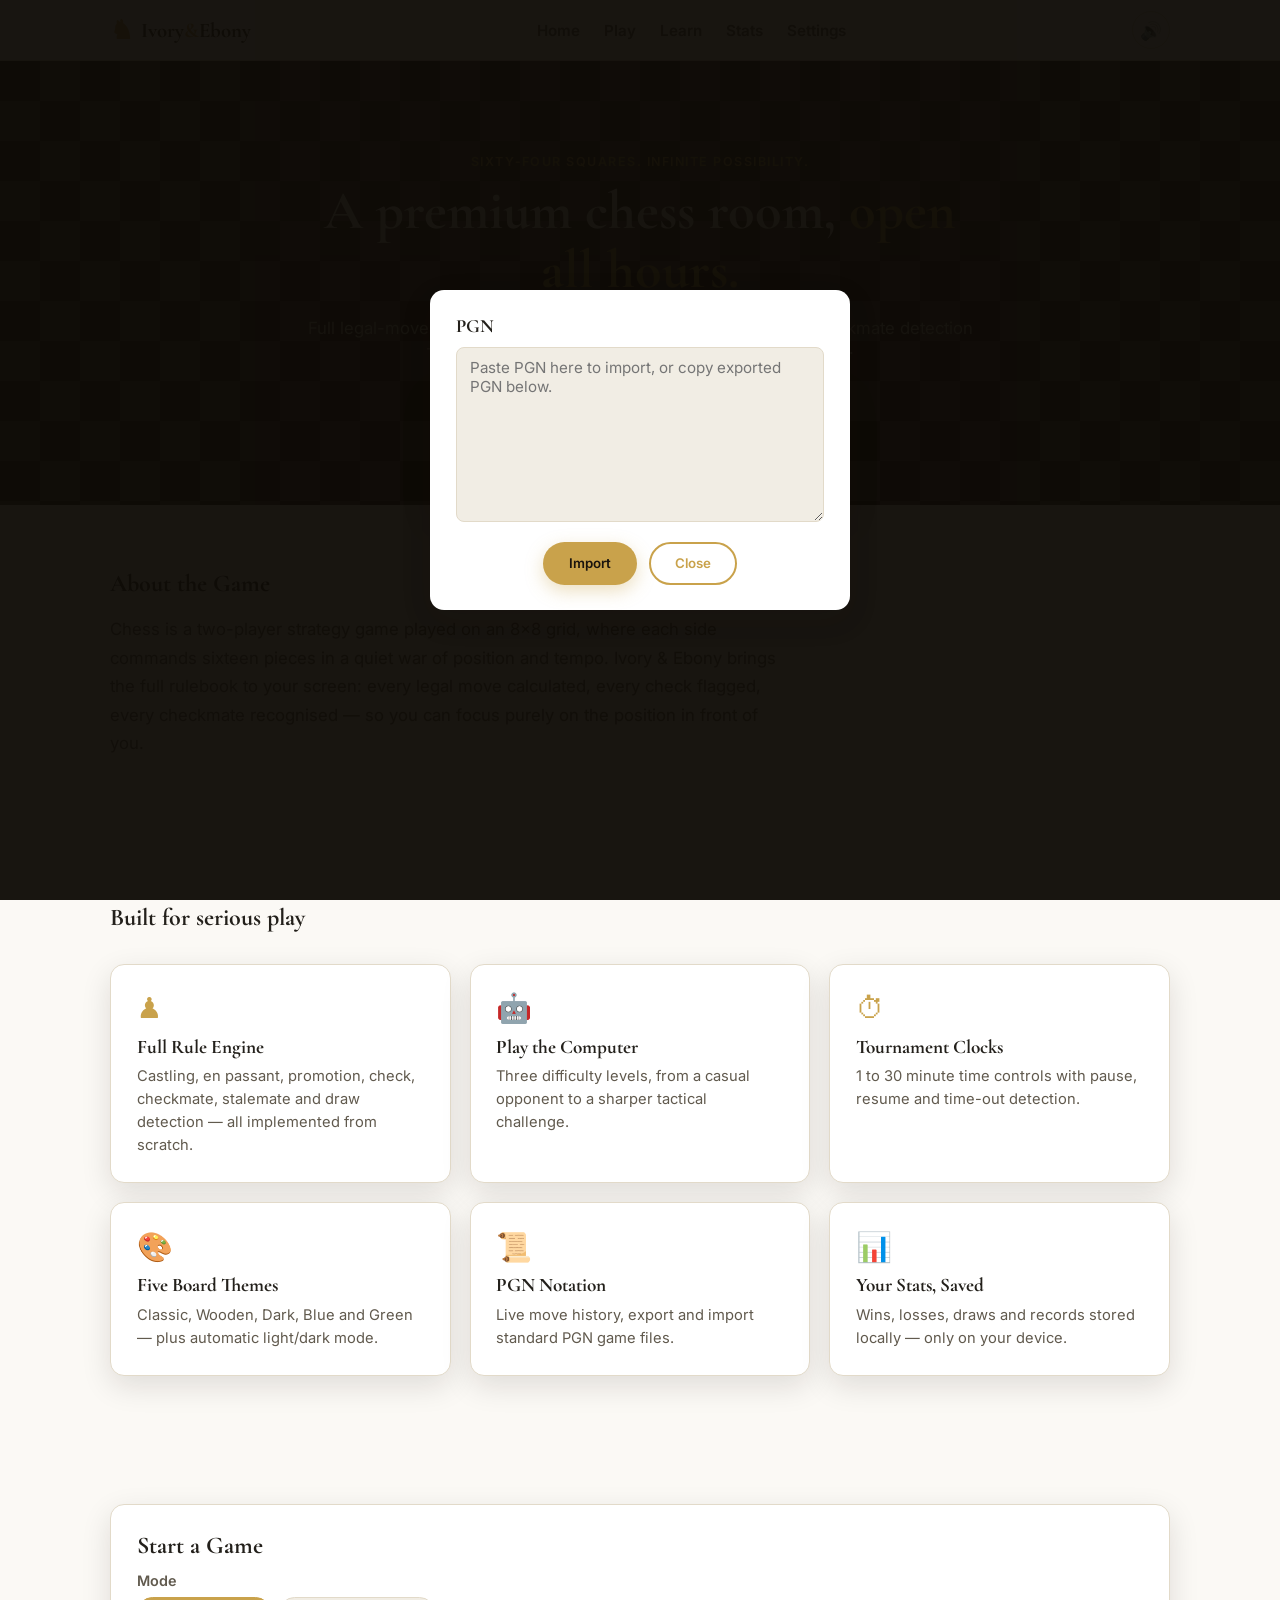
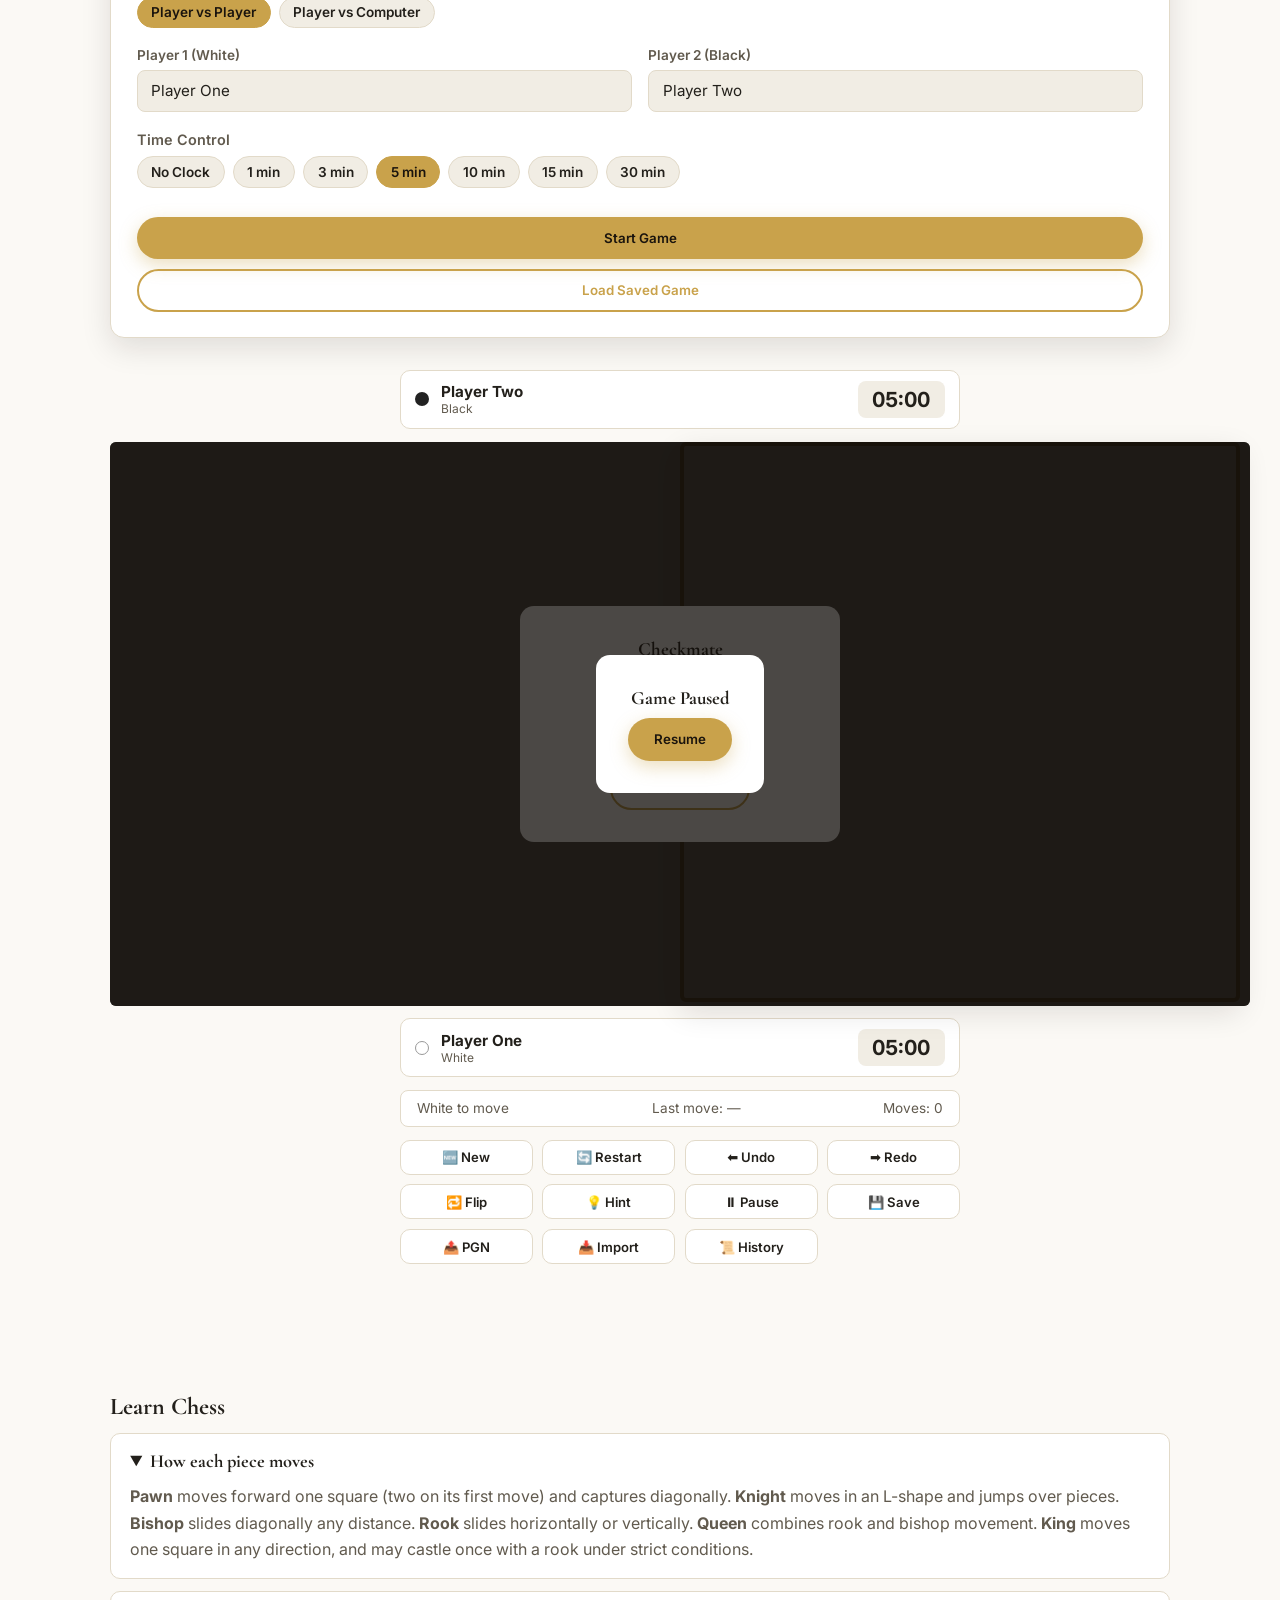
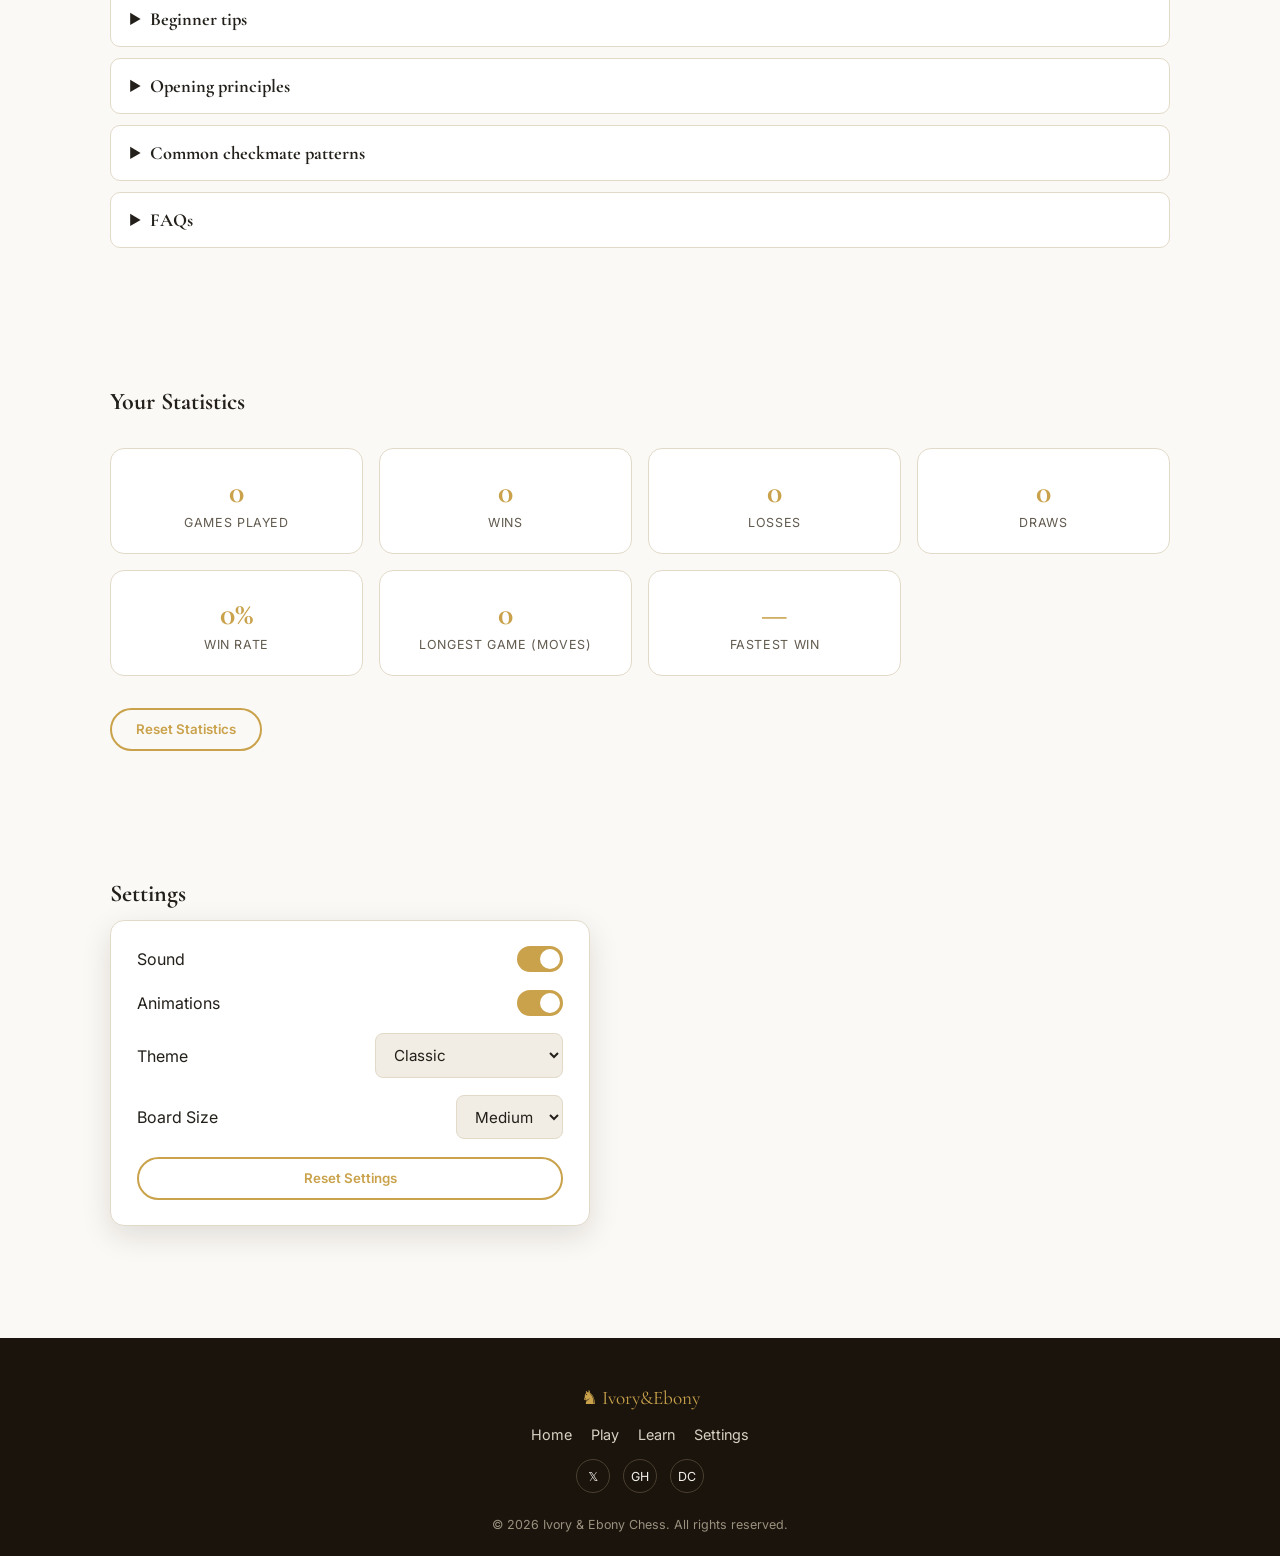
==== index.html @ 5e92305d "Rename index (1).html to index.html" ====
<!DOCTYPE html>
<html lang="en">
<head>
<meta charset="UTF-8">
<meta name="viewport" content="width=device-width, initial-scale=1.0, viewport-fit=cover">
<title>Ivory & Ebony — Play Chess Online Free</title>
<meta name="description" content="A premium, fully responsive online chess game. Play vs friends or computer, learn chess, track stats — all in your browser, no installs.">
<meta name="theme-color" content="#1a140d">

<!-- Open Graph -->
<meta property="og:title" content="Ivory & Ebony — Premium Online Chess">
<meta property="og:description" content="Play chess online with legal-move validation, castling, en passant, promotion, AI opponent, timers and more.">
<meta property="og:type" content="website">
<meta property="og:image" content="assets/og-image.svg">

<!-- Favicon (inline SVG, zero extra requests) -->
<link rel="icon" type="image/svg+xml" href="data:image/svg+xml,%3Csvg xmlns='http://www.w3.org/2000/svg' viewBox='0 0 100 100'%3E%3Crect width='100' height='100' rx='18' fill='%231a140d'/%3E%3Ctext x='50' y='68' font-size='58' text-anchor='middle' fill='%23c9a24b'%3E♞%3C/text%3E%3C/svg%3E">

<link rel="preconnect" href="https://fonts.googleapis.com">
<link rel="stylesheet" href="https://fonts.googleapis.com/css2?family=Cormorant+Garamond:wght@500;600;700&family=Inter:wght@400;500;600;700&display=swap">
<link rel="stylesheet" href="style.css">
</head>
<body data-theme="classic">

<!-- LOADING SCREEN -->
<div id="loadingScreen" class="loading-screen" role="status" aria-live="polite">
  <div class="loading-piece" aria-hidden="true">♞</div>
  <p>Setting the board…</p>
</div>

<!-- SKIP LINK -->
<a class="skip-link" href="#mainContent">Skip to content</a>

<!-- NAVBAR -->
<header class="navbar">
  <div class="nav-inner">
    <a href="#home" class="brand" aria-label="Ivory and Ebony home">
      <span class="brand-mark" aria-hidden="true">♞</span>
      <span class="brand-text">Ivory<em>&amp;</em>Ebony</span>
    </a>
    <nav class="nav-links" id="navLinks" aria-label="Primary">
      <a href="#home">Home</a>
      <a href="#play">Play</a>
      <a href="#learn">Learn</a>
      <a href="#stats">Stats</a>
      <a href="#settings">Settings</a>
    </nav>
    <div class="nav-actions">
      <button id="muteToggle" class="icon-btn" aria-pressed="false" aria-label="Toggle sound">🔊</button>
      <button id="navHamburger" class="icon-btn hamburger" aria-expanded="false" aria-controls="navLinks" aria-label="Toggle menu">☰</button>
    </div>
  </div>
</header>

<main id="mainContent">

  <!-- HERO -->
  <section id="home" class="hero">
    <div class="hero-board-bg" aria-hidden="true"></div>
    <div class="hero-content">
      <p class="eyebrow">Sixty‑four squares. Infinite possibility.</p>
      <h1>A premium chess room, <em>open all hours.</em></h1>
      <p class="hero-sub">Full legal-move chess with castling, en passant, promotion and checkmate detection — play a friend or the computer, right in your browser.</p>
      <div class="hero-cta">
        <a href="#play" class="btn btn-primary ripple">Play Now</a>
        <a href="#learn" class="btn btn-ghost ripple">Learn Chess</a>
      </div>
    </div>
  </section>

  <!-- ABOUT -->
  <section class="about-section">
    <div class="section-inner">
      <h2>About the Game</h2>
      <p>Chess is a two-player strategy game played on an 8×8 grid, where each side commands sixteen pieces in a quiet war of position and tempo. Ivory &amp; Ebony brings the full rulebook to your screen: every legal move calculated, every check flagged, every checkmate recognised — so you can focus purely on the position in front of you.</p>
    </div>
  </section>

  <!-- FEATURES -->
  <section class="features-section">
    <div class="section-inner">
      <h2>Built for serious play</h2>
      <div class="features-grid">
        <article class="feature-card"><span class="feature-icon" aria-hidden="true">♟</span><h3>Full Rule Engine</h3><p>Castling, en passant, promotion, check, checkmate, stalemate and draw detection — all implemented from scratch.</p></article>
        <article class="feature-card"><span class="feature-icon" aria-hidden="true">🤖</span><h3>Play the Computer</h3><p>Three difficulty levels, from a casual opponent to a sharper tactical challenge.</p></article>
        <article class="feature-card"><span class="feature-icon" aria-hidden="true">⏱</span><h3>Tournament Clocks</h3><p>1 to 30 minute time controls with pause, resume and time-out detection.</p></article>
        <article class="feature-card"><span class="feature-icon" aria-hidden="true">🎨</span><h3>Five Board Themes</h3><p>Classic, Wooden, Dark, Blue and Green — plus automatic light/dark mode.</p></article>
        <article class="feature-card"><span class="feature-icon" aria-hidden="true">📜</span><h3>PGN Notation</h3><p>Live move history, export and import standard PGN game files.</p></article>
        <article class="feature-card"><span class="feature-icon" aria-hidden="true">📊</span><h3>Your Stats, Saved</h3><p>Wins, losses, draws and records stored locally — only on your device.</p></article>
      </div>
    </div>
  </section>

  <!-- PLAY SECTION -->
  <section id="play" class="play-section">
    <div class="section-inner play-inner">

      <!-- Pre-game setup -->
      <div id="gameSetup" class="game-setup card">
        <h2>Start a Game</h2>
        <div class="setup-row">
          <span class="setup-label">Mode</span>
          <div class="segmented" role="radiogroup" aria-label="Play mode">
            <button class="seg-btn active" data-mode="pvp" role="radio" aria-checked="true">Player vs Player</button>
            <button class="seg-btn" data-mode="pvc" role="radio" aria-checked="false">Player vs Computer</button>
          </div>
        </div>
        <div class="setup-row" id="difficultyRow" hidden>
          <span class="setup-label">Difficulty</span>
          <div class="segmented" role="radiogroup" aria-label="Computer difficulty">
            <button class="seg-btn active" data-diff="easy" role="radio" aria-checked="true">Easy</button>
            <button class="seg-btn" data-diff="medium" role="radio" aria-checked="false">Medium</button>
            <button class="seg-btn" data-diff="hard" role="radio" aria-checked="false">Hard</button>
          </div>
        </div>
        <div class="setup-row two-col">
          <label>Player 1 (White)<input type="text" id="p1Name" maxlength="18" value="Player One"></label>
          <label id="p2Label">Player 2 (Black)<input type="text" id="p2Name" maxlength="18" value="Player Two"></label>
        </div>
        <div class="setup-row">
          <span class="setup-label">Time Control</span>
          <div class="segmented wrap" role="radiogroup" aria-label="Time control">
            <button class="seg-btn" data-time="0">No Clock</button>
            <button class="seg-btn" data-time="1">1 min</button>
            <button class="seg-btn" data-time="3">3 min</button>
            <button class="seg-btn active" data-time="5">5 min</button>
            <button class="seg-btn" data-time="10">10 min</button>
            <button class="seg-btn" data-time="15">15 min</button>
            <button class="seg-btn" data-time="30">30 min</button>
          </div>
        </div>
        <button id="startGameBtn" class="btn btn-primary ripple wide">Start Game</button>
        <button id="loadGameBtn" class="btn btn-ghost ripple wide">Load Saved Game</button>
      </div>

      <!-- Game board area -->
      <div id="gameArea" class="game-area" hidden>

        <div class="game-layout">

          <!-- Player 2 / top info -->
          <div class="player-card" id="playerTopCard">
            <span class="player-swatch black-swatch" aria-hidden="true"></span>
            <div class="player-meta">
              <span class="player-name" id="playerTopName">Player Two</span>
              <span class="player-status" id="playerTopStatus">Black</span>
            </div>
            <div class="captured-row" id="capturedByWhite" aria-label="Pieces captured by White"></div>
            <div class="clock" id="clockBlack">05:00</div>
          </div>

          <!-- Board -->
          <div class="board-wrap">
            <div class="board-coords files" id="filesTop" aria-hidden="true"></div>
            <div class="board-middle">
              <div class="board-coords ranks" id="ranksLeft" aria-hidden="true"></div>
              <div id="chessBoard" class="chess-board" role="grid" aria-label="Chess board"></div>
              <div class="board-coords ranks" id="ranksRight" aria-hidden="true"></div>
            </div>
            <div class="board-coords files" id="filesBottom" aria-hidden="true"></div>

            <div id="gameOverOverlay" class="game-over-overlay" hidden>
              <div class="game-over-card">
                <h3 id="gameOverTitle">Checkmate</h3>
                <p id="gameOverMsg">White wins.</p>
                <div class="overlay-actions">
                  <button id="overlayNewGame" class="btn btn-primary ripple">New Game</button>
                  <button id="overlayClose" class="btn btn-ghost ripple">Review Board</button>
                </div>
              </div>
            </div>

            <div id="pauseOverlay" class="game-over-overlay" hidden>
              <div class="game-over-card">
                <h3>Game Paused</h3>
                <button id="resumeBtn" class="btn btn-primary ripple">Resume</button>
              </div>
            </div>
          </div>

          <!-- Player 1 / bottom info -->
          <div class="player-card" id="playerBottomCard">
            <span class="player-swatch white-swatch" aria-hidden="true"></span>
            <div class="player-meta">
              <span class="player-name" id="playerBottomName">Player One</span>
              <span class="player-status" id="playerBottomStatus">White</span>
            </div>
            <div class="captured-row" id="capturedByBlack" aria-label="Pieces captured by Black"></div>
            <div class="clock" id="clockWhite">05:00</div>
          </div>

          <!-- Status bar -->
          <div class="status-bar">
            <span id="turnIndicator">White to move</span>
            <span id="lastMoveText">Last move: —</span>
            <span id="moveCountText">Moves: 0</span>
          </div>

          <!-- Controls -->
          <div class="controls-grid">
            <button id="btnNewGame" class="ctrl-btn ripple" title="New Game">🆕 New</button>
            <button id="btnRestart" class="ctrl-btn ripple" title="Restart">🔄 Restart</button>
            <button id="btnUndo" class="ctrl-btn ripple" title="Undo Move">⬅ Undo</button>
            <button id="btnRedo" class="ctrl-btn ripple" title="Redo Move">➡ Redo</button>
            <button id="btnFlip" class="ctrl-btn ripple" title="Flip Board">🔁 Flip</button>
            <button id="btnHint" class="ctrl-btn ripple" title="Hint">💡 Hint</button>
            <button id="btnPause" class="ctrl-btn ripple" title="Pause">⏸ Pause</button>
            <button id="btnSave" class="ctrl-btn ripple" title="Save Game">💾 Save</button>
            <button id="btnExportPgn" class="ctrl-btn ripple" title="Export PGN">📤 PGN</button>
            <button id="btnImportPgn" class="ctrl-btn ripple" title="Import PGN">📥 Import</button>
            <button id="btnSidebar" class="ctrl-btn ripple" title="Move History">📜 History</button>
          </div>
        </div>

        <!-- Sidebar -->
        <aside id="historySidebar" class="history-sidebar" aria-label="Move history">
          <div class="sidebar-head">
            <h3>Move History</h3>
            <button id="closeSidebar" class="icon-btn" aria-label="Close history">✕</button>
          </div>
          <ol id="moveList" class="move-list"></ol>
        </aside>
      </div>
    </div>
  </section>

  <!-- LEARN -->
  <section id="learn" class="learn-section">
    <div class="section-inner">
      <h2>Learn Chess</h2>
      <div class="accordion" id="learnAccordion">
        <details open><summary>How each piece moves</summary>
          <p><strong>Pawn</strong> moves forward one square (two on its first move) and captures diagonally. <strong>Knight</strong> moves in an L-shape and jumps over pieces. <strong>Bishop</strong> slides diagonally any distance. <strong>Rook</strong> slides horizontally or vertically. <strong>Queen</strong> combines rook and bishop movement. <strong>King</strong> moves one square in any direction, and may castle once with a rook under strict conditions.</p>
        </details>
        <details><summary>Beginner tips</summary>
          <p>Develop knights and bishops before your queen, castle early to protect your king, control the centre squares, and avoid moving the same piece twice in the opening without good reason.</p>
        </details>
        <details><summary>Opening principles</summary>
          <p>Aim to occupy or influence the centre, develop pieces toward open lines, get your king to safety through castling, and connect your rooks once the back rank is clear.</p>
        </details>
        <details><summary>Common checkmate patterns</summary>
          <p>Watch for the back-rank mate (a king trapped behind its own pawns), the smothered mate (a knight delivering mate to a king surrounded by its own pieces), and the ladder mate using two rooks or a rook and queen.</p>
        </details>
        <details><summary>FAQs</summary>
          <p><strong>Can I undo a move against the computer?</strong> Yes, use the Undo button at any time. <strong>How does castling work here?</strong> Click your king and move it two squares toward the rook; the engine completes it automatically when legal. <strong>Is my data shared anywhere?</strong> No — saves and stats live only in your browser's local storage.</p>
        </details>
      </div>
    </div>
  </section>

  <!-- STATS -->
  <section id="stats" class="stats-section">
    <div class="section-inner">
      <h2>Your Statistics</h2>
      <div class="stats-grid" id="statsGrid">
        <div class="stat-card"><span class="stat-value" id="statGames">0</span><span class="stat-label">Games Played</span></div>
        <div class="stat-card"><span class="stat-value" id="statWins">0</span><span class="stat-label">Wins</span></div>
        <div class="stat-card"><span class="stat-value" id="statLosses">0</span><span class="stat-label">Losses</span></div>
        <div class="stat-card"><span class="stat-value" id="statDraws">0</span><span class="stat-label">Draws</span></div>
        <div class="stat-card"><span class="stat-value" id="statWinPct">0%</span><span class="stat-label">Win Rate</span></div>
        <div class="stat-card"><span class="stat-value" id="statLongest">0</span><span class="stat-label">Longest Game (moves)</span></div>
        <div class="stat-card"><span class="stat-value" id="statFastest">—</span><span class="stat-label">Fastest Win</span></div>
      </div>
      <button id="resetStatsBtn" class="btn btn-ghost ripple">Reset Statistics</button>
    </div>
  </section>

  <!-- SETTINGS -->
  <section id="settings" class="settings-section">
    <div class="section-inner">
      <h2>Settings</h2>
      <div class="settings-grid card">
        <div class="setting-row">
          <span>Sound</span>
          <label class="switch"><input type="checkbox" id="soundSetting" checked><span class="slider"></span></label>
        </div>
        <div class="setting-row">
          <span>Animations</span>
          <label class="switch"><input type="checkbox" id="animSetting" checked><span class="slider"></span></label>
        </div>
        <div class="setting-row">
          <span>Theme</span>
          <select id="themeSelect">
            <option value="classic">Classic</option>
            <option value="wooden">Wooden</option>
            <option value="dark">Dark</option>
            <option value="blue">Blue</option>
            <option value="green">Green</option>
            <option value="auto">Automatic (System)</option>
          </select>
        </div>
        <div class="setting-row">
          <span>Board Size</span>
          <select id="boardSizeSelect">
            <option value="small">Small</option>
            <option value="medium" selected>Medium</option>
            <option value="large">Large</option>
          </select>
        </div>
        <button id="resetSettingsBtn" class="btn btn-ghost ripple">Reset Settings</button>
      </div>
    </div>
  </section>

</main>

<!-- FOOTER -->
<footer class="site-footer">
  <div class="section-inner footer-inner">
    <div class="footer-brand"><span aria-hidden="true">♞</span> Ivory&amp;Ebony</div>
    <div class="footer-links">
      <a href="#home">Home</a><a href="#play">Play</a><a href="#learn">Learn</a><a href="#settings">Settings</a>
    </div>
    <div class="footer-social" aria-label="Social links">
      <a href="#" aria-label="Twitter">𝕏</a>
      <a href="#" aria-label="GitHub">GH</a>
      <a href="#" aria-label="Discord">DC</a>
    </div>
    <p class="footer-copy">© <span id="footerYear"></span> Ivory &amp; Ebony Chess. All rights reserved.</p>
  </div>
</footer>

<button id="scrollTopBtn" class="scroll-top" aria-label="Scroll to top" hidden>↑</button>

<!-- Promotion Modal -->
<div id="promotionModal" class="modal" hidden role="dialog" aria-modal="true" aria-labelledby="promoTitle">
  <div class="modal-card">
    <h3 id="promoTitle">Promote pawn to…</h3>
    <div class="promo-options" id="promoOptions"></div>
  </div>
</div>

<!-- Generic Confirm Modal -->
<div id="confirmModal" class="modal" hidden role="dialog" aria-modal="true" aria-labelledby="confirmTitle">
  <div class="modal-card">
    <h3 id="confirmTitle">Are you sure?</h3>
    <p id="confirmMsg"></p>
    <div class="overlay-actions">
      <button id="confirmYes" class="btn btn-primary ripple">Yes</button>
      <button id="confirmNo" class="btn btn-ghost ripple">Cancel</button>
    </div>
  </div>
</div>

<!-- PGN Modal -->
<div id="pgnModal" class="modal" hidden role="dialog" aria-modal="true" aria-labelledby="pgnTitle">
  <div class="modal-card">
    <h3 id="pgnTitle">PGN</h3>
    <textarea id="pgnTextarea" rows="8" placeholder="Paste PGN here to import, or copy exported PGN below."></textarea>
    <div class="overlay-actions">
      <button id="pgnConfirmBtn" class="btn btn-primary ripple">Import</button>
      <button id="pgnCloseBtn" class="btn btn-ghost ripple">Close</button>
    </div>
  </div>
</div>

<!-- Toast container -->
<div id="toastContainer" class="toast-container" aria-live="polite"></div>

<script src="script.js" defer></script>
</body>
</html>
---- style.css ----
/* =========================================================
   Ivory & Ebony Chess — style.css
   Mobile-first, theme-able via CSS variables.
   ========================================================= */

:root{
  /* Brand */
  --gold:#c9a24b;
  --gold-dim:#9c7d3a;
  --ink:#1a140d;
  --cream:#f4f1ea;

  /* Default (classic) board */
  --board-light:#f0d9b5;
  --board-dark:#b58863;
  --board-highlight: rgba(201,162,75,.55);
  --board-move-dot: rgba(26,20,13,.35);
  --board-check: rgba(196,60,60,.55);

  /* App surface */
  --bg:#fbf9f5;
  --surface:#ffffff;
  --surface-2:#f1ede4;
  --text:#23201b;
  --text-dim:#615a4e;
  --border:#e2dac9;
  --shadow: 0 10px 30px rgba(26,20,13,.12);
  --radius:14px;
  --font-display:'Cormorant Garamond', serif;
  --font-body:'Inter', system-ui, sans-serif;
  --board-size: min(92vw, 560px);
}

[data-theme="dark"]{
  --bg:#15110c; --surface:#1f1912; --surface-2:#241d15; --text:#f4f1ea; --text-dim:#bdb39d; --border:#3a3025;
  --board-light:#e8d7b3; --board-dark:#5b4636;
}
[data-theme="wooden"]{
  --board-light:#e8c99b; --board-dark:#8a5a37; --bg:#fbf3e6; --surface:#fffaf2; --surface-2:#f3e6d2; --border:#e3cba2;
}
[data-theme="blue"]{
  --board-light:#dfe9f2; --board-dark:#4f7cac; --bg:#f3f7fb; --surface:#ffffff; --surface-2:#e9f1f8; --border:#cfe0ee; --gold:#3f6fa8; --gold-dim:#2d5680;
}
[data-theme="green"]{
  --board-light:#eaedd0; --board-dark:#6e8b4f; --bg:#f5f7ee; --surface:#ffffff; --surface-2:#eef1e1; --border:#dde3c6; --gold:#6e8b4f; --gold-dim:#54702f;
}

*,*::before,*::after{box-sizing:border-box;}
html{scroll-behavior:smooth;}
body{
  margin:0; font-family:var(--font-body); background:var(--bg); color:var(--text);
  -webkit-font-smoothing:antialiased; transition:background .3s,color .3s;
}
h1,h2,h3{font-family:var(--font-display); font-weight:700; margin:0 0 .5em;}
a{color:inherit;}
img{max-width:100%; display:block;}
button{font-family:inherit; cursor:pointer;}
.section-inner{max-width:1100px; margin:0 auto; padding:0 1.25rem;}
:focus-visible{outline:3px solid var(--gold); outline-offset:2px;}
.skip-link{position:absolute; left:-999px; top:0; background:var(--ink); color:#fff; padding:.6em 1em; z-index:999;}
.skip-link:focus{left:1rem; top:1rem;}

/* ---------- Loading screen ---------- */
.loading-screen{
  position:fixed; inset:0; background:var(--ink); color:var(--cream); z-index:9999;
  display:flex; flex-direction:column; align-items:center; justify-content:center; gap:1rem;
  transition:opacity .5s ease, visibility .5s ease;
}
.loading-screen.hidden{opacity:0; visibility:hidden; pointer-events:none;}
.loading-piece{font-size:3.5rem; color:var(--gold); animation:spin-fade 1.4s ease-in-out infinite;}
@keyframes spin-fade{0%,100%{transform:scale(1) rotate(0)}50%{transform:scale(1.15) rotate(8deg)}}

/* ---------- Navbar ---------- */
.navbar{position:sticky; top:0; z-index:500; background:var(--surface); border-bottom:1px solid var(--border); backdrop-filter:blur(8px);}
.nav-inner{max-width:1100px; margin:0 auto; padding:.7rem 1.25rem; display:flex; align-items:center; justify-content:space-between; gap:1rem;}
.brand{display:flex; align-items:center; gap:.5rem; text-decoration:none; color:var(--text); font-family:var(--font-display); font-size:1.3rem; font-weight:700;}
.brand-mark{color:var(--gold); font-size:1.6rem;}
.brand-text em{font-style:normal; color:var(--gold);}
.nav-links{display:none; gap:1.5rem;}
.nav-links a{text-decoration:none; font-weight:600; font-size:.95rem; color:var(--text-dim);}
.nav-links a:hover{color:var(--gold);}
.nav-actions{display:flex; align-items:center; gap:.5rem;}
.icon-btn{background:none; border:1px solid var(--border); border-radius:50%; width:38px; height:38px; font-size:1.1rem; display:flex; align-items:center; justify-content:center; color:var(--text);}
.hamburger{display:flex;}
@media(min-width:840px){
  .nav-links{display:flex;}
  .hamburger{display:none;}
}
.nav-links.open{
  display:flex; position:absolute; top:100%; left:0; right:0; flex-direction:column; background:var(--surface);
  padding:1rem 1.25rem; border-bottom:1px solid var(--border); gap:1rem;
}

/* ---------- Hero ---------- */
.hero{position:relative; padding:5rem 1.25rem 4rem; overflow:hidden; text-align:center; color:var(--cream); background:var(--ink);}
.hero-board-bg{
  position:absolute; inset:0; opacity:.18; pointer-events:none;
  background-image:
    linear-gradient(45deg,#fff 25%,transparent 25%),linear-gradient(-45deg,#fff 25%,transparent 25%),
    linear-gradient(45deg,transparent 75%,#fff 75%),linear-gradient(-45deg,transparent 75%,#fff 75%);
  background-size:80px 80px; background-position:0 0,0 40px,40px -40px,-40px 0;
}
.hero-content{position:relative; max-width:680px; margin:0 auto;}
.eyebrow{letter-spacing:.12em; text-transform:uppercase; font-size:.78rem; color:var(--gold); font-weight:600; margin-bottom:.8rem;}
.hero h1{font-size:clamp(2.1rem,6vw,3.4rem); line-height:1.1; margin-bottom:1rem;}
.hero h1 em{font-style:normal; color:var(--gold);}
.hero-sub{color:#d8d2c4; font-size:1.05rem; margin-bottom:2rem;}
.hero-cta{display:flex; gap:1rem; justify-content:center; flex-wrap:wrap;}

/* ---------- Buttons ---------- */
.btn{
  display:inline-flex; align-items:center; justify-content:center; padding:.85em 1.8em; border-radius:999px;
  font-weight:600; text-decoration:none; border:2px solid transparent; position:relative; overflow:hidden; transition:transform .15s,box-shadow .15s;
}
.btn:hover{transform:translateY(-2px);}
.btn-primary{background:var(--gold); color:var(--ink); box-shadow:0 6px 18px rgba(201,162,75,.35);}
.btn-ghost{background:transparent; border-color:var(--gold); color:var(--gold);}
[data-theme] .hero .btn-ghost{color:var(--gold); border-color:var(--gold);}
.btn.wide{width:100%; margin-top:.6rem;}

/* Ripple */
.ripple{position:relative; overflow:hidden;}
.ripple-circle{position:absolute; border-radius:50%; background:rgba(255,255,255,.5); transform:scale(0); animation:ripple-anim .6s ease-out; pointer-events:none;}
@keyframes ripple-anim{to{transform:scale(3); opacity:0;}}

/* ---------- About / Features ---------- */
.about-section,.features-section,.learn-section,.stats-section,.settings-section{padding:4rem 0;}
.about-section p{max-width:680px; color:var(--text-dim); font-size:1.05rem; line-height:1.7;}
.features-grid{display:grid; grid-template-columns:1fr; gap:1.2rem; margin-top:2rem;}
@media(min-width:640px){.features-grid{grid-template-columns:repeat(2,1fr);}}
@media(min-width:960px){.features-grid{grid-template-columns:repeat(3,1fr);}}
.feature-card{background:var(--surface); border:1px solid var(--border); border-radius:var(--radius); padding:1.6rem; box-shadow:var(--shadow); transition:transform .2s;}
.feature-card:hover{transform:translateY(-4px);}
.feature-icon{font-size:1.8rem; display:block; margin-bottom:.6rem; color:var(--gold);}
.feature-card h3{font-size:1.2rem; margin-bottom:.4rem;}
.feature-card p{color:var(--text-dim); font-size:.92rem; line-height:1.55; margin:0;}

/* ---------- Cards / forms ---------- */
.card{background:var(--surface); border:1px solid var(--border); border-radius:var(--radius); padding:1.6rem; box-shadow:var(--shadow);}
.setup-row{margin-bottom:1.2rem;}
.setup-label{display:block; font-weight:600; margin-bottom:.5rem; font-size:.9rem; color:var(--text-dim);}
.two-col{display:grid; gap:1rem;}
@media(min-width:520px){.two-col{grid-template-columns:1fr 1fr;}}
.two-col label{display:flex; flex-direction:column; gap:.4rem; font-size:.85rem; font-weight:600; color:var(--text-dim);}
input[type=text],select,textarea{
  padding:.7em .9em; border:1px solid var(--border); border-radius:8px; background:var(--surface-2); color:var(--text); font-family:inherit; font-size:.95rem;
}
textarea{width:100%; resize:vertical;}
.segmented{display:flex; gap:.5rem; flex-wrap:wrap;}
.segmented.wrap{flex-wrap:wrap;}
.seg-btn{padding:.5em 1em; border-radius:999px; border:1px solid var(--border); background:var(--surface-2); color:var(--text); font-size:.85rem; font-weight:600;}
.seg-btn.active{background:var(--gold); border-color:var(--gold); color:var(--ink);}

/* ---------- Play layout ---------- */
.play-section{padding:4rem 0;}
.play-inner{display:flex; flex-direction:column; gap:2rem;}
.game-area{display:flex; flex-direction:column; gap:1.5rem; position:relative;}
@media(min-width:1100px){.game-area{flex-direction:row; align-items:flex-start;}}

.game-layout{flex:1; display:flex; flex-direction:column; gap:.8rem; align-items:center;}

.player-card{
  width:100%; max-width:var(--board-size); display:flex; align-items:center; gap:.7rem; background:var(--surface);
  border:1px solid var(--border); border-radius:10px; padding:.6rem .9rem;
}
.player-swatch{width:14px; height:14px; border-radius:50%; flex-shrink:0;}
.white-swatch{background:#fff; border:1px solid #999;}
.black-swatch{background:#222;}
.player-meta{display:flex; flex-direction:column; flex:1; min-width:0;}
.player-name{font-weight:700; font-size:.95rem; overflow:hidden; text-overflow:ellipsis; white-space:nowrap;}
.player-status{font-size:.75rem; color:var(--text-dim);}
.player-card.active-turn{border-color:var(--gold); box-shadow:0 0 0 2px var(--board-highlight);}
.captured-row{display:flex; flex-wrap:wrap; gap:1px; font-size:1rem; max-width:140px; min-height:1.2em;}
.clock{font-variant-numeric:tabular-nums; font-size:1.3rem; font-weight:700; background:var(--surface-2); padding:.3em .7em; border-radius:8px; min-width:78px; text-align:center;}
.clock.low-time{color:#c43c3c;}

.board-wrap{display:grid; grid-template-areas:"f f" "r b" "f2 f2"; justify-items:center; position:relative;}
.board-coords.files{display:grid; grid-auto-flow:column; width:var(--board-size); text-align:center; font-size:.7rem; color:var(--text-dim); padding:2px 0;}
.board-coords.ranks{display:grid; grid-auto-flow:row; height:var(--board-size); align-content:space-around; font-size:.7rem; color:var(--text-dim); padding:0 4px;}
.board-middle{display:flex; align-items:center; gap:2px;}

.chess-board{
  width:var(--board-size); height:var(--board-size); display:grid; grid-template-columns:repeat(8,1fr); grid-template-rows:repeat(8,1fr);
  border:4px solid var(--gold-dim); border-radius:6px; overflow:hidden; box-shadow:var(--shadow); touch-action:manipulation;
}
.square{position:relative; display:flex; align-items:center; justify-content:center; font-size:calc(var(--board-size) / 11); user-select:none;}
.square.light{background:var(--board-light);}
.square.dark{background:var(--board-dark);}
.square.selected{box-shadow:inset 0 0 0 4px var(--gold);}
.square.last-move{background-image:linear-gradient(var(--board-highlight),var(--board-highlight));}
.square.in-check{background-image:linear-gradient(var(--board-check),var(--board-check));}
.square .move-dot{position:absolute; width:28%; height:28%; border-radius:50%; background:var(--board-move-dot); pointer-events:none;}
.square .capture-ring{position:absolute; inset:6%; border-radius:50%; border:4px solid var(--board-move-dot); pointer-events:none;}
.piece{
  line-height:1; cursor:grab; filter:drop-shadow(0 2px 2px rgba(0,0,0,.35)); transition:transform .15s ease; touch-action:none;
}
.piece.white-piece{color:#fdfdfb; -webkit-text-stroke:1px #2a2a2a;}
.piece.black-piece{color:#1c1c1c;}
.piece:hover{transform:scale(1.08);}
.piece.dragging{opacity:.35;}
.square.droppable{outline:3px dashed var(--gold);}

.no-anim .piece{transition:none !important;}

.game-over-overlay{position:absolute; inset:0; background:rgba(15,11,7,.75); display:flex; align-items:center; justify-content:center; border-radius:6px; z-index:50;}
.game-over-card{background:var(--surface); color:var(--text); padding:2rem; border-radius:var(--radius); text-align:center; max-width:320px;}
.overlay-actions{display:flex; gap:.8rem; justify-content:center; margin-top:1rem; flex-wrap:wrap;}

.status-bar{
  width:100%; max-width:var(--board-size); display:flex; flex-wrap:wrap; gap:.5rem 1.2rem; justify-content:space-between;
  font-size:.85rem; color:var(--text-dim); background:var(--surface); border:1px solid var(--border); border-radius:8px; padding:.6rem 1rem;
}

.controls-grid{display:grid; grid-template-columns:repeat(2,1fr); gap:.6rem; width:100%; max-width:var(--board-size);}
@media(min-width:480px){.controls-grid{grid-template-columns:repeat(3,1fr);}}
@media(min-width:700px){.controls-grid{grid-template-columns:repeat(4,1fr);}}
.ctrl-btn{
  background:var(--surface); border:1px solid var(--border); border-radius:10px; padding:.65em .5em; font-size:.82rem; font-weight:600; color:var(--text);
  display:flex; align-items:center; justify-content:center; gap:.3em; transition:background .15s,transform .15s; position:relative; overflow:hidden;
}
.ctrl-btn:hover{background:var(--surface-2); transform:translateY(-2px);}

/* Sidebar */
.history-sidebar{
  width:280px; max-width:90vw; background:var(--surface); border:1px solid var(--border); border-radius:var(--radius); padding:1rem;
  position:fixed; right:1rem; top:80px; bottom:1rem; z-index:400; transform:translateX(120%); transition:transform .3s ease; overflow-y:auto; box-shadow:var(--shadow);
}
.history-sidebar.open{transform:translateX(0);}
.sidebar-head{display:flex; justify-content:space-between; align-items:center; margin-bottom:.8rem;}
.move-list{list-style:none; margin:0; padding:0; font-size:.88rem; display:grid; grid-template-columns:auto 1fr 1fr; gap:.25rem .6rem;}
.move-list li{display:contents;}
.move-num{color:var(--text-dim);}
.move-san{padding:.15em .4em; border-radius:4px; cursor:default;}
.move-san.current{background:var(--gold); color:var(--ink);}

/* ---------- Learn accordion ---------- */
.accordion details{background:var(--surface); border:1px solid var(--border); border-radius:10px; padding:1rem 1.2rem; margin-bottom:.7rem;}
.accordion summary{cursor:pointer; font-weight:700; font-family:var(--font-display); font-size:1.15rem;}
.accordion p{color:var(--text-dim); line-height:1.65; margin:.7rem 0 0;}

/* ---------- Stats ---------- */
.stats-grid{display:grid; grid-template-columns:repeat(2,1fr); gap:1rem; margin:2rem 0;}
@media(min-width:640px){.stats-grid{grid-template-columns:repeat(4,1fr);}}
.stat-card{background:var(--surface); border:1px solid var(--border); border-radius:var(--radius); padding:1.4rem; text-align:center;}
.stat-value{display:block; font-family:var(--font-display); font-size:2rem; font-weight:700; color:var(--gold);}
.stat-label{font-size:.78rem; color:var(--text-dim); text-transform:uppercase; letter-spacing:.05em;}

/* ---------- Settings ---------- */
.settings-grid{display:flex; flex-direction:column; gap:1.1rem; max-width:480px;}
.setting-row{display:flex; align-items:center; justify-content:space-between; gap:1rem;}
.switch{position:relative; display:inline-block; width:46px; height:26px; flex-shrink:0;}
.switch input{opacity:0; width:0; height:0;}
.slider{position:absolute; cursor:pointer; inset:0; background:var(--border); border-radius:999px; transition:.2s;}
.slider::before{content:""; position:absolute; height:20px; width:20px; left:3px; top:3px; background:#fff; border-radius:50%; transition:.2s;}
input:checked + .slider{background:var(--gold);}
input:checked + .slider::before{transform:translateX(20px);}

/* ---------- Footer ---------- */
.site-footer{background:var(--ink); color:var(--cream); padding:3rem 0 1.5rem; margin-top:3rem;}
.footer-inner{display:flex; flex-direction:column; align-items:center; gap:1rem; text-align:center;}
.footer-brand{font-family:var(--font-display); font-size:1.2rem; color:var(--gold);}
.footer-links{display:flex; gap:1.2rem; flex-wrap:wrap; justify-content:center;}
.footer-links a{text-decoration:none; color:#d8d2c4; font-size:.9rem;}
.footer-social{display:flex; gap:.8rem;}
.footer-social a{width:34px; height:34px; border:1px solid #4a4030; border-radius:50%; display:flex; align-items:center; justify-content:center; text-decoration:none; font-size:.78rem; color:var(--cream);}
.footer-copy{font-size:.78rem; color:#9a917e; margin:.5rem 0 0;}

/* ---------- Scroll to top ---------- */
.scroll-top{position:fixed; bottom:1.2rem; right:1.2rem; width:46px; height:46px; border-radius:50%; background:var(--gold); color:var(--ink); border:none; font-size:1.3rem; box-shadow:var(--shadow); z-index:300;}

/* ---------- Modals ---------- */
.modal{position:fixed; inset:0; background:rgba(15,11,7,.65); display:flex; align-items:center; justify-content:center; z-index:1000; padding:1rem;}
.modal-card{background:var(--surface); color:var(--text); border-radius:var(--radius); padding:1.6rem; max-width:420px; width:100%; box-shadow:var(--shadow);}
.promo-options{display:flex; gap:.8rem; justify-content:center; margin-top:1rem;}
.promo-options button{font-size:2.2rem; background:var(--surface-2); border:1px solid var(--border); border-radius:10px; width:64px; height:64px;}
.promo-options button:hover{background:var(--gold); color:var(--ink);}

/* ---------- Toasts ---------- */
.toast-container{position:fixed; top:80px; left:50%; transform:translateX(-50%); z-index:1100; display:flex; flex-direction:column; gap:.5rem; width:90%; max-width:380px;}
.toast{background:var(--ink); color:var(--cream); padding:.8em 1.2em; border-radius:8px; font-size:.88rem; box-shadow:var(--shadow); animation:toast-in .25s ease, toast-out .3s ease 2.5s forwards;}
@keyframes toast-in{from{opacity:0; transform:translateY(-10px);} to{opacity:1; transform:translateY(0);}}
@keyframes toast-out{to{opacity:0; transform:translateY(-10px);}}

/* Board size variants */
body[data-board-size="small"]{--board-size:min(80vw,380px);}
body[data-board-size="large"]{--board-size:min(95vw,680px);}

@media print{.navbar,.site-footer,.scroll-top{display:none;}}

@media (prefers-reduced-motion: reduce){
  *{animation-duration:.001ms !important; transition-duration:.001ms !important;}
}
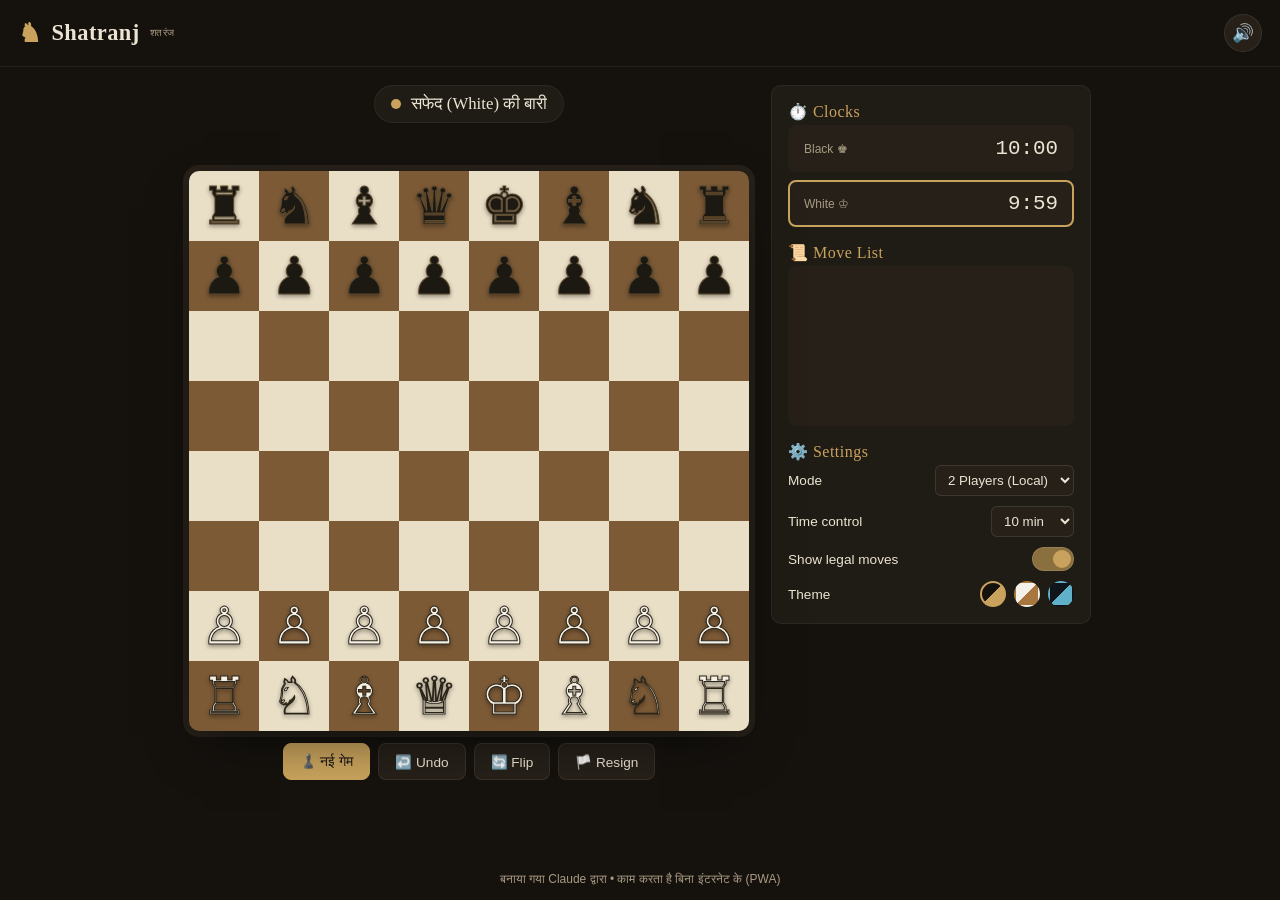
==== commit 634e4360: "Update index.html" ====
--- a/index.html
+++ b/index.html
@@ -1,362 +1,1140 @@
 <!DOCTYPE html>
-<html lang="en">
+<html lang="hi">
 <head>
 <meta charset="UTF-8">
-<meta name="viewport" content="width=device-width, initial-scale=1.0, viewport-fit=cover">
-<title>Ivory & Ebony — Play Chess Online Free</title>
-<meta name="description" content="A premium, fully responsive online chess game. Play vs friends or computer, learn chess, track stats — all in your browser, no installs.">
-<meta name="theme-color" content="#1a140d">
-
-<!-- Open Graph -->
-<meta property="og:title" content="Ivory & Ebony — Premium Online Chess">
-<meta property="og:description" content="Play chess online with legal-move validation, castling, en passant, promotion, AI opponent, timers and more.">
-<meta property="og:type" content="website">
-<meta property="og:image" content="assets/og-image.svg">
-
-<!-- Favicon (inline SVG, zero extra requests) -->
-<link rel="icon" type="image/svg+xml" href="data:image/svg+xml,%3Csvg xmlns='http://www.w3.org/2000/svg' viewBox='0 0 100 100'%3E%3Crect width='100' height='100' rx='18' fill='%231a140d'/%3E%3Ctext x='50' y='68' font-size='58' text-anchor='middle' fill='%23c9a24b'%3E♞%3C/text%3E%3C/svg%3E">
-
-<link rel="preconnect" href="https://fonts.googleapis.com">
-<link rel="stylesheet" href="https://fonts.googleapis.com/css2?family=Cormorant+Garamond:wght@500;600;700&family=Inter:wght@400;500;600;700&display=swap">
-<link rel="stylesheet" href="style.css">
+<meta name="viewport" content="width=device-width, initial-scale=1, maximum-scale=1, viewport-fit=cover">
+<title>Shatranj — शतरंज</title>
+<meta name="description" content="A complete offline-capable chess app with AI opponent, timers, and move history.">
+<meta name="theme-color" content="#1b1812">
+<link rel="manifest" href="manifest.json">
+<link rel="icon" href="data:image/svg+xml,%3Csvg xmlns='http://www.w3.org/2000/svg' viewBox='0 0 100 100'%3E%3Crect width='100' height='100' fill='%231b1812'/%3E%3Ctext x='50' y='72' font-size='62' text-anchor='middle' fill='%23c9a35d'%3E♞%3C/text%3E%3C/svg%3E">
+<link rel="apple-touch-icon" href="data:image/svg+xml,%3Csvg xmlns='http://www.w3.org/2000/svg' viewBox='0 0 100 100'%3E%3Crect width='100' height='100' fill='%231b1812'/%3E%3Ctext x='50' y='72' font-size='62' text-anchor='middle' fill='%23c9a35d'%3E♞%3C/text%3E%3C/svg%3E">
+<style>
+:root{
+  --bg:#15120e; --panel:#1f1b15; --panel2:#262019;
+  --ink:#ece4d3; --ink-dim:#a89a82; --gold:#c9a35d; --gold-dim:#8a703f;
+  --light-sq:#e9dec6; --dark-sq:#7c5a36;
+  --light-sq-w:#f0e9d6; --dark-sq-w:#caa86e;
+  --sel:#6fa56f; --move-dot:rgba(40,40,40,.35); --capture-ring:#c0524a;
+  --check:#c0524a; --lastmove:rgba(201,163,93,.35);
+  --radius:10px;
+  --serif:Georgia,'Times New Roman',serif;
+  --sans:-apple-system,BlinkMacSystemFont,'Segoe UI',Roboto,sans-serif;
+  --mono:'Courier New',Courier,monospace;
+}
+[data-theme="ivory"]{
+  --bg:#f4f1ea; --panel:#fffdf8; --panel2:#ece6d8;
+  --ink:#2a2419; --ink-dim:#7a6f59; --gold:#a8763f; --gold-dim:#caa76e;
+  --light-sq:#f3ecd9; --dark-sq:#b08254;
+  --check:#a8403a; --lastmove:rgba(168,118,63,.28);
+}
+[data-theme="slate"]{
+  --bg:#10151c; --panel:#171e27; --panel2:#1f2731;
+  --ink:#dbe6ee; --ink-dim:#8295a6; --gold:#5fb0c9; --gold-dim:#3d7d8f;
+  --light-sq:#c9d6de; --dark-sq:#43617a;
+  --check:#d96a5a; --lastmove:rgba(95,176,201,.3);
+}
+*{box-sizing:border-box; -webkit-tap-highlight-color:transparent;}
+html,body{height:100%;}
+body{
+  margin:0; background:var(--bg); color:var(--ink); font-family:var(--sans);
+  min-height:100vh; min-height:100dvh; display:flex; flex-direction:column;
+  transition:background .3s,color .3s;
+}
+header{
+  padding:14px 18px; display:flex; align-items:center; justify-content:space-between;
+  border-bottom:1px solid rgba(255,255,255,.06);
+}
+header h1{
+  font-family:var(--serif); font-weight:700; font-size:1.4rem; margin:0;
+  letter-spacing:.02em; display:flex; align-items:center; gap:10px;
+}
+header h1 .pc{color:var(--gold); font-size:1.6rem;}
+.hdr-tools{display:flex; gap:8px;}
+.icon-btn{
+  background:var(--panel2); border:1px solid rgba(255,255,255,.08); color:var(--ink);
+  width:38px; height:38px; border-radius:50%; display:flex; align-items:center; justify-content:center;
+  cursor:pointer; font-size:1.1rem; transition:transform .15s, background .15s;
+}
+.icon-btn:hover{background:var(--gold-dim); transform:translateY(-1px);}
+.icon-btn:active{transform:scale(.92);}
+
+main{
+  flex:1; display:flex; gap:22px; padding:18px; max-width:1180px; margin:0 auto; width:100%;
+  align-items:flex-start; flex-wrap:wrap; justify-content:center;
+}
+.board-col{display:flex; flex-direction:column; align-items:center; gap:12px; flex:0 0 auto;}
+
+.status-bar{
+  display:flex; align-items:center; gap:10px; font-family:var(--serif); font-size:1.05rem;
+  background:var(--panel); padding:8px 16px; border-radius:999px; border:1px solid rgba(255,255,255,.06);
+  min-height:20px;
+}
+.status-dot{width:10px; height:10px; border-radius:50%; background:var(--gold);}
+.status-dot.think{animation:pulse 1s infinite;}
+@keyframes pulse{0%,100%{opacity:1;}50%{opacity:.3;}}
+
+.board-wrap{position:relative; width:min(92vw, 560px); aspect-ratio:1/1;}
+.coords-file, .coords-rank{
+  position:absolute; font-family:var(--mono); font-size:.65rem; color:var(--ink-dim); pointer-events:none; opacity:.8;
+}
+#board{
+  display:grid; grid-template-columns:repeat(8,1fr); grid-template-rows:repeat(8,1fr);
+  width:100%; height:100%; border-radius:var(--radius); overflow:hidden;
+  box-shadow:0 20px 50px -15px rgba(0,0,0,.6), 0 0 0 6px var(--panel2);
+}
+.sq{
+  position:relative; display:flex; align-items:center; justify-content:center;
+  user-select:none; cursor:pointer;
+}
+.sq.light{background:var(--light-sq);}
+.sq.dark{background:var(--dark-sq);}
+.sq.lastmove::before{content:"";position:absolute; inset:0; background:var(--lastmove);}
+.sq.sel::before{content:"";position:absolute; inset:0; background:rgba(111,165,111,.45);}
+.sq.check::before{content:"";position:absolute; inset:0; box-shadow:inset 0 0 0 4px var(--check); border-radius:4px;}
+.sq .dot{
+  position:absolute; width:28%; height:28%; border-radius:50%; background:var(--move-dot); pointer-events:none;
+}
+.sq .ring{
+  position:absolute; inset:6%; border-radius:50%; box-shadow:inset 0 0 0 4px var(--capture-ring); pointer-events:none;
+}
+.piece{
+  font-size:clamp(28px, 8vw, 52px); line-height:1; filter:drop-shadow(0 2px 2px rgba(0,0,0,.4));
+  transition:transform .08s; pointer-events:none;
+}
+.piece.white{color:#f5f1e6; -webkit-text-stroke:1px #2b2418;}
+.piece.black{color:#1c1812; -webkit-text-stroke:1px #5c4a2e;}
+.sq.dragging .piece{opacity:0;}
+.drag-ghost{
+  position:fixed; pointer-events:none; z-index:999; font-size:clamp(28px,8vw,52px);
+  transform:translate(-50%,-50%); filter:drop-shadow(0 6px 10px rgba(0,0,0,.5));
+}
+.sq.file-label::after, .sq.rank-label::before{display:none;}
+
+.label-overlay{position:absolute; font-family:var(--mono); font-size:.6rem; color:var(--ink-dim); opacity:.75; pointer-events:none;}
+
+.captured{display:flex; gap:14px; width:min(92vw,560px); justify-content:space-between; font-size:1.3rem;}
+.captured .side{display:flex; flex-wrap:wrap; gap:1px; min-height:24px;}
+.captured .adv{font-family:var(--mono); font-size:.75rem; color:var(--gold); align-self:center;}
+
+.controls-row{display:flex; gap:8px; flex-wrap:wrap; justify-content:center;}
+.btn{
+  background:var(--panel2); color:var(--ink); border:1px solid rgba(255,255,255,.08);
+  padding:9px 16px; border-radius:8px; cursor:pointer; font-family:var(--sans); font-size:.85rem;
+  display:flex; align-items:center; gap:6px; transition:background .15s, transform .1s;
+}
+.btn:hover{background:var(--gold-dim); color:#1a1812;}
+.btn:active{transform:scale(.96);}
+.btn.primary{background:var(--gold); color:#1a1812; border-color:var(--gold);}
+
+.side-panel{
+  width:min(92vw, 320px); background:var(--panel); border:1px solid rgba(255,255,255,.06);
+  border-radius:var(--radius); padding:16px; display:flex; flex-direction:column; gap:16px;
+}
+.panel-title{font-family:var(--serif); font-size:1rem; color:var(--gold); margin:0 0 4px; letter-spacing:.03em;}
+
+.clocks{display:flex; flex-direction:column; gap:8px;}
+.clock{
+  display:flex; justify-content:space-between; align-items:center; padding:10px 14px;
+  background:var(--panel2); border-radius:8px; font-family:var(--mono); font-size:1.3rem;
+  border:2px solid transparent;
+}
+.clock.active{border-color:var(--gold);}
+.clock .lbl{font-family:var(--sans); font-size:.75rem; color:var(--ink-dim);}
+
+.moves-box{flex:1; min-height:160px; max-height:280px; overflow-y:auto; background:var(--panel2); border-radius:8px; padding:8px;}
+.moves-box table{width:100%; border-collapse:collapse; font-family:var(--mono); font-size:.85rem;}
+.moves-box td{padding:3px 6px; cursor:pointer; border-radius:4px;}
+.moves-box td.movenum{color:var(--ink-dim); width:28px;}
+.moves-box td:hover{background:rgba(255,255,255,.06);}
+.moves-box td.active-move{background:var(--gold-dim); color:#1a1812;}
+
+.opts{display:flex; flex-direction:column; gap:10px; font-size:.85rem;}
+.opt-row{display:flex; align-items:center; justify-content:space-between; gap:8px;}
+select, input[type=number]{
+  background:var(--panel2); color:var(--ink); border:1px solid rgba(255,255,255,.1); border-radius:6px; padding:6px 8px; font-family:var(--sans);
+}
+.theme-swatches{display:flex; gap:8px;}
+.swatch{width:26px; height:26px; border-radius:50%; cursor:pointer; border:2px solid transparent;}
+.swatch.active{border-color:var(--gold);}
+.swatch.dark-sw{background:linear-gradient(135deg,#15120e 50%,#c9a35d 50%);}
+.swatch.ivory-sw{background:linear-gradient(135deg,#f4f1ea 50%,#a8763f 50%);}
+.swatch.slate-sw{background:linear-gradient(135deg,#10151c 50%,#5fb0c9 50%);}
+
+.toggle{position:relative; width:42px; height:24px; background:var(--panel2); border-radius:999px; cursor:pointer; border:1px solid rgba(255,255,255,.1);}
+.toggle::after{content:"";position:absolute; top:2px; left:2px; width:18px; height:18px; border-radius:50%; background:var(--ink-dim); transition:.2s;}
+.toggle.on{background:var(--gold-dim);}
+.toggle.on::after{left:20px; background:var(--gold);}
+
+.modal-bg{
+  position:fixed; inset:0; background:rgba(0,0,0,.6); display:none; align-items:center; justify-content:center; z-index:100; padding:16px;
+}
+.modal-bg.show{display:flex;}
+.modal{background:var(--panel); border-radius:var(--radius); padding:22px; max-width:360px; width:100%; text-align:center; border:1px solid rgba(255,255,255,.08);}
+.modal h2{font-family:var(--serif); color:var(--gold); margin-top:0;}
+.promo-pieces{display:flex; justify-content:center; gap:10px; margin:14px 0;}
+.promo-pieces .piece{font-size:42px; cursor:pointer; background:var(--panel2); border-radius:8px; padding:6px 10px;}
+.promo-pieces .piece:hover{background:var(--gold-dim);}
+
+footer{text-align:center; padding:14px; color:var(--ink-dim); font-size:.75rem;}
+
+@media (max-width:760px){
+  main{flex-direction:column; align-items:center; padding:10px; gap:14px;}
+  .side-panel{width:min(94vw,560px);}
+  header h1{font-size:1.15rem;}
+}
+</style>
 </head>
-<body data-theme="classic">
-
-<!-- LOADING SCREEN -->
-<div id="loadingScreen" class="loading-screen" role="status" aria-live="polite">
-  <div class="loading-piece" aria-hidden="true">♞</div>
-  <p>Setting the board…</p>
-</div>
-
-<!-- SKIP LINK -->
-<a class="skip-link" href="#mainContent">Skip to content</a>
-
-<!-- NAVBAR -->
-<header class="navbar">
-  <div class="nav-inner">
-    <a href="#home" class="brand" aria-label="Ivory and Ebony home">
-      <span class="brand-mark" aria-hidden="true">♞</span>
-      <span class="brand-text">Ivory<em>&amp;</em>Ebony</span>
-    </a>
-    <nav class="nav-links" id="navLinks" aria-label="Primary">
-      <a href="#home">Home</a>
-      <a href="#play">Play</a>
-      <a href="#learn">Learn</a>
-      <a href="#stats">Stats</a>
-      <a href="#settings">Settings</a>
-    </nav>
-    <div class="nav-actions">
-      <button id="muteToggle" class="icon-btn" aria-pressed="false" aria-label="Toggle sound">🔊</button>
-      <button id="navHamburger" class="icon-btn hamburger" aria-expanded="false" aria-controls="navLinks" aria-label="Toggle menu">☰</button>
+<body data-theme="dark">
+
+<header>
+  <h1><span class="pc">♞</span> Shatranj <span style="font-size:.6rem; color:var(--ink-dim); font-weight:400;">शतरंज</span></h1>
+  <div class="hdr-tools">
+    <button class="icon-btn" id="soundBtn" title="Sound">🔊</button>
+    <button class="icon-btn" id="installBtn" title="Install App" style="display:none;">⬇️</button>
+  </div>
+</header>
+
+<main>
+  <div class="board-col">
+    <div class="status-bar"><span class="status-dot" id="statusDot"></span><span id="statusText">सफेद की बारी (White to move)</span></div>
+    <div class="captured">
+      <div class="side" id="capByWhite"></div>
+      <div class="adv" id="advText"></div>
+      <div class="side" id="capByBlack"></div>
+    </div>
+    <div class="board-wrap"><div id="board"></div></div>
+    <div class="controls-row">
+      <button class="btn primary" id="newGameBtn">♟️ नई गेम</button>
+      <button class="btn" id="undoBtn">↩️ Undo</button>
+      <button class="btn" id="flipBtn">🔄 Flip</button>
+      <button class="btn" id="resignBtn">🏳️ Resign</button>
     </div>
   </div>
-</header>
-
-<main id="mainContent">
-
-  <!-- HERO -->
-  <section id="home" class="hero">
-    <div class="hero-board-bg" aria-hidden="true"></div>
-    <div class="hero-content">
-      <p class="eyebrow">Sixty‑four squares. Infinite possibility.</p>
-      <h1>A premium chess room, <em>open all hours.</em></h1>
-      <p class="hero-sub">Full legal-move chess with castling, en passant, promotion and checkmate detection — play a friend or the computer, right in your browser.</p>
-      <div class="hero-cta">
-        <a href="#play" class="btn btn-primary ripple">Play Now</a>
-        <a href="#learn" class="btn btn-ghost ripple">Learn Chess</a>
+
+  <div class="side-panel">
+    <div>
+      <p class="panel-title">⏱️ Clocks</p>
+      <div class="clocks">
+        <div class="clock" id="clockBlack"><span class="lbl">Black ♚</span><span id="timeBlack">10:00</span></div>
+        <div class="clock active" id="clockWhite"><span class="lbl">White ♔</span><span id="timeWhite">10:00</span></div>
       </div>
     </div>
-  </section>
-
-  <!-- ABOUT -->
-  <section class="about-section">
-    <div class="section-inner">
-      <h2>About the Game</h2>
-      <p>Chess is a two-player strategy game played on an 8×8 grid, where each side commands sixteen pieces in a quiet war of position and tempo. Ivory &amp; Ebony brings the full rulebook to your screen: every legal move calculated, every check flagged, every checkmate recognised — so you can focus purely on the position in front of you.</p>
+
+    <div>
+      <p class="panel-title">📜 Move List</p>
+      <div class="moves-box"><table id="moveTable"><tbody></tbody></table></div>
     </div>
-  </section>
-
-  <!-- FEATURES -->
-  <section class="features-section">
-    <div class="section-inner">
-      <h2>Built for serious play</h2>
-      <div class="features-grid">
-        <article class="feature-card"><span class="feature-icon" aria-hidden="true">♟</span><h3>Full Rule Engine</h3><p>Castling, en passant, promotion, check, checkmate, stalemate and draw detection — all implemented from scratch.</p></article>
-        <article class="feature-card"><span class="feature-icon" aria-hidden="true">🤖</span><h3>Play the Computer</h3><p>Three difficulty levels, from a casual opponent to a sharper tactical challenge.</p></article>
-        <article class="feature-card"><span class="feature-icon" aria-hidden="true">⏱</span><h3>Tournament Clocks</h3><p>1 to 30 minute time controls with pause, resume and time-out detection.</p></article>
-        <article class="feature-card"><span class="feature-icon" aria-hidden="true">🎨</span><h3>Five Board Themes</h3><p>Classic, Wooden, Dark, Blue and Green — plus automatic light/dark mode.</p></article>
-        <article class="feature-card"><span class="feature-icon" aria-hidden="true">📜</span><h3>PGN Notation</h3><p>Live move history, export and import standard PGN game files.</p></article>
-        <article class="feature-card"><span class="feature-icon" aria-hidden="true">📊</span><h3>Your Stats, Saved</h3><p>Wins, losses, draws and records stored locally — only on your device.</p></article>
+
+    <div>
+      <p class="panel-title">⚙️ Settings</p>
+      <div class="opts">
+        <div class="opt-row">Mode
+          <select id="modeSel">
+            <option value="pvp">2 Players (Local)</option>
+            <option value="ai">Vs Computer</option>
+          </select>
+        </div>
+        <div class="opt-row" id="aiRow" style="display:none;">AI Strength
+          <select id="aiLevel">
+            <option value="1">Easy</option>
+            <option value="2" selected>Medium</option>
+            <option value="3">Hard</option>
+          </select>
+        </div>
+        <div class="opt-row">Time control
+          <select id="timeSel">
+            <option value="0">No limit</option>
+            <option value="3">3 min</option>
+            <option value="5">5 min</option>
+            <option value="10" selected>10 min</option>
+            <option value="15">15 min</option>
+          </select>
+        </div>
+        <div class="opt-row">Show legal moves
+          <div class="toggle on" id="hintsToggle"></div>
+        </div>
+        <div class="opt-row">Theme
+          <div class="theme-swatches">
+            <div class="swatch dark-sw active" data-theme="dark" title="Walnut"></div>
+            <div class="swatch ivory-sw" data-theme="ivory" title="Ivory"></div>
+            <div class="swatch slate-sw" data-theme="slate" title="Slate"></div>
+          </div>
+        </div>
       </div>
     </div>
-  </section>
-
-  <!-- PLAY SECTION -->
-  <section id="play" class="play-section">
-    <div class="section-inner play-inner">
-
-      <!-- Pre-game setup -->
-      <div id="gameSetup" class="game-setup card">
-        <h2>Start a Game</h2>
-        <div class="setup-row">
-          <span class="setup-label">Mode</span>
-          <div class="segmented" role="radiogroup" aria-label="Play mode">
-            <button class="seg-btn active" data-mode="pvp" role="radio" aria-checked="true">Player vs Player</button>
-            <button class="seg-btn" data-mode="pvc" role="radio" aria-checked="false">Player vs Computer</button>
-          </div>
-        </div>
-        <div class="setup-row" id="difficultyRow" hidden>
-          <span class="setup-label">Difficulty</span>
-          <div class="segmented" role="radiogroup" aria-label="Computer difficulty">
-            <button class="seg-btn active" data-diff="easy" role="radio" aria-checked="true">Easy</button>
-            <button class="seg-btn" data-diff="medium" role="radio" aria-checked="false">Medium</button>
-            <button class="seg-btn" data-diff="hard" role="radio" aria-checked="false">Hard</button>
-          </div>
-        </div>
-        <div class="setup-row two-col">
-          <label>Player 1 (White)<input type="text" id="p1Name" maxlength="18" value="Player One"></label>
-          <label id="p2Label">Player 2 (Black)<input type="text" id="p2Name" maxlength="18" value="Player Two"></label>
-        </div>
-        <div class="setup-row">
-          <span class="setup-label">Time Control</span>
-          <div class="segmented wrap" role="radiogroup" aria-label="Time control">
-            <button class="seg-btn" data-time="0">No Clock</button>
-            <button class="seg-btn" data-time="1">1 min</button>
-            <button class="seg-btn" data-time="3">3 min</button>
-            <button class="seg-btn active" data-time="5">5 min</button>
-            <button class="seg-btn" data-time="10">10 min</button>
-            <button class="seg-btn" data-time="15">15 min</button>
-            <button class="seg-btn" data-time="30">30 min</button>
-          </div>
-        </div>
-        <button id="startGameBtn" class="btn btn-primary ripple wide">Start Game</button>
-        <button id="loadGameBtn" class="btn btn-ghost ripple wide">Load Saved Game</button>
-      </div>
-
-      <!-- Game board area -->
-      <div id="gameArea" class="game-area" hidden>
-
-        <div class="game-layout">
-
-          <!-- Player 2 / top info -->
-          <div class="player-card" id="playerTopCard">
-            <span class="player-swatch black-swatch" aria-hidden="true"></span>
-            <div class="player-meta">
-              <span class="player-name" id="playerTopName">Player Two</span>
-              <span class="player-status" id="playerTopStatus">Black</span>
-            </div>
-            <div class="captured-row" id="capturedByWhite" aria-label="Pieces captured by White"></div>
-            <div class="clock" id="clockBlack">05:00</div>
-          </div>
-
-          <!-- Board -->
-          <div class="board-wrap">
-            <div class="board-coords files" id="filesTop" aria-hidden="true"></div>
-            <div class="board-middle">
-              <div class="board-coords ranks" id="ranksLeft" aria-hidden="true"></div>
-              <div id="chessBoard" class="chess-board" role="grid" aria-label="Chess board"></div>
-              <div class="board-coords ranks" id="ranksRight" aria-hidden="true"></div>
-            </div>
-            <div class="board-coords files" id="filesBottom" aria-hidden="true"></div>
-
-            <div id="gameOverOverlay" class="game-over-overlay" hidden>
-              <div class="game-over-card">
-                <h3 id="gameOverTitle">Checkmate</h3>
-                <p id="gameOverMsg">White wins.</p>
-                <div class="overlay-actions">
-                  <button id="overlayNewGame" class="btn btn-primary ripple">New Game</button>
-                  <button id="overlayClose" class="btn btn-ghost ripple">Review Board</button>
-                </div>
-              </div>
-            </div>
-
-            <div id="pauseOverlay" class="game-over-overlay" hidden>
-              <div class="game-over-card">
-                <h3>Game Paused</h3>
-                <button id="resumeBtn" class="btn btn-primary ripple">Resume</button>
-              </div>
-            </div>
-          </div>
-
-          <!-- Player 1 / bottom info -->
-          <div class="player-card" id="playerBottomCard">
-            <span class="player-swatch white-swatch" aria-hidden="true"></span>
-            <div class="player-meta">
-              <span class="player-name" id="playerBottomName">Player One</span>
-              <span class="player-status" id="playerBottomStatus">White</span>
-            </div>
-            <div class="captured-row" id="capturedByBlack" aria-label="Pieces captured by Black"></div>
-            <div class="clock" id="clockWhite">05:00</div>
-          </div>
-
-          <!-- Status bar -->
-          <div class="status-bar">
-            <span id="turnIndicator">White to move</span>
-            <span id="lastMoveText">Last move: —</span>
-            <span id="moveCountText">Moves: 0</span>
-          </div>
-
-          <!-- Controls -->
-          <div class="controls-grid">
-            <button id="btnNewGame" class="ctrl-btn ripple" title="New Game">🆕 New</button>
-            <button id="btnRestart" class="ctrl-btn ripple" title="Restart">🔄 Restart</button>
-            <button id="btnUndo" class="ctrl-btn ripple" title="Undo Move">⬅ Undo</button>
-            <button id="btnRedo" class="ctrl-btn ripple" title="Redo Move">➡ Redo</button>
-            <button id="btnFlip" class="ctrl-btn ripple" title="Flip Board">🔁 Flip</button>
-            <button id="btnHint" class="ctrl-btn ripple" title="Hint">💡 Hint</button>
-            <button id="btnPause" class="ctrl-btn ripple" title="Pause">⏸ Pause</button>
-            <button id="btnSave" class="ctrl-btn ripple" title="Save Game">💾 Save</button>
-            <button id="btnExportPgn" class="ctrl-btn ripple" title="Export PGN">📤 PGN</button>
-            <button id="btnImportPgn" class="ctrl-btn ripple" title="Import PGN">📥 Import</button>
-            <button id="btnSidebar" class="ctrl-btn ripple" title="Move History">📜 History</button>
-          </div>
-        </div>
-
-        <!-- Sidebar -->
-        <aside id="historySidebar" class="history-sidebar" aria-label="Move history">
-          <div class="sidebar-head">
-            <h3>Move History</h3>
-            <button id="closeSidebar" class="icon-btn" aria-label="Close history">✕</button>
-          </div>
-          <ol id="moveList" class="move-list"></ol>
-        </aside>
-      </div>
-    </div>
-  </section>
-
-  <!-- LEARN -->
-  <section id="learn" class="learn-section">
-    <div class="section-inner">
-      <h2>Learn Chess</h2>
-      <div class="accordion" id="learnAccordion">
-        <details open><summary>How each piece moves</summary>
-          <p><strong>Pawn</strong> moves forward one square (two on its first move) and captures diagonally. <strong>Knight</strong> moves in an L-shape and jumps over pieces. <strong>Bishop</strong> slides diagonally any distance. <strong>Rook</strong> slides horizontally or vertically. <strong>Queen</strong> combines rook and bishop movement. <strong>King</strong> moves one square in any direction, and may castle once with a rook under strict conditions.</p>
-        </details>
-        <details><summary>Beginner tips</summary>
-          <p>Develop knights and bishops before your queen, castle early to protect your king, control the centre squares, and avoid moving the same piece twice in the opening without good reason.</p>
-        </details>
-        <details><summary>Opening principles</summary>
-          <p>Aim to occupy or influence the centre, develop pieces toward open lines, get your king to safety through castling, and connect your rooks once the back rank is clear.</p>
-        </details>
-        <details><summary>Common checkmate patterns</summary>
-          <p>Watch for the back-rank mate (a king trapped behind its own pawns), the smothered mate (a knight delivering mate to a king surrounded by its own pieces), and the ladder mate using two rooks or a rook and queen.</p>
-        </details>
-        <details><summary>FAQs</summary>
-          <p><strong>Can I undo a move against the computer?</strong> Yes, use the Undo button at any time. <strong>How does castling work here?</strong> Click your king and move it two squares toward the rook; the engine completes it automatically when legal. <strong>Is my data shared anywhere?</strong> No — saves and stats live only in your browser's local storage.</p>
-        </details>
-      </div>
-    </div>
-  </section>
-
-  <!-- STATS -->
-  <section id="stats" class="stats-section">
-    <div class="section-inner">
-      <h2>Your Statistics</h2>
-      <div class="stats-grid" id="statsGrid">
-        <div class="stat-card"><span class="stat-value" id="statGames">0</span><span class="stat-label">Games Played</span></div>
-        <div class="stat-card"><span class="stat-value" id="statWins">0</span><span class="stat-label">Wins</span></div>
-        <div class="stat-card"><span class="stat-value" id="statLosses">0</span><span class="stat-label">Losses</span></div>
-        <div class="stat-card"><span class="stat-value" id="statDraws">0</span><span class="stat-label">Draws</span></div>
-        <div class="stat-card"><span class="stat-value" id="statWinPct">0%</span><span class="stat-label">Win Rate</span></div>
-        <div class="stat-card"><span class="stat-value" id="statLongest">0</span><span class="stat-label">Longest Game (moves)</span></div>
-        <div class="stat-card"><span class="stat-value" id="statFastest">—</span><span class="stat-label">Fastest Win</span></div>
-      </div>
-      <button id="resetStatsBtn" class="btn btn-ghost ripple">Reset Statistics</button>
-    </div>
-  </section>
-
-  <!-- SETTINGS -->
-  <section id="settings" class="settings-section">
-    <div class="section-inner">
-      <h2>Settings</h2>
-      <div class="settings-grid card">
-        <div class="setting-row">
-          <span>Sound</span>
-          <label class="switch"><input type="checkbox" id="soundSetting" checked><span class="slider"></span></label>
-        </div>
-        <div class="setting-row">
-          <span>Animations</span>
-          <label class="switch"><input type="checkbox" id="animSetting" checked><span class="slider"></span></label>
-        </div>
-        <div class="setting-row">
-          <span>Theme</span>
-          <select id="themeSelect">
-            <option value="classic">Classic</option>
-            <option value="wooden">Wooden</option>
-            <option value="dark">Dark</option>
-            <option value="blue">Blue</option>
-            <option value="green">Green</option>
-            <option value="auto">Automatic (System)</option>
-          </select>
-        </div>
-        <div class="setting-row">
-          <span>Board Size</span>
-          <select id="boardSizeSelect">
-            <option value="small">Small</option>
-            <option value="medium" selected>Medium</option>
-            <option value="large">Large</option>
-          </select>
-        </div>
-        <button id="resetSettingsBtn" class="btn btn-ghost ripple">Reset Settings</button>
-      </div>
-    </div>
-  </section>
-
+  </div>
 </main>
 
-<!-- FOOTER -->
-<footer class="site-footer">
-  <div class="section-inner footer-inner">
-    <div class="footer-brand"><span aria-hidden="true">♞</span> Ivory&amp;Ebony</div>
-    <div class="footer-links">
-      <a href="#home">Home</a><a href="#play">Play</a><a href="#learn">Learn</a><a href="#settings">Settings</a>
-    </div>
-    <div class="footer-social" aria-label="Social links">
-      <a href="#" aria-label="Twitter">𝕏</a>
-      <a href="#" aria-label="GitHub">GH</a>
-      <a href="#" aria-label="Discord">DC</a>
-    </div>
-    <p class="footer-copy">© <span id="footerYear"></span> Ivory &amp; Ebony Chess. All rights reserved.</p>
-  </div>
-</footer>
-
-<button id="scrollTopBtn" class="scroll-top" aria-label="Scroll to top" hidden>↑</button>
-
-<!-- Promotion Modal -->
-<div id="promotionModal" class="modal" hidden role="dialog" aria-modal="true" aria-labelledby="promoTitle">
-  <div class="modal-card">
-    <h3 id="promoTitle">Promote pawn to…</h3>
-    <div class="promo-options" id="promoOptions"></div>
+<footer>बनाया गया Claude द्वारा • काम करता है बिना इंटरनेट के (PWA)</footer>
+
+<div class="modal-bg" id="promoModal">
+  <div class="modal">
+    <h2>पदोन्नति चुनें</h2>
+    <div class="promo-pieces" id="promoChoices"></div>
   </div>
 </div>
 
-<!-- Generic Confirm Modal -->
-<div id="confirmModal" class="modal" hidden role="dialog" aria-modal="true" aria-labelledby="confirmTitle">
-  <div class="modal-card">
-    <h3 id="confirmTitle">Are you sure?</h3>
-    <p id="confirmMsg"></p>
-    <div class="overlay-actions">
-      <button id="confirmYes" class="btn btn-primary ripple">Yes</button>
-      <button id="confirmNo" class="btn btn-ghost ripple">Cancel</button>
-    </div>
+<div class="modal-bg" id="endModal">
+  <div class="modal">
+    <h2 id="endTitle">खेल समाप्त</h2>
+    <p id="endDesc"></p>
+    <button class="btn primary" id="endNewGameBtn">नई गेम शुरू करें</button>
   </div>
 </div>
 
-<!-- PGN Modal -->
-<div id="pgnModal" class="modal" hidden role="dialog" aria-modal="true" aria-labelledby="pgnTitle">
-  <div class="modal-card">
-    <h3 id="pgnTitle">PGN</h3>
-    <textarea id="pgnTextarea" rows="8" placeholder="Paste PGN here to import, or copy exported PGN below."></textarea>
-    <div class="overlay-actions">
-      <button id="pgnConfirmBtn" class="btn btn-primary ripple">Import</button>
-      <button id="pgnCloseBtn" class="btn btn-ghost ripple">Close</button>
-    </div>
-  </div>
-</div>
-
-<!-- Toast container -->
-<div id="toastContainer" class="toast-container" aria-live="polite"></div>
-
-<script src="script.js" defer></script>
+<script>
+'use strict';
+/* ============ CHESS ENGINE ============ */
+const GLYPH = {wK:'♔',wQ:'♕',wR:'♖',wB:'♗',wN:'♘',wP:'♙',bK:'♚',bQ:'♛',bR:'♜',bB:'♝',bN:'♞',bP:'♟'};
+const FILES = 'abcdefgh';
+
+function emptyBoard(){
+  const b = Array.from({length:8},()=>Array(8).fill(null));
+  const back = ['R','N','B','Q','K','B','N','R'];
+  for(let f=0;f<8;f++){
+    b[0][f] = {t:back[f], c:'b'};
+    b[1][f] = {t:'P', c:'b'};
+    b[6][f] = {t:'P', c:'w'};
+    b[7][f] = {t:back[f], c:'w'};
+  }
+  return b;
+}
+
+class ChessGame{
+  constructor(){ this.reset(); }
+  reset(){
+    this.board = emptyBoard();
+    this.turn = 'w';
+    this.castling = {wK:true,wQ:true,bK:true,bQ:true};
+    this.ep = null; // {r,f} square that can be captured en passant
+    this.history = []; // {from,to,piece,captured,promo,castle,epCapture,prevCastling,prevEp,prevHalfmove,san}
+    this.halfmove = 0;
+    this.fullmove = 1;
+    this.capturedByWhite = []; // black pieces captured
+    this.capturedByBlack = [];
+  }
+  clone(){
+    const g = new ChessGame();
+    g.board = this.board.map(row=>row.map(c=>c?{...c}:null));
+    g.turn = this.turn;
+    g.castling = {...this.castling};
+    g.ep = this.ep ? {...this.ep} : null;
+    g.halfmove = this.halfmove;
+    g.fullmove = this.fullmove;
+    return g;
+  }
+  inBounds(r,f){ return r>=0&&r<8&&f>=0&&f<8; }
+  pieceAt(r,f){ return this.board[r][f]; }
+
+  // pseudo-legal moves for a piece (no check filtering), returns list of {r,f,capture,ep,castle,doublestep}
+  pseudoMoves(r,f){
+    const p = this.board[r][f];
+    if(!p) return [];
+    const moves = [];
+    const dir = p.c==='w' ? -1 : 1;
+    const enemyColor = p.c==='w'?'b':'w';
+    const add = (rr,ff,opts={}) => { if(this.inBounds(rr,ff)) moves.push({r:rr,f:ff,...opts}); };
+    const slide = (dirs) => {
+      for(const [dr,df] of dirs){
+        let rr=r+dr, ff=f+df;
+        while(this.inBounds(rr,ff)){
+          const target = this.board[rr][ff];
+          if(!target){ moves.push({r:rr,f:ff}); }
+          else { if(target.c===enemyColor) moves.push({r:rr,f:ff,capture:true}); break; }
+          rr+=dr; ff+=df;
+        }
+      }
+    };
+    switch(p.t){
+      case 'P': {
+        const oneR = r+dir;
+        if(this.inBounds(oneR,f) && !this.board[oneR][f]){
+          add(oneR,f);
+          const startRow = p.c==='w'?6:1;
+          const twoR = r+2*dir;
+          if(r===startRow && !this.board[twoR][f]) add(twoR,f,{doublestep:true});
+        }
+        for(const df of [-1,1]){
+          const cf = f+df, cr = r+dir;
+          if(this.inBounds(cr,cf)){
+            const target = this.board[cr][cf];
+            if(target && target.c===enemyColor) add(cr,cf,{capture:true});
+            else if(this.ep && this.ep.r===cr && this.ep.f===cf) add(cr,cf,{capture:true, ep:true});
+          }
+        }
+        break;
+      }
+      case 'N': {
+        const deltas = [[-2,-1],[-2,1],[-1,-2],[-1,2],[1,-2],[1,2],[2,-1],[2,1]];
+        for(const [dr,df] of deltas){
+          const rr=r+dr, ff=f+df;
+          if(!this.inBounds(rr,ff)) continue;
+          const target = this.board[rr][ff];
+          if(!target) add(rr,ff);
+          else if(target.c===enemyColor) add(rr,ff,{capture:true});
+        }
+        break;
+      }
+      case 'B': slide([[-1,-1],[-1,1],[1,-1],[1,1]]); break;
+      case 'R': slide([[-1,0],[1,0],[0,-1],[0,1]]); break;
+      case 'Q': slide([[-1,-1],[-1,1],[1,-1],[1,1],[-1,0],[1,0],[0,-1],[0,1]]); break;
+      case 'K': {
+        for(let dr=-1;dr<=1;dr++) for(let df=-1;df<=1;df++){
+          if(dr===0&&df===0) continue;
+          const rr=r+dr, ff=f+df;
+          if(!this.inBounds(rr,ff)) continue;
+          const target = this.board[rr][ff];
+          if(!target) add(rr,ff);
+          else if(target.c===enemyColor) add(rr,ff,{capture:true});
+        }
+        // castling
+        const row = p.c==='w'?7:0;
+        if(r===row && f===4 && !this.isInCheck(p.c)){
+          const kSide = p.c==='w'?'wK':'bK', qSide = p.c==='w'?'wQ':'bQ';
+          if(this.castling[kSide] && !this.board[row][5] && !this.board[row][6] &&
+             this.board[row][7] && this.board[row][7].t==='R' &&
+             !this.squareAttacked(row,5,enemyColor) && !this.squareAttacked(row,6,enemyColor)){
+            add(row,6,{castle:'K'});
+          }
+          if(this.castling[qSide] && !this.board[row][1] && !this.board[row][2] && !this.board[row][3] &&
+             this.board[row][0] && this.board[row][0].t==='R' &&
+             !this.squareAttacked(row,3,enemyColor) && !this.squareAttacked(row,2,enemyColor)){
+            add(row,2,{castle:'Q'});
+          }
+        }
+        break;
+      }
+    }
+    return moves;
+  }
+
+  squareAttacked(r,f,byColor){
+    // check pawn attacks
+    const pawnDir = byColor==='w'?1:-1; // pawn attacks come from this rank offset
+    for(const df of [-1,1]){
+      const rr=r+pawnDir, ff=f+df;
+      if(this.inBounds(rr,ff)){
+        const p = this.board[rr][ff];
+        if(p && p.c===byColor && p.t==='P') return true;
+      }
+    }
+    // knight
+    const kn = [[-2,-1],[-2,1],[-1,-2],[-1,2],[1,-2],[1,2],[2,-1],[2,1]];
+    for(const [dr,df] of kn){
+      const rr=r+dr, ff=f+df;
+      if(this.inBounds(rr,ff)){
+        const p = this.board[rr][ff];
+        if(p && p.c===byColor && p.t==='N') return true;
+      }
+    }
+    // king
+    for(let dr=-1;dr<=1;dr++) for(let df=-1;df<=1;df++){
+      if(dr===0&&df===0) continue;
+      const rr=r+dr, ff=f+df;
+      if(this.inBounds(rr,ff)){
+        const p = this.board[rr][ff];
+        if(p && p.c===byColor && p.t==='K') return true;
+      }
+    }
+    // sliding: bishop/queen diagonals
+    for(const [dr,df] of [[-1,-1],[-1,1],[1,-1],[1,1]]){
+      let rr=r+dr, ff=f+df;
+      while(this.inBounds(rr,ff)){
+        const p = this.board[rr][ff];
+        if(p){ if(p.c===byColor && (p.t==='B'||p.t==='Q')) return true; break; }
+        rr+=dr; ff+=df;
+      }
+    }
+    // sliding: rook/queen straight
+    for(const [dr,df] of [[-1,0],[1,0],[0,-1],[0,1]]){
+      let rr=r+dr, ff=f+df;
+      while(this.inBounds(rr,ff)){
+        const p = this.board[rr][ff];
+        if(p){ if(p.c===byColor && (p.t==='R'||p.t==='Q')) return true; break; }
+        rr+=dr; ff+=df;
+      }
+    }
+    return false;
+  }
+
+  findKing(color){
+    for(let r=0;r<8;r++) for(let f=0;f<8;f++){
+      const p = this.board[r][f];
+      if(p && p.c===color && p.t==='K') return {r,f};
+    }
+    return null;
+  }
+  isInCheck(color){
+    const k = this.findKing(color);
+    if(!k) return false;
+    return this.squareAttacked(k.r,k.f, color==='w'?'b':'w');
+  }
+
+  // returns legal moves for piece at r,f (filters out moves leaving own king in check)
+  legalMoves(r,f){
+    const p = this.board[r][f];
+    if(!p) return [];
+    const pseudo = this.pseudoMoves(r,f);
+    const legal = [];
+    for(const m of pseudo){
+      const g = this.cloneLite();
+      g.applyMoveRaw(r,f,m.r,m.f,{ep:m.ep, castle:m.castle, promo:'Q'});
+      if(!g.isInCheck(p.c)) legal.push(m);
+    }
+    return legal;
+  }
+
+  cloneLite(){
+    const g = Object.create(ChessGame.prototype);
+    g.board = this.board.map(row=>row.map(c=>c?{...c}:null));
+    g.turn = this.turn;
+    g.castling = {...this.castling};
+    g.ep = this.ep ? {...this.ep} : null;
+    g.halfmove = this.halfmove;
+    g.fullmove = this.fullmove;
+    return g;
+  }
+
+  allLegalMoves(color){
+    const result = [];
+    for(let r=0;r<8;r++) for(let f=0;f<8;f++){
+      const p = this.board[r][f];
+      if(p && p.c===color){
+        const moves = this.legalMoves(r,f);
+        for(const m of moves) result.push({from:{r,f}, to:{r:m.r,f:m.f}, capture:m.capture, ep:m.ep, castle:m.castle, doublestep:m.doublestep});
+      }
+    }
+    return result;
+  }
+
+  // low-level apply, no history/SAN, used for simulation
+  applyMoveRaw(fr,ff,tr,tf,opts={}){
+    const p = this.board[fr][ff];
+    let captured = this.board[tr][tf];
+    if(opts.ep){
+      const capR = p.c==='w'? tr+1 : tr-1;
+      captured = this.board[capR][tf];
+      this.board[capR][tf] = null;
+    }
+    this.board[tr][tf] = {...p};
+    this.board[fr][ff] = null;
+    if(p.t==='P' && (tr===0||tr===7)) this.board[tr][tf].t = opts.promo || 'Q';
+    if(opts.castle==='K'){
+      const row = p.c==='w'?7:0;
+      this.board[row][5] = this.board[row][7];
+      this.board[row][7] = null;
+    } else if(opts.castle==='Q'){
+      const row = p.c==='w'?7:0;
+      this.board[row][3] = this.board[row][0];
+      this.board[row][0] = null;
+    }
+    // update castling rights
+    if(p.t==='K'){ this.castling[p.c+'K']=false; this.castling[p.c+'Q']=false; }
+    if(p.t==='R'){
+      if(fr===(p.c==='w'?7:0) && ff===0) this.castling[p.c+'Q']=false;
+      if(fr===(p.c==='w'?7:0) && ff===7) this.castling[p.c+'K']=false;
+    }
+    if(captured && captured.t==='R'){
+      if(tr===0 && tf===0) this.castling.bQ=false;
+      if(tr===0 && tf===7) this.castling.bK=false;
+      if(tr===7 && tf===0) this.castling.wQ=false;
+      if(tr===7 && tf===7) this.castling.wK=false;
+    }
+    // ep target
+    this.ep = opts.doublestep ? {r:(fr+tr)/2, f:ff} : null;
+    this.turn = this.turn==='w'?'b':'w';
+    return captured;
+  }
+
+  // full move with history + SAN, returns {san, captured, gameOver info}
+  makeMove(fr,ff,tr,tf,promo){
+    const p = this.board[fr][ff];
+    if(!p) return null;
+    const legal = this.legalMoves(fr,ff).find(m=>m.r===tr&&m.f===tf);
+    if(!legal) return null;
+    const prevCastling = {...this.castling};
+    const prevEp = this.ep ? {...this.ep} : null;
+    const prevHalf = this.halfmove;
+    const movingColor = p.c;
+    const isCapture = !!legal.capture;
+    const isPawn = p.t==='P';
+    const fromFile = FILES[ff], fromRank = 8-fr;
+    const toFile = FILES[tf], toRank = 8-tr;
+
+    const captured = this.applyMoveRaw(fr,ff,tr,tf,{ep:legal.ep, castle:legal.castle, promo:promo||'Q', doublestep:legal.doublestep});
+
+    if(isCapture || isPawn) this.halfmove = 0; else this.halfmove++;
+    if(movingColor==='b') this.fullmove++;
+
+    if(captured){
+      if(movingColor==='w') this.capturedByWhite.push(captured.c+captured.t);
+      else this.capturedByBlack.push(captured.c+captured.t);
+    }
+
+    // SAN
+    let san;
+    if(legal.castle==='K') san='O-O';
+    else if(legal.castle==='Q') san='O-O-O';
+    else{
+      const pieceLetter = p.t==='P' ? '' : p.t;
+      const capStr = isCapture ? 'x' : '';
+      const fromStr = p.t==='P' && isCapture ? fromFile : '';
+      const promoStr = (isPawn && (tr===0||tr===7)) ? '='+(promo||'Q') : '';
+      san = `${pieceLetter}${fromStr}${capStr}${toFile}${toRank}${promoStr}`;
+    }
+    const oppColor = movingColor==='w'?'b':'w';
+    if(this.isInCheck(oppColor)){
+      const oppMoves = this.allLegalMoves(oppColor);
+      san += oppMoves.length===0 ? '#' : '+';
+    }
+
+    this.history.push({fr,ff,tr,tf,piece:p,captured,promo,castle:legal.castle,ep:legal.ep,
+      prevCastling, prevEp, prevHalf, san, color:movingColor});
+    return {san, captured};
+  }
+
+  undo(){
+    const last = this.history.pop();
+    if(!last) return false;
+    const p = last.piece;
+    // revert
+    this.board[last.fr][last.ff] = {t:p.t, c:p.c}; // restore (un-promote handled below)
+    this.board[last.tr][last.tf] = null;
+    if(p.t==='P' && (last.tr===0||last.tr===7)) this.board[last.fr][last.ff] = {t:'P', c:p.c};
+    if(last.ep){
+      const capR = p.c==='w'? last.tr+1 : last.tr-1;
+      this.board[capR][last.tf] = last.captured;
+    } else if(last.captured){
+      this.board[last.tr][last.tf] = last.captured;
+    }
+    if(last.castle==='K'){
+      const row = p.c==='w'?7:0;
+      this.board[row][7] = this.board[row][5];
+      this.board[row][5] = null;
+    } else if(last.castle==='Q'){
+      const row = p.c==='w'?7:0;
+      this.board[row][0] = this.board[row][3];
+      this.board[row][3] = null;
+    }
+    this.castling = last.prevCastling;
+    this.ep = last.prevEp;
+    this.halfmove = last.prevHalf;
+    if(last.color==='b') this.fullmove--;
+    this.turn = last.color;
+    if(last.captured){
+      const arr = last.color==='w' ? this.capturedByWhite : this.capturedByBlack;
+      arr.pop();
+    }
+    return true;
+  }
+
+  gameStatus(){
+    const color = this.turn;
+    const moves = this.allLegalMoves(color);
+    const inCheck = this.isInCheck(color);
+    if(moves.length===0){
+      if(inCheck) return {over:true, result: color==='w'?'black_win':'white_win', reason:'checkmate'};
+      return {over:true, result:'draw', reason:'stalemate'};
+    }
+    if(this.halfmove>=100) return {over:true, result:'draw', reason:'fifty-move rule'};
+    // insufficient material (basic check)
+    const pieces = [];
+    for(let r=0;r<8;r++) for(let f=0;f<8;f++) if(this.board[r][f]) pieces.push(this.board[r][f]);
+    const nonKing = pieces.filter(p=>p.t!=='K');
+    if(nonKing.length===0) return {over:true, result:'draw', reason:'insufficient material'};
+    if(nonKing.length===1 && (nonKing[0].t==='B'||nonKing[0].t==='N')) return {over:true, result:'draw', reason:'insufficient material'};
+    return {over:false, inCheck};
+  }
+}
+
+/* ============ AI (minimax + alpha-beta) ============ */
+const PVALUE = {P:100,N:320,B:330,R:500,Q:900,K:20000};
+const PST_P = [
+  [0,0,0,0,0,0,0,0],[50,50,50,50,50,50,50,50],[10,10,20,30,30,20,10,10],
+  [5,5,10,25,25,10,5,5],[0,0,0,20,20,0,0,0],[5,-5,-10,0,0,-10,-5,5],
+  [5,10,10,-20,-20,10,10,5],[0,0,0,0,0,0,0,0]
+];
+const PST_N = [
+  [-50,-40,-30,-30,-30,-30,-40,-50],[-40,-20,0,0,0,0,-20,-40],[-30,0,10,15,15,10,0,-30],
+  [-30,5,15,20,20,15,5,-30],[-30,0,15,20,20,15,0,-30],[-30,5,10,15,15,10,5,-30],
+  [-40,-20,0,5,5,0,-20,-40],[-50,-40,-30,-30,-30,-30,-40,-50]
+];
+function evaluate(g){
+  let score = 0;
+  for(let r=0;r<8;r++) for(let f=0;f<8;f++){
+    const p = g.board[r][f];
+    if(!p) continue;
+    let val = PVALUE[p.t];
+    if(p.t==='P') val += (p.c==='w' ? PST_P[r][f] : PST_P[7-r][f]);
+    if(p.t==='N') val += (p.c==='w' ? PST_N[r][f] : PST_N[7-r][f]);
+    score += (p.c==='w' ? val : -val);
+  }
+  return score;
+}
+function minimax(g, depth, alpha, beta, maximizing){
+  const status = g.gameStatus();
+  if(depth===0 || status.over){
+    if(status.over && status.reason==='checkmate') return maximizing ? -99999+depth : 99999-depth;
+    if(status.over) return 0;
+    return evaluate(g);
+  }
+  const color = maximizing ? 'w' : 'b';
+  const moves = g.allLegalMoves(color);
+  // simple move ordering: captures first
+  moves.sort((a,b)=>(b.capture?1:0)-(a.capture?1:0));
+  if(maximizing){
+    let best = -Infinity;
+    for(const m of moves){
+      const ng = g.cloneLite();
+      ng.applyMoveRaw(m.from.r,m.from.f,m.to.r,m.to.f,{ep:m.ep, castle:m.castle, promo:'Q', doublestep:m.doublestep});
+      const val = minimax(ng, depth-1, alpha, beta, false);
+      best = Math.max(best, val);
+      alpha = Math.max(alpha, val);
+      if(beta<=alpha) break;
+    }
+    return best;
+  } else {
+    let best = Infinity;
+    for(const m of moves){
+      const ng = g.cloneLite();
+      ng.applyMoveRaw(m.from.r,m.from.f,m.to.r,m.to.f,{ep:m.ep, castle:m.castle, promo:'Q', doublestep:m.doublestep});
+      const val = minimax(ng, depth-1, alpha, beta, true);
+      best = Math.min(best, val);
+      beta = Math.min(beta, val);
+      if(beta<=alpha) break;
+    }
+    return best;
+  }
+}
+function getAIMove(g, depth){
+  const color = g.turn;
+  const maximizing = color==='w';
+  const moves = g.allLegalMoves(color);
+  if(moves.length===0) return null;
+  moves.sort((a,b)=>(b.capture?1:0)-(a.capture?1:0));
+  let bestMoves = [];
+  let bestVal = maximizing ? -Infinity : Infinity;
+  for(const m of moves){
+    const ng = g.cloneLite();
+    ng.applyMoveRaw(m.from.r,m.from.f,m.to.r,m.to.f,{ep:m.ep, castle:m.castle, promo:'Q', doublestep:m.doublestep});
+    const val = minimax(ng, depth-1, -Infinity, Infinity, !maximizing);
+    if(maximizing ? val>bestVal : val<bestVal){ bestVal = val; bestMoves=[m]; }
+    else if(val===bestVal) bestMoves.push(m);
+  }
+  return bestMoves[Math.floor(Math.random()*bestMoves.length)];
+}
+
+/* ============ UI / APP ============ */
+const game = new ChessGame();
+let selected = null; // {r,f}
+let selectedLegal = [];
+let flipped = false;
+let mode = 'pvp';
+let aiDepth = 2;
+let soundOn = true;
+let hintsOn = true;
+let gameOver = false;
+let timeControl = 10*60; // seconds, 0 = none
+let timeWhite = timeControl, timeBlack = timeControl;
+let clockInterval = null;
+let viewIndex = -1; // for move list navigation (-1 = live)
+
+const boardEl = document.getElementById('board');
+const statusText = document.getElementById('statusText');
+const statusDot = document.getElementById('statusDot');
+const moveTableBody = document.querySelector('#moveTable tbody');
+const capByWhiteEl = document.getElementById('capByWhite');
+const capByBlackEl = document.getElementById('capByBlack');
+const advText = document.getElementById('advText');
+
+function squareColor(r,f){ return (r+f)%2===0 ? 'light' : 'dark'; }
+
+function buildBoardDOM(){
+  boardEl.innerHTML='';
+  for(let rr=0; rr<8; rr++){
+    for(let ff=0; ff<8; ff++){
+      const r = flipped ? 7-rr : rr;
+      const f = flipped ? 7-ff : ff;
+      const sq = document.createElement('div');
+      sq.className = 'sq ' + squareColor(r,f);
+      sq.dataset.r = r; sq.dataset.f = f;
+      sq.addEventListener('click', onSquareClick);
+      boardEl.appendChild(sq);
+    }
+  }
+}
+
+function render(){
+  const squares = boardEl.children;
+  let idx=0;
+  for(let rr=0; rr<8; rr++){
+    for(let ff=0; ff<8; ff++){
+      const r = flipped ? 7-rr : rr;
+      const f = flipped ? 7-ff : ff;
+      const sq = squares[idx++];
+      sq.className = 'sq ' + squareColor(r,f);
+      sq.innerHTML='';
+      const p = game.board[r][f];
+      if(p){
+        const span = document.createElement('span');
+        span.className = 'piece ' + (p.c==='w'?'white':'black');
+        span.textContent = GLYPH[p.c+p.t];
+        sq.appendChild(span);
+      }
+      // last move highlight
+      const last = game.history[game.history.length-1];
+      if(last && ((last.tr===r&&last.tf===f)||(last.fr===r&&last.ff===f))) sq.classList.add('lastmove');
+      if(selected && selected.r===r && selected.f===f) sq.classList.add('sel');
+      if(hintsOn && selected){
+        const mv = selectedLegal.find(m=>m.r===r&&m.f===f);
+        if(mv){
+          const dot = document.createElement('div');
+          dot.className = mv.capture ? 'ring' : 'dot';
+          sq.appendChild(dot);
+        }
+      }
+    }
+  }
+  // check highlight
+  const status = game.gameStatus();
+  if(!status.over && status.inCheck){
+    const k = game.findKing(game.turn);
+    const cellIdx = flipped ? (7-k.r)*8 + (7-k.f) : k.r*8+k.f;
+    squares[cellIdx].classList.add('check');
+  } else if(status.over && status.reason==='checkmate'){
+    const loser = status.result==='white_win' ? 'b' : 'w';
+    const k = game.findKing(loser);
+    if(k){
+      const cellIdx = flipped ? (7-k.r)*8 + (7-k.f) : k.r*8+k.f;
+      squares[cellIdx].classList.add('check');
+    }
+  }
+  renderCaptured();
+  renderMoveList();
+  renderStatus(status);
+  updateClockUI();
+}
+
+function renderCaptured(){
+  capByWhiteEl.innerHTML = game.capturedByWhite.map(cp=>`<span class="piece black" style="font-size:1.1rem">${GLYPH[cp]}</span>`).join('');
+  capByBlackEl.innerHTML = game.capturedByBlack.map(cp=>`<span class="piece white" style="font-size:1.1rem">${GLYPH[cp]}</span>`).join('');
+  const val = {P:1,N:3,B:3,R:5,Q:9};
+  let wv=0,bv=0;
+  game.capturedByWhite.forEach(cp=>wv+=val[cp[1]]||0);
+  game.capturedByBlack.forEach(cp=>bv+=val[cp[1]]||0);
+  const diff = wv-bv;
+  advText.textContent = diff===0 ? '' : (diff>0 ? `+${diff}` : `${diff}`);
+}
+
+function renderMoveList(){
+  moveTableBody.innerHTML='';
+  for(let i=0;i<game.history.length;i+=2){
+    const tr = document.createElement('tr');
+    const num = document.createElement('td');
+    num.className='movenum'; num.textContent = (i/2+1)+'.';
+    const w = document.createElement('td'); w.textContent = game.history[i]?.san||'';
+    w.dataset.idx = i;
+    const b = document.createElement('td'); b.textContent = game.history[i+1]?.san||'';
+    if(game.history[i+1]) b.dataset.idx = i+1;
+    tr.appendChild(num); tr.appendChild(w); tr.appendChild(b);
+    moveTableBody.appendChild(tr);
+  }
+  moveTableBody.parentElement.parentElement.scrollTop = moveTableBody.parentElement.parentElement.scrollHeight;
+}
+
+function renderStatus(status){
+  if(status.over){
+    gameOver = true;
+    stopClock();
+    let title, desc;
+    if(status.reason==='checkmate'){
+      const winner = status.result==='white_win' ? 'सफेद (White)' : 'काला (Black)';
+      title = 'चेकमेट! 🏆'; desc = `${winner} जीत गया!`;
+      statusText.textContent = `Checkmate — ${winner} wins`;
+    } else {
+      title = 'ड्रॉ 🤝'; desc = status.reason;
+      statusText.textContent = `Draw (${status.reason})`;
+    }
+    showEndModal(title, desc);
+    statusDot.classList.remove('think');
+    return;
+  }
+  const turnName = game.turn==='w' ? 'सफेद (White)' : 'काला (Black)';
+  let extra = status.inCheck ? ' — Check!' : '';
+  statusText.textContent = `${turnName} की बारी${extra}`;
+  statusDot.classList.toggle('think', mode==='ai' && game.turn==='b');
+}
+
+function showEndModal(title, desc){
+  document.getElementById('endTitle').textContent = title;
+  document.getElementById('endDesc').textContent = desc;
+  document.getElementById('endModal').classList.add('show');
+}
+
+function clearSelection(){ selected=null; selectedLegal=[]; }
+
+function onSquareClick(e){
+  if(gameOver) return;
+  const r = +e.currentTarget.dataset.r, f = +e.currentTarget.dataset.f;
+  if(mode==='ai' && game.turn==='b') return; // block input during AI turn
+  const p = game.board[r][f];
+  if(selected){
+    const mv = selectedLegal.find(m=>m.r===r&&m.f===f);
+    if(mv){
+      doMove(selected.r, selected.f, r, f);
+      clearSelection();
+      render();
+      return;
+    }
+    if(p && p.c===game.turn){
+      selected = {r,f};
+      selectedLegal = game.legalMoves(r,f);
+      render();
+      return;
+    }
+    clearSelection(); render();
+    return;
+  }
+  if(p && p.c===game.turn){
+    selected = {r,f};
+    selectedLegal = game.legalMoves(r,f);
+    render();
+  }
+}
+
+function doMove(fr,ff,tr,tf){
+  const p = game.board[fr][ff];
+  const isPromo = p.t==='P' && (tr===0||tr===7);
+  if(isPromo){
+    askPromotion(p.c).then(choice=>{
+      finishMove(fr,ff,tr,tf,choice);
+    });
+  } else {
+    finishMove(fr,ff,tr,tf,null);
+  }
+}
+
+function finishMove(fr,ff,tr,tf,promo){
+  const res = game.makeMove(fr,ff,tr,tf,promo);
+  if(!res) return;
+  playSound(res.captured ? 'capture' : 'move');
+  render();
+  switchClockTurn();
+  if(!gameOver && mode==='ai' && game.turn==='b'){
+    setTimeout(aiMove, 350);
+  }
+}
+
+function askPromotion(color){
+  return new Promise(resolve=>{
+    const modal = document.getElementById('promoModal');
+    const box = document.getElementById('promoChoices');
+    box.innerHTML='';
+    ['Q','R','B','N'].forEach(t=>{
+      const span = document.createElement('span');
+      span.className = 'piece ' + (color==='w'?'white':'black');
+      span.textContent = GLYPH[color+t];
+      span.onclick = ()=>{ modal.classList.remove('show'); resolve(t); };
+      box.appendChild(span);
+    });
+    modal.classList.add('show');
+  });
+}
+
+function aiMove(){
+  if(gameOver) return;
+  statusDot.classList.add('think');
+  setTimeout(()=>{
+    const m = getAIMove(game, aiDepth);
+    if(!m){ render(); return; }
+    const res = game.makeMove(m.from.r, m.from.f, m.to.r, m.to.f, 'Q');
+    playSound(res && res.captured ? 'capture' : 'move');
+    render();
+    switchClockTurn();
+  }, 30);
+}
+
+/* ---- Drag & drop (pointer events) ---- */
+let dragData = null;
+boardEl.addEventListener('pointerdown', e=>{
+  if(gameOver) return;
+  const sqEl = e.target.closest('.sq');
+  if(!sqEl) return;
+  const r = +sqEl.dataset.r, f = +sqEl.dataset.f;
+  if(mode==='ai' && game.turn==='b') return;
+  const p = game.board[r][f];
+  if(!p || p.c!==game.turn) return;
+  selected = {r,f};
+  selectedLegal = game.legalMoves(r,f);
+  render();
+  dragData = {r,f, el: document.createElement('div')};
+  dragData.el.className='drag-ghost';
+  dragData.el.textContent = GLYPH[p.c+p.t];
+  document.body.appendChild(dragData.el);
+  moveGhost(e);
+  const cellIdx = (flipped?(7-r):r)*8 + (flipped?(7-f):f);
+  boardEl.children[cellIdx].classList.add('dragging');
+});
+function moveGhost(e){
+  if(!dragData) return;
+  dragData.el.style.left = e.clientX+'px';
+  dragData.el.style.top = e.clientY+'px';
+}
+window.addEventListener('pointermove', e=>{ if(dragData) moveGhost(e); });
+window.addEventListener('pointerup', e=>{
+  if(!dragData) return;
+  const target = document.elementFromPoint(e.clientX, e.clientY);
+  const sqEl = target && target.closest ? target.closest('.sq') : null;
+  dragData.el.remove();
+  Array.from(boardEl.children).forEach(c=>c.classList.remove('dragging'));
+  if(sqEl){
+    const r = +sqEl.dataset.r, f = +sqEl.dataset.f;
+    const mv = selectedLegal.find(m=>m.r===r&&m.f===f);
+    if(mv){
+      doMove(dragData.r, dragData.f, r, f);
+      clearSelection();
+    }
+  }
+  dragData = null;
+  render();
+});
+
+/* ---- Sound (WebAudio, no external files) ---- */
+let actx;
+function playSound(type){
+  if(!soundOn) return;
+  try{
+    actx = actx || new (window.AudioContext||window.webkitAudioContext)();
+    const o = actx.createOscillator();
+    const g = actx.createGain();
+    o.connect(g); g.connect(actx.destination);
+    o.frequency.value = type==='capture' ? 220 : 440;
+    g.gain.setValueAtTime(0.12, actx.currentTime);
+    g.gain.exponentialRampToValueAtTime(0.001, actx.currentTime+0.18);
+    o.start(); o.stop(actx.currentTime+0.18);
+  }catch(err){}
+}
+
+/* ---- Clocks ---- */
+function fmtTime(s){
+  if(s<0) s=0;
+  const m = Math.floor(s/60), sec = Math.floor(s%60);
+  return `${m}:${sec.toString().padStart(2,'0')}`;
+}
+function updateClockUI(){
+  document.getElementById('timeWhite').textContent = timeControl? fmtTime(timeWhite) : '∞';
+  document.getElementById('timeBlack').textContent = timeControl? fmtTime(timeBlack) : '∞';
+  document.getElementById('clockWhite').classList.toggle('active', game.turn==='w' && !gameOver);
+  document.getElementById('clockBlack').classList.toggle('active', game.turn==='b' && !gameOver);
+}
+function startClock(){
+  stopClock();
+  if(!timeControl) return;
+  clockInterval = setInterval(()=>{
+    if(gameOver) return stopClock();
+    if(game.turn==='w'){ timeWhite--; if(timeWhite<=0){ timeWhite=0; endByTimeout('w'); } }
+    else { timeBlack--; if(timeBlack<=0){ timeBlack=0; endByTimeout('b'); } }
+    updateClockUI();
+  },1000);
+}
+function stopClock(){ if(clockInterval){ clearInterval(clockInterval); clockInterval=null; } }
+function switchClockTurn(){ if(!gameOver) startClock(); }
+function endByTimeout(color){
+  gameOver = true; stopClock();
+  const winner = color==='w' ? 'काला (Black)' : 'सफेद (White)';
+  statusText.textContent = `समय समाप्त — ${winner} जीत गया`;
+  showEndModal('समय समाप्त ⏰', `${winner} जीत गया (समय समाप्त होने से)`);
+}
+
+/* ---- Controls ---- */
+document.getElementById('newGameBtn').addEventListener('click', newGame);
+document.getElementById('endNewGameBtn').addEventListener('click', ()=>{ document.getElementById('endModal').classList.remove('show'); newGame(); });
+document.getElementById('undoBtn').addEventListener('click', ()=>{
+  if(gameOver){ gameOver=false; document.getElementById('endModal').classList.remove('show'); }
+  game.undo();
+  if(mode==='ai' && game.history.length && game.history[game.history.length-1].color==='w'){
+    // also undo AI's reply if present logic simplified: just undo one more if it's AI's turn complexity
+  }
+  clearSelection();
+  render();
+  startClock();
+});
+document.getElementById('flipBtn').addEventListener('click', ()=>{ flipped=!flipped; buildBoardDOM(); render(); });
+document.getElementById('resignBtn').addEventListener('click', ()=>{
+  if(gameOver) return;
+  gameOver = true; stopClock();
+  const winner = game.turn==='w' ? 'काला (Black)' : 'सफेद (White)';
+  showEndModal('त्याग दिया 🏳️', `${winner} जीत गया`);
+});
+document.getElementById('soundBtn').addEventListener('click', e=>{
+  soundOn = !soundOn;
+  e.currentTarget.textContent = soundOn ? '🔊' : '🔇';
+});
+document.getElementById('hintsToggle').addEventListener('click', e=>{
+  hintsOn = !hintsOn; e.currentTarget.classList.toggle('on', hintsOn); render();
+});
+document.getElementById('modeSel').addEventListener('change', e=>{
+  mode = e.target.value;
+  document.getElementById('aiRow').style.display = mode==='ai' ? 'flex':'none';
+  newGame();
+});
+document.getElementById('aiLevel').addEventListener('change', e=>{ aiDepth = +e.target.value + 1; });
+document.getElementById('timeSel').addEventListener('change', e=>{
+  timeControl = (+e.target.value)*60;
+  timeWhite = timeControl; timeBlack = timeControl;
+  updateClockUI();
+});
+document.querySelectorAll('.swatch').forEach(sw=>{
+  sw.addEventListener('click', ()=>{
+    document.body.dataset.theme = sw.dataset.theme;
+    document.querySelectorAll('.swatch').forEach(s=>s.classList.remove('active'));
+    sw.classList.add('active');
+    localStorage.setItem('chess_theme', sw.dataset.theme);
+  });
+});
+moveTableBody.addEventListener('click', e=>{
+  // simple: clicking a played move just informs (full move-tree navigation omitted for simplicity/perf)
+});
+
+function newGame(){
+  game.reset();
+  clearSelection();
+  gameOver = false;
+  timeWhite = timeControl; timeBlack = timeControl;
+  document.getElementById('endModal').classList.remove('show');
+  render();
+  startClock();
+}
+
+/* ---- Init ---- */
+const savedTheme = localStorage.getItem('chess_theme');
+if(savedTheme){
+  document.body.dataset.theme = savedTheme;
+  document.querySelectorAll('.swatch').forEach(s=>s.classList.toggle('active', s.dataset.theme===savedTheme));
+}
+buildBoardDOM();
+newGame();
+
+/* ---- PWA: service worker + install prompt ---- */
+if('serviceWorker' in navigator){
+  window.addEventListener('load', ()=>{
+    navigator.serviceWorker.register('sw.js').catch(()=>{});
+  });
+}
+let deferredPrompt;
+window.addEventListener('beforeinstallprompt', e=>{
+  e.preventDefault();
+  deferredPrompt = e;
+  document.getElementById('installBtn').style.display='flex';
+});
+document.getElementById('installBtn').addEventListener('click', async ()=>{
+  if(!deferredPrompt) return;
+  deferredPrompt.prompt();
+  await deferredPrompt.userChoice;
+  deferredPrompt = null;
+  document.getElementById('installBtn').style.display='none';
+});
+</script>
 </body>
 </html>
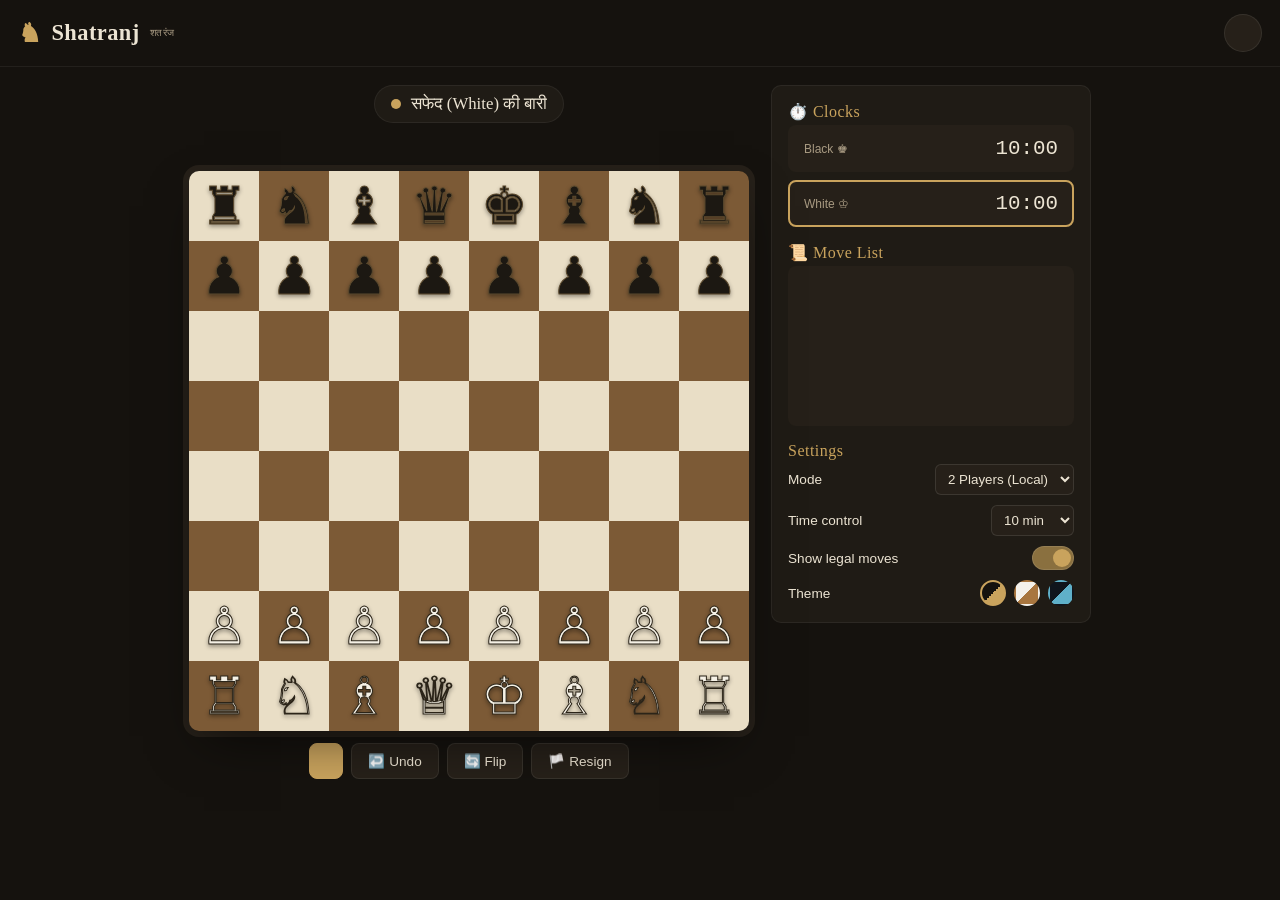
==== commit 4c1682be: "Update index.html" ====
--- a/index.html
+++ b/index.html
@@ -3,7 +3,7 @@
 <head>
 <meta charset="UTF-8">
 <meta name="viewport" content="width=device-width, initial-scale=1, maximum-scale=1, viewport-fit=cover">
-<title>Shatranj — शतरंज</title>
+<title>Shatranj — </title>
 <meta name="description" content="A complete offline-capable chess app with AI opponent, timers, and move history.">
 <meta name="theme-color" content="#1b1812">
 <link rel="manifest" href="manifest.json">
@@ -190,7 +190,7 @@
 <header>
   <h1><span class="pc">♞</span> Shatranj <span style="font-size:.6rem; color:var(--ink-dim); font-weight:400;">शतरंज</span></h1>
   <div class="hdr-tools">
-    <button class="icon-btn" id="soundBtn" title="Sound">🔊</button>
+    <button class="icon-btn" id="soundBtn" title="Sound"></button>
     <button class="icon-btn" id="installBtn" title="Install App" style="display:none;">⬇️</button>
   </div>
 </header>
@@ -205,7 +205,7 @@
     </div>
     <div class="board-wrap"><div id="board"></div></div>
     <div class="controls-row">
-      <button class="btn primary" id="newGameBtn">♟️ नई गेम</button>
+      <button class="btn primary" id="newGameBtn"></button>
       <button class="btn" id="undoBtn">↩️ Undo</button>
       <button class="btn" id="flipBtn">🔄 Flip</button>
       <button class="btn" id="resignBtn">🏳️ Resign</button>
@@ -227,7 +227,7 @@
     </div>
 
     <div>
-      <p class="panel-title">⚙️ Settings</p>
+      <p class="panel-title"> Settings</p>
       <div class="opts">
         <div class="opt-row">Mode
           <select id="modeSel">
@@ -266,7 +266,7 @@
   </div>
 </main>
 
-<footer>बनाया गया Claude द्वारा • काम करता है बिना इंटरनेट के (PWA)</footer>
+
 
 <div class="modal-bg" id="promoModal">
   <div class="modal">
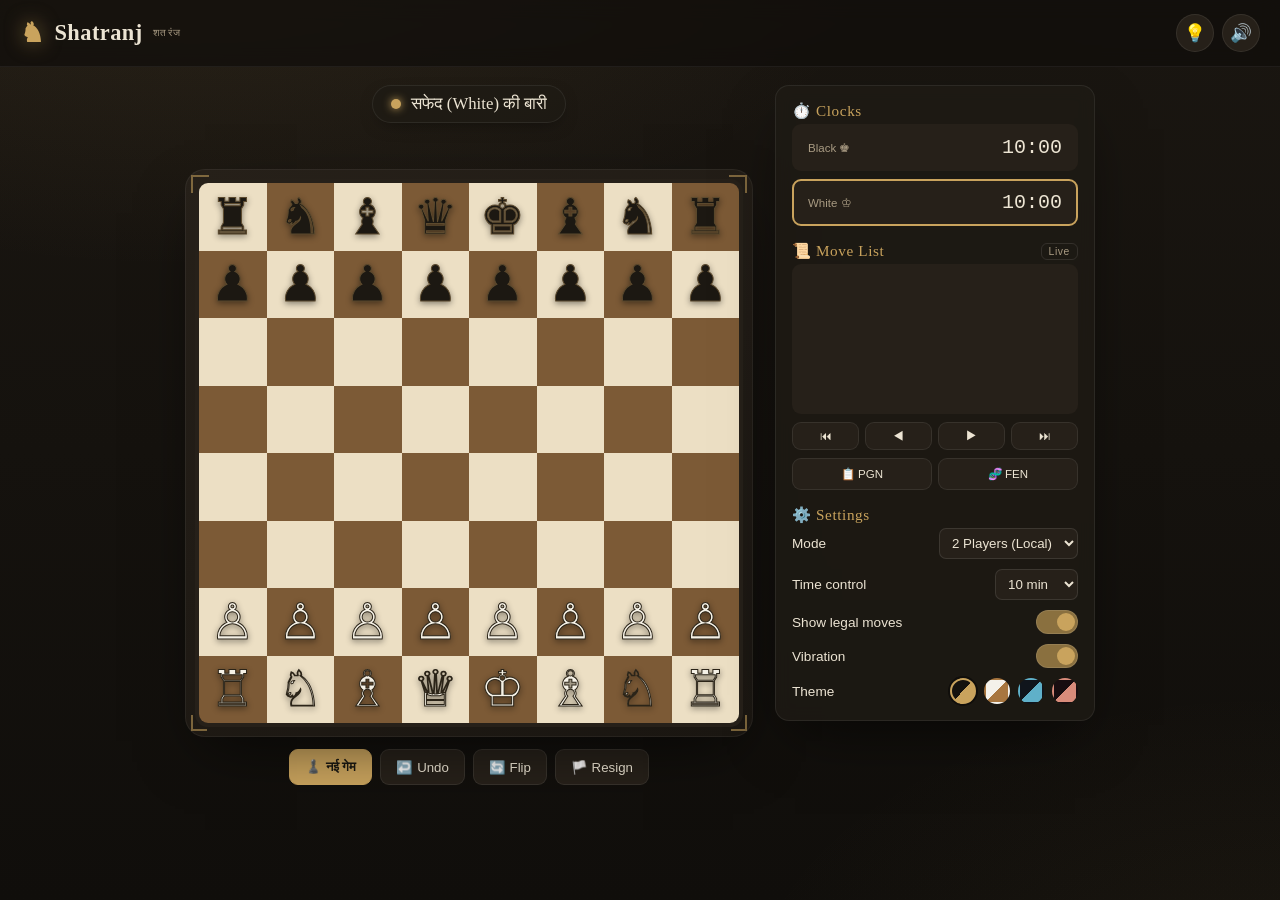
==== commit 6d8b7ae1: "Update index.html" ====
--- a/index.html
+++ b/index.html
@@ -3,61 +3,75 @@
 <head>
 <meta charset="UTF-8">
 <meta name="viewport" content="width=device-width, initial-scale=1, maximum-scale=1, viewport-fit=cover">
-<title>Shatranj — </title>
-<meta name="description" content="A complete offline-capable chess app with AI opponent, timers, and move history.">
-<meta name="theme-color" content="#1b1812">
+<title>Shatranj — शतरंज</title>
+<meta name="description" content="A complete offline-capable chess app with a non-blocking AI opponent, timers, PGN export, move navigation and more.">
+<meta name="theme-color" content="#15120e">
 <link rel="manifest" href="manifest.json">
-<link rel="icon" href="data:image/svg+xml,%3Csvg xmlns='http://www.w3.org/2000/svg' viewBox='0 0 100 100'%3E%3Crect width='100' height='100' fill='%231b1812'/%3E%3Ctext x='50' y='72' font-size='62' text-anchor='middle' fill='%23c9a35d'%3E♞%3C/text%3E%3C/svg%3E">
-<link rel="apple-touch-icon" href="data:image/svg+xml,%3Csvg xmlns='http://www.w3.org/2000/svg' viewBox='0 0 100 100'%3E%3Crect width='100' height='100' fill='%231b1812'/%3E%3Ctext x='50' y='72' font-size='62' text-anchor='middle' fill='%23c9a35d'%3E♞%3C/text%3E%3C/svg%3E">
+<link rel="icon" href="data:image/svg+xml,%3Csvg xmlns='http://www.w3.org/2000/svg' viewBox='0 0 100 100'%3E%3Crect width='100' height='100' fill='%2315120e'/%3E%3Ctext x='50' y='72' font-size='62' text-anchor='middle' fill='%23c9a35d'%3E♞%3C/text%3E%3C/svg%3E">
+<link rel="apple-touch-icon" href="data:image/svg+xml,%3Csvg xmlns='http://www.w3.org/2000/svg' viewBox='0 0 100 100'%3E%3Crect width='100' height='100' fill='%2315120e'/%3E%3Ctext x='50' y='72' font-size='62' text-anchor='middle' fill='%23c9a35d'%3E♞%3C/text%3E%3C/svg%3E">
 <style>
 :root{
-  --bg:#15120e; --panel:#1f1b15; --panel2:#262019;
-  --ink:#ece4d3; --ink-dim:#a89a82; --gold:#c9a35d; --gold-dim:#8a703f;
-  --light-sq:#e9dec6; --dark-sq:#7c5a36;
-  --light-sq-w:#f0e9d6; --dark-sq-w:#caa86e;
-  --sel:#6fa56f; --move-dot:rgba(40,40,40,.35); --capture-ring:#c0524a;
-  --check:#c0524a; --lastmove:rgba(201,163,93,.35);
-  --radius:10px;
-  --serif:Georgia,'Times New Roman',serif;
+  --bg:#100e0b; --bg2:#1a1611; --panel:#1f1b15cc; --panel2:#262019;
+  --ink:#ece4d3; --ink-dim:#a89a82; --gold:#c9a35d; --gold-dim:#8a703f; --gold-bright:#e6c07f;
+  --light-sq:#ecdfc4; --dark-sq:#7c5a36;
+  --sel:#6fa56f; --move-dot:rgba(20,20,20,.4); --capture-ring:#c0524a;
+  --check:#d1554a; --lastmove:rgba(201,163,93,.38);
+  --radius:14px; --radius-sm:9px;
+  --serif:'Iowan Old Style',Georgia,'Times New Roman',serif;
   --sans:-apple-system,BlinkMacSystemFont,'Segoe UI',Roboto,sans-serif;
-  --mono:'Courier New',Courier,monospace;
+  --mono:'SF Mono','Courier New',Courier,monospace;
+  --shadow:0 24px 60px -20px rgba(0,0,0,.65);
 }
 [data-theme="ivory"]{
-  --bg:#f4f1ea; --panel:#fffdf8; --panel2:#ece6d8;
-  --ink:#2a2419; --ink-dim:#7a6f59; --gold:#a8763f; --gold-dim:#caa76e;
-  --light-sq:#f3ecd9; --dark-sq:#b08254;
-  --check:#a8403a; --lastmove:rgba(168,118,63,.28);
+  --bg:#eee8da; --bg2:#f7f2e6; --panel:#fffdf8dd; --panel2:#e9e1cc;
+  --ink:#2a2419; --ink-dim:#7a6f59; --gold:#9a6a34; --gold-dim:#c8a26a; --gold-bright:#7a531f;
+  --light-sq:#f6efdc; --dark-sq:#b3865a;
+  --check:#a8403a; --lastmove:rgba(154,106,52,.28);
 }
 [data-theme="slate"]{
-  --bg:#10151c; --panel:#171e27; --panel2:#1f2731;
-  --ink:#dbe6ee; --ink-dim:#8295a6; --gold:#5fb0c9; --gold-dim:#3d7d8f;
-  --light-sq:#c9d6de; --dark-sq:#43617a;
-  --check:#d96a5a; --lastmove:rgba(95,176,201,.3);
+  --bg:#0c1119; --bg2:#131c26; --panel:#171e27dd; --panel2:#1f2731;
+  --ink:#dbe6ee; --ink-dim:#8295a6; --gold:#5fb0c9; --gold-dim:#3d7d8f; --gold-bright:#8fd6e8;
+  --light-sq:#c9d6de; --dark-sq:#3f5c74;
+  --check:#e07a68; --lastmove:rgba(95,176,201,.32);
+}
+[data-theme="rosewood"]{
+  --bg:#180d10; --bg2:#221317; --panel:#25141addd; --panel2:#2d181e;
+  --ink:#f0e2e0; --ink-dim:#ad8d92; --gold:#d88b7a; --gold-dim:#a85d52; --gold-bright:#f0a894;
+  --light-sq:#ecd8ce; --dark-sq:#7a3d3a;
+  --check:#ff6a5a; --lastmove:rgba(216,139,122,.32);
 }
 *{box-sizing:border-box; -webkit-tap-highlight-color:transparent;}
 html,body{height:100%;}
 body{
-  margin:0; background:var(--bg); color:var(--ink); font-family:var(--sans);
+  margin:0; color:var(--ink); font-family:var(--sans);
   min-height:100vh; min-height:100dvh; display:flex; flex-direction:column;
-  transition:background .3s,color .3s;
+  background:
+    radial-gradient(1200px 600px at 15% -10%, color-mix(in srgb, var(--gold) 10%, transparent), transparent 60%),
+    radial-gradient(900px 500px at 100% 110%, color-mix(in srgb, var(--gold) 6%, transparent), transparent 60%),
+    linear-gradient(180deg, var(--bg2), var(--bg));
+  transition:background .35s,color .35s;
 }
 header{
-  padding:14px 18px; display:flex; align-items:center; justify-content:space-between;
+  padding:14px 20px; display:flex; align-items:center; justify-content:space-between;
   border-bottom:1px solid rgba(255,255,255,.06);
+  position:sticky; top:0; z-index:20; backdrop-filter:blur(10px);
+  background:color-mix(in srgb, var(--bg) 70%, transparent);
 }
 header h1{
   font-family:var(--serif); font-weight:700; font-size:1.4rem; margin:0;
   letter-spacing:.02em; display:flex; align-items:center; gap:10px;
 }
-header h1 .pc{color:var(--gold); font-size:1.6rem;}
+header h1 .pc{color:var(--gold); font-size:1.7rem; filter:drop-shadow(0 0 10px color-mix(in srgb, var(--gold) 50%, transparent));}
+header h1 .sub{font-size:.6rem; color:var(--ink-dim); font-weight:400; letter-spacing:.15em; text-transform:uppercase;}
 .hdr-tools{display:flex; gap:8px;}
 .icon-btn{
   background:var(--panel2); border:1px solid rgba(255,255,255,.08); color:var(--ink);
   width:38px; height:38px; border-radius:50%; display:flex; align-items:center; justify-content:center;
-  cursor:pointer; font-size:1.1rem; transition:transform .15s, background .15s;
+  cursor:pointer; font-size:1.1rem; transition:transform .15s, background .15s; position:relative;
 }
 .icon-btn:hover{background:var(--gold-dim); transform:translateY(-1px);}
 .icon-btn:active{transform:scale(.92);}
+.icon-btn .dot-badge{position:absolute; top:2px; right:2px; width:8px; height:8px; border-radius:50%; background:var(--check); display:none;}
 
 main{
   flex:1; display:flex; gap:22px; padding:18px; max-width:1180px; margin:0 auto; width:100%;
@@ -67,21 +81,31 @@
 
 .status-bar{
   display:flex; align-items:center; gap:10px; font-family:var(--serif); font-size:1.05rem;
-  background:var(--panel); padding:8px 16px; border-radius:999px; border:1px solid rgba(255,255,255,.06);
-  min-height:20px;
-}
-.status-dot{width:10px; height:10px; border-radius:50%; background:var(--gold);}
+  background:var(--panel); padding:8px 18px; border-radius:999px; border:1px solid rgba(255,255,255,.07);
+  min-height:20px; box-shadow:0 6px 18px -8px rgba(0,0,0,.5);
+}
+.status-dot{width:10px; height:10px; border-radius:50%; background:var(--gold); box-shadow:0 0 8px var(--gold);}
 .status-dot.think{animation:pulse 1s infinite;}
-@keyframes pulse{0%,100%{opacity:1;}50%{opacity:.3;}}
-
-.board-wrap{position:relative; width:min(92vw, 560px); aspect-ratio:1/1;}
-.coords-file, .coords-rank{
-  position:absolute; font-family:var(--mono); font-size:.65rem; color:var(--ink-dim); pointer-events:none; opacity:.8;
-}
+@keyframes pulse{0%,100%{opacity:1;}50%{opacity:.25;}}
+
+.board-frame{
+  position:relative; padding:14px; border-radius:calc(var(--radius) + 6px);
+  background:linear-gradient(155deg, var(--panel2), var(--bg2));
+  box-shadow:var(--shadow), inset 0 0 0 1px rgba(255,255,255,.05);
+}
+.board-frame::before, .board-frame::after,
+.board-frame .cnr-br, .board-frame .cnr-bl{
+  content:""; position:absolute; width:16px; height:16px; border:2px solid var(--gold); opacity:.55; pointer-events:none;
+}
+.board-frame::before{top:6px; left:6px; border-right:none; border-bottom:none;}
+.board-frame::after{top:6px; right:6px; border-left:none; border-bottom:none;}
+.board-frame .cnr-bl{bottom:6px; left:6px; border-right:none; border-top:none;}
+.board-frame .cnr-br{bottom:6px; right:6px; border-left:none; border-top:none;}
+.board-wrap{position:relative; width:min(92vw, 540px); aspect-ratio:1/1;}
 #board{
   display:grid; grid-template-columns:repeat(8,1fr); grid-template-rows:repeat(8,1fr);
-  width:100%; height:100%; border-radius:var(--radius); overflow:hidden;
-  box-shadow:0 20px 50px -15px rgba(0,0,0,.6), 0 0 0 6px var(--panel2);
+  width:100%; height:100%; border-radius:var(--radius-sm); overflow:hidden;
+  box-shadow:0 0 0 4px var(--panel2);
 }
 .sq{
   position:relative; display:flex; align-items:center; justify-content:center;
@@ -91,96 +115,124 @@
 .sq.dark{background:var(--dark-sq);}
 .sq.lastmove::before{content:"";position:absolute; inset:0; background:var(--lastmove);}
 .sq.sel::before{content:"";position:absolute; inset:0; background:rgba(111,165,111,.45);}
-.sq.check::before{content:"";position:absolute; inset:0; box-shadow:inset 0 0 0 4px var(--check); border-radius:4px;}
+.sq.check::before{content:"";position:absolute; inset:0; box-shadow:inset 0 0 0 4px var(--check); border-radius:4px; animation:checkpulse 1s infinite;}
+@keyframes checkpulse{0%,100%{box-shadow:inset 0 0 0 4px var(--check);}50%{box-shadow:inset 0 0 0 6px var(--check);}}
 .sq .dot{
-  position:absolute; width:28%; height:28%; border-radius:50%; background:var(--move-dot); pointer-events:none;
+  position:absolute; width:26%; height:26%; border-radius:50%; background:var(--move-dot); pointer-events:none;
 }
 .sq .ring{
   position:absolute; inset:6%; border-radius:50%; box-shadow:inset 0 0 0 4px var(--capture-ring); pointer-events:none;
 }
+.sq .hintmark{position:absolute; inset:8%; border-radius:50%; box-shadow:0 0 0 3px var(--gold-bright); pointer-events:none; animation:hintfade 1.4s ease-out forwards;}
+@keyframes hintfade{0%{opacity:1; transform:scale(.7);}30%{opacity:1; transform:scale(1);}100%{opacity:0; transform:scale(1.1);}}
 .piece{
-  font-size:clamp(28px, 8vw, 52px); line-height:1; filter:drop-shadow(0 2px 2px rgba(0,0,0,.4));
-  transition:transform .08s; pointer-events:none;
-}
+  font-size:clamp(28px, 8vw, 50px); line-height:1; filter:drop-shadow(0 2px 3px rgba(0,0,0,.45));
+  pointer-events:none; animation:pop-in .16s ease-out;
+}
+@keyframes pop-in{from{transform:scale(.55); opacity:.4;}to{transform:scale(1); opacity:1;}}
 .piece.white{color:#f5f1e6; -webkit-text-stroke:1px #2b2418;}
 .piece.black{color:#1c1812; -webkit-text-stroke:1px #5c4a2e;}
 .sq.dragging .piece{opacity:0;}
 .drag-ghost{
-  position:fixed; pointer-events:none; z-index:999; font-size:clamp(28px,8vw,52px);
-  transform:translate(-50%,-50%); filter:drop-shadow(0 6px 10px rgba(0,0,0,.5));
-}
-.sq.file-label::after, .sq.rank-label::before{display:none;}
-
-.label-overlay{position:absolute; font-family:var(--mono); font-size:.6rem; color:var(--ink-dim); opacity:.75; pointer-events:none;}
-
-.captured{display:flex; gap:14px; width:min(92vw,560px); justify-content:space-between; font-size:1.3rem;}
-.captured .side{display:flex; flex-wrap:wrap; gap:1px; min-height:24px;}
-.captured .adv{font-family:var(--mono); font-size:.75rem; color:var(--gold); align-self:center;}
+  position:fixed; pointer-events:none; z-index:999; font-size:clamp(28px,8vw,50px);
+  transform:translate(-50%,-50%) scale(1.12); filter:drop-shadow(0 8px 14px rgba(0,0,0,.55));
+}
+.coord-file, .coord-rank{
+  position:absolute; font-family:var(--mono); font-size:.6rem; color:var(--ink-dim); opacity:.85; pointer-events:none;
+}
+
+.captured{display:flex; gap:14px; width:min(92vw,540px); justify-content:space-between; align-items:center;}
+.captured .side{display:flex; flex-wrap:wrap; gap:1px; min-height:22px; font-size:1.15rem;}
+.captured .adv{font-family:var(--mono); font-size:.75rem; color:var(--gold); align-self:center; min-width:32px; text-align:center;}
 
 .controls-row{display:flex; gap:8px; flex-wrap:wrap; justify-content:center;}
 .btn{
   background:var(--panel2); color:var(--ink); border:1px solid rgba(255,255,255,.08);
-  padding:9px 16px; border-radius:8px; cursor:pointer; font-family:var(--sans); font-size:.85rem;
-  display:flex; align-items:center; gap:6px; transition:background .15s, transform .1s;
-}
-.btn:hover{background:var(--gold-dim); color:#1a1812;}
+  padding:9px 15px; border-radius:9px; cursor:pointer; font-family:var(--sans); font-size:.83rem;
+  display:flex; align-items:center; gap:6px; transition:background .15s, transform .1s, box-shadow .15s;
+}
+.btn:hover{background:var(--gold-dim); color:#1a1812; box-shadow:0 4px 14px -6px rgba(0,0,0,.5);}
 .btn:active{transform:scale(.96);}
-.btn.primary{background:var(--gold); color:#1a1812; border-color:var(--gold);}
+.btn.primary{background:var(--gold); color:#1a1812; border-color:var(--gold); font-weight:600;}
+.btn:disabled{opacity:.4; cursor:not-allowed; transform:none;}
 
 .side-panel{
-  width:min(92vw, 320px); background:var(--panel); border:1px solid rgba(255,255,255,.06);
+  width:min(92vw, 320px); background:var(--panel); border:1px solid rgba(255,255,255,.07);
   border-radius:var(--radius); padding:16px; display:flex; flex-direction:column; gap:16px;
-}
-.panel-title{font-family:var(--serif); font-size:1rem; color:var(--gold); margin:0 0 4px; letter-spacing:.03em;}
+  backdrop-filter:blur(8px); box-shadow:var(--shadow);
+}
+.panel-title{font-family:var(--serif); font-size:.95rem; color:var(--gold); margin:0 0 4px; letter-spacing:.04em; display:flex; align-items:center; justify-content:space-between;}
+.panel-title .mini-btn{font-size:.65rem; font-family:var(--sans); color:var(--ink-dim); cursor:pointer; border:1px solid rgba(255,255,255,.1); border-radius:6px; padding:2px 7px;}
+.panel-title .mini-btn:hover{color:var(--gold); border-color:var(--gold-dim);}
 
 .clocks{display:flex; flex-direction:column; gap:8px;}
 .clock{
   display:flex; justify-content:space-between; align-items:center; padding:10px 14px;
-  background:var(--panel2); border-radius:8px; font-family:var(--mono); font-size:1.3rem;
-  border:2px solid transparent;
+  background:var(--panel2); border-radius:9px; font-family:var(--mono); font-size:1.25rem;
+  border:2px solid transparent; transition:border-color .2s;
 }
 .clock.active{border-color:var(--gold);}
-.clock .lbl{font-family:var(--sans); font-size:.75rem; color:var(--ink-dim);}
-
-.moves-box{flex:1; min-height:160px; max-height:280px; overflow-y:auto; background:var(--panel2); border-radius:8px; padding:8px;}
-.moves-box table{width:100%; border-collapse:collapse; font-family:var(--mono); font-size:.85rem;}
-.moves-box td{padding:3px 6px; cursor:pointer; border-radius:4px;}
-.moves-box td.movenum{color:var(--ink-dim); width:28px;}
-.moves-box td:hover{background:rgba(255,255,255,.06);}
-.moves-box td.active-move{background:var(--gold-dim); color:#1a1812;}
+.clock.low{color:var(--check);}
+.clock .lbl{font-family:var(--sans); font-size:.72rem; color:var(--ink-dim);}
+
+.moves-box{flex:1; min-height:150px; max-height:260px; overflow-y:auto; background:var(--panel2); border-radius:9px; padding:8px;}
+.moves-box table{width:100%; border-collapse:collapse; font-family:var(--mono); font-size:.83rem;}
+.moves-box td{padding:4px 6px; cursor:pointer; border-radius:5px;}
+.moves-box td.movenum{color:var(--ink-dim); width:26px; cursor:default;}
+.moves-box td:hover:not(.movenum){background:rgba(255,255,255,.07);}
+.moves-box td.active-move{background:var(--gold); color:#1a1812; font-weight:600;}
+.nav-row{display:flex; gap:6px; margin-top:8px;}
+.nav-row .btn{flex:1; padding:6px 4px; font-size:.75rem; justify-content:center;}
 
 .opts{display:flex; flex-direction:column; gap:10px; font-size:.85rem;}
 .opt-row{display:flex; align-items:center; justify-content:space-between; gap:8px;}
 select, input[type=number]{
-  background:var(--panel2); color:var(--ink); border:1px solid rgba(255,255,255,.1); border-radius:6px; padding:6px 8px; font-family:var(--sans);
+  background:var(--panel2); color:var(--ink); border:1px solid rgba(255,255,255,.1); border-radius:7px; padding:6px 8px; font-family:var(--sans);
 }
 .theme-swatches{display:flex; gap:8px;}
-.swatch{width:26px; height:26px; border-radius:50%; cursor:pointer; border:2px solid transparent;}
-.swatch.active{border-color:var(--gold);}
+.swatch{width:26px; height:26px; border-radius:50%; cursor:pointer; border:2px solid transparent; transition:transform .15s;}
+.swatch:hover{transform:scale(1.1);}
+.swatch.active{border-color:var(--gold); box-shadow:0 0 0 2px var(--bg);}
 .swatch.dark-sw{background:linear-gradient(135deg,#15120e 50%,#c9a35d 50%);}
 .swatch.ivory-sw{background:linear-gradient(135deg,#f4f1ea 50%,#a8763f 50%);}
 .swatch.slate-sw{background:linear-gradient(135deg,#10151c 50%,#5fb0c9 50%);}
+.swatch.rose-sw{background:linear-gradient(135deg,#180d10 50%,#d88b7a 50%);}
 
 .toggle{position:relative; width:42px; height:24px; background:var(--panel2); border-radius:999px; cursor:pointer; border:1px solid rgba(255,255,255,.1);}
 .toggle::after{content:"";position:absolute; top:2px; left:2px; width:18px; height:18px; border-radius:50%; background:var(--ink-dim); transition:.2s;}
 .toggle.on{background:var(--gold-dim);}
 .toggle.on::after{left:20px; background:var(--gold);}
 
+.export-row{display:flex; gap:6px;}
+.export-row .btn{flex:1; font-size:.72rem; padding:8px 4px; justify-content:center;}
+
 .modal-bg{
-  position:fixed; inset:0; background:rgba(0,0,0,.6); display:none; align-items:center; justify-content:center; z-index:100; padding:16px;
+  position:fixed; inset:0; background:rgba(0,0,0,.65); display:none; align-items:center; justify-content:center; z-index:100; padding:16px;
 }
 .modal-bg.show{display:flex;}
-.modal{background:var(--panel); border-radius:var(--radius); padding:22px; max-width:360px; width:100%; text-align:center; border:1px solid rgba(255,255,255,.08);}
+.modal{background:var(--panel); border-radius:var(--radius); padding:24px; max-width:360px; width:100%; text-align:center; border:1px solid rgba(255,255,255,.1); box-shadow:var(--shadow); backdrop-filter:blur(10px);}
 .modal h2{font-family:var(--serif); color:var(--gold); margin-top:0;}
 .promo-pieces{display:flex; justify-content:center; gap:10px; margin:14px 0;}
-.promo-pieces .piece{font-size:42px; cursor:pointer; background:var(--panel2); border-radius:8px; padding:6px 10px;}
+.promo-pieces .piece{font-size:42px; cursor:pointer; background:var(--panel2); border-radius:9px; padding:6px 10px;}
 .promo-pieces .piece:hover{background:var(--gold-dim);}
-
-footer{text-align:center; padding:14px; color:var(--ink-dim); font-size:.75rem;}
+.modal-actions{display:flex; gap:8px; margin-top:6px;}
+.modal-actions .btn{flex:1; justify-content:center;}
+
+#confettiCanvas{position:fixed; inset:0; pointer-events:none; z-index:200; display:none;}
+
+.toast{
+  position:fixed; bottom:18px; left:50%; transform:translateX(-50%) translateY(20px); opacity:0;
+  background:var(--panel2); color:var(--ink); padding:10px 18px; border-radius:999px; font-size:.85rem;
+  border:1px solid rgba(255,255,255,.1); box-shadow:var(--shadow); transition:opacity .25s, transform .25s; z-index:150;
+  pointer-events:none;
+}
+.toast.show{opacity:1; transform:translateX(-50%) translateY(0);}
+
+footer{text-align:center; padding:14px; color:var(--ink-dim); font-size:.72rem;}
 
 @media (max-width:760px){
   main{flex-direction:column; align-items:center; padding:10px; gap:14px;}
-  .side-panel{width:min(94vw,560px);}
+  .side-panel{width:min(94vw,540px);}
   header h1{font-size:1.15rem;}
 }
 </style>
@@ -188,9 +240,10 @@
 <body data-theme="dark">
 
 <header>
-  <h1><span class="pc">♞</span> Shatranj <span style="font-size:.6rem; color:var(--ink-dim); font-weight:400;">शतरंज</span></h1>
+  <h1><span class="pc">♞</span> Shatranj <span class="sub">शतरंज</span></h1>
   <div class="hdr-tools">
-    <button class="icon-btn" id="soundBtn" title="Sound"></button>
+    <button class="icon-btn" id="hintBtn" title="Hint">💡</button>
+    <button class="icon-btn" id="soundBtn" title="Sound">🔊</button>
     <button class="icon-btn" id="installBtn" title="Install App" style="display:none;">⬇️</button>
   </div>
 </header>
@@ -203,9 +256,12 @@
       <div class="adv" id="advText"></div>
       <div class="side" id="capByBlack"></div>
     </div>
-    <div class="board-wrap"><div id="board"></div></div>
+    <div class="board-frame">
+      <span class="cnr-bl"></span><span class="cnr-br"></span>
+      <div class="board-wrap"><div id="board"></div></div>
+    </div>
     <div class="controls-row">
-      <button class="btn primary" id="newGameBtn"></button>
+      <button class="btn primary" id="newGameBtn">♟️ नई गेम</button>
       <button class="btn" id="undoBtn">↩️ Undo</button>
       <button class="btn" id="flipBtn">🔄 Flip</button>
       <button class="btn" id="resignBtn">🏳️ Resign</button>
@@ -222,12 +278,22 @@
     </div>
 
     <div>
-      <p class="panel-title">📜 Move List</p>
+      <p class="panel-title">📜 Move List <span class="mini-btn" id="liveBtn" title="Jump to live position">Live</span></p>
       <div class="moves-box"><table id="moveTable"><tbody></tbody></table></div>
+      <div class="nav-row">
+        <button class="btn" id="navStart" title="Start">⏮</button>
+        <button class="btn" id="navPrev" title="Previous">◀</button>
+        <button class="btn" id="navNext" title="Next">▶</button>
+        <button class="btn" id="navEnd" title="Latest">⏭</button>
+      </div>
+      <div class="export-row" style="margin-top:8px;">
+        <button class="btn" id="pgnBtn">📋 PGN</button>
+        <button class="btn" id="fenBtn">🧬 FEN</button>
+      </div>
     </div>
 
     <div>
-      <p class="panel-title"> Settings</p>
+      <p class="panel-title">⚙️ Settings</p>
       <div class="opts">
         <div class="opt-row">Mode
           <select id="modeSel">
@@ -237,9 +303,10 @@
         </div>
         <div class="opt-row" id="aiRow" style="display:none;">AI Strength
           <select id="aiLevel">
-            <option value="1">Easy</option>
-            <option value="2" selected>Medium</option>
-            <option value="3">Hard</option>
+            <option value="0">Easy</option>
+            <option value="1" selected>Medium</option>
+            <option value="2">Hard</option>
+            <option value="3">Expert</option>
           </select>
         </div>
         <div class="opt-row">Time control
@@ -254,11 +321,15 @@
         <div class="opt-row">Show legal moves
           <div class="toggle on" id="hintsToggle"></div>
         </div>
+        <div class="opt-row">Vibration
+          <div class="toggle on" id="vibToggle"></div>
+        </div>
         <div class="opt-row">Theme
           <div class="theme-swatches">
             <div class="swatch dark-sw active" data-theme="dark" title="Walnut"></div>
             <div class="swatch ivory-sw" data-theme="ivory" title="Ivory"></div>
             <div class="swatch slate-sw" data-theme="slate" title="Slate"></div>
+            <div class="swatch rose-sw" data-theme="rosewood" title="Rosewood"></div>
           </div>
         </div>
       </div>
@@ -266,7 +337,16 @@
   </div>
 </main>
 
-
+<div class="modal-bg" id="resumeModal">
+  <div class="modal">
+    <h2>पिछली गेम मिली 💾</h2>
+    <p>आपकी पिछली अधूरी गेम सेव है। जारी रखें?</p>
+    <div class="modal-actions">
+      <button class="btn" id="resumeNoBtn">नई गेम</button>
+      <button class="btn primary" id="resumeYesBtn">जारी रखें</button>
+    </div>
+  </div>
+</div>
 
 <div class="modal-bg" id="promoModal">
   <div class="modal">
@@ -279,13 +359,19 @@
   <div class="modal">
     <h2 id="endTitle">खेल समाप्त</h2>
     <p id="endDesc"></p>
-    <button class="btn primary" id="endNewGameBtn">नई गेम शुरू करें</button>
+    <div class="modal-actions">
+      <button class="btn" id="endPgnBtn">📋 PGN कॉपी करें</button>
+      <button class="btn primary" id="endNewGameBtn">नई गेम</button>
+    </div>
   </div>
 </div>
 
+<canvas id="confettiCanvas"></canvas>
+<div class="toast" id="toast"></div>
+
 <script>
 'use strict';
-/* ============ CHESS ENGINE ============ */
+/* ============ CHESS ENGINE (shared logic) ============ */
 const GLYPH = {wK:'♔',wQ:'♕',wR:'♖',wB:'♗',wN:'♘',wP:'♙',bK:'♚',bQ:'♛',bR:'♜',bB:'♝',bN:'♞',bP:'♟'};
 const FILES = 'abcdefgh';
 
@@ -307,27 +393,37 @@
     this.board = emptyBoard();
     this.turn = 'w';
     this.castling = {wK:true,wQ:true,bK:true,bQ:true};
-    this.ep = null; // {r,f} square that can be captured en passant
-    this.history = []; // {from,to,piece,captured,promo,castle,epCapture,prevCastling,prevEp,prevHalfmove,san}
+    this.ep = null;
+    this.history = [];
+    this.posCounts = {};
     this.halfmove = 0;
     this.fullmove = 1;
-    this.capturedByWhite = []; // black pieces captured
+    this.capturedByWhite = [];
     this.capturedByBlack = [];
-  }
-  clone(){
-    const g = new ChessGame();
-    g.board = this.board.map(row=>row.map(c=>c?{...c}:null));
-    g.turn = this.turn;
-    g.castling = {...this.castling};
-    g.ep = this.ep ? {...this.ep} : null;
-    g.halfmove = this.halfmove;
-    g.fullmove = this.fullmove;
-    return g;
+    this.snapshots = [this.snapshot()];
+    this.bumpRepetition();
+  }
+  snapshot(){
+    return {
+      board:this.board.map(row=>row.map(c=>c?{...c}:null)),
+      turn:this.turn, castling:{...this.castling}, ep:this.ep?{...this.ep}:null,
+      capturedByWhite:[...this.capturedByWhite], capturedByBlack:[...this.capturedByBlack]
+    };
+  }
+  hash(){
+    let s = this.turn;
+    for(let r=0;r<8;r++) for(let f=0;f<8;f++){ const p=this.board[r][f]; s += p? p.c+p.t : '.'; }
+    s += JSON.stringify(this.castling) + (this.ep? this.ep.r+','+this.ep.f : '-');
+    return s;
+  }
+  bumpRepetition(){
+    const h = this.hash();
+    this.posCounts[h] = (this.posCounts[h]||0) + 1;
+    return this.posCounts[h];
   }
   inBounds(r,f){ return r>=0&&r<8&&f>=0&&f<8; }
   pieceAt(r,f){ return this.board[r][f]; }
 
-  // pseudo-legal moves for a piece (no check filtering), returns list of {r,f,capture,ep,castle,doublestep}
   pseudoMoves(r,f){
     const p = this.board[r][f];
     if(!p) return [];
@@ -388,7 +484,6 @@
           if(!target) add(rr,ff);
           else if(target.c===enemyColor) add(rr,ff,{capture:true});
         }
-        // castling
         const row = p.c==='w'?7:0;
         if(r===row && f===4 && !this.isInCheck(p.c)){
           const kSide = p.c==='w'?'wK':'bK', qSide = p.c==='w'?'wQ':'bQ';
@@ -410,8 +505,7 @@
   }
 
   squareAttacked(r,f,byColor){
-    // check pawn attacks
-    const pawnDir = byColor==='w'?1:-1; // pawn attacks come from this rank offset
+    const pawnDir = byColor==='w'?1:-1;
     for(const df of [-1,1]){
       const rr=r+pawnDir, ff=f+df;
       if(this.inBounds(rr,ff)){
@@ -419,7 +513,6 @@
         if(p && p.c===byColor && p.t==='P') return true;
       }
     }
-    // knight
     const kn = [[-2,-1],[-2,1],[-1,-2],[-1,2],[1,-2],[1,2],[2,-1],[2,1]];
     for(const [dr,df] of kn){
       const rr=r+dr, ff=f+df;
@@ -428,7 +521,6 @@
         if(p && p.c===byColor && p.t==='N') return true;
       }
     }
-    // king
     for(let dr=-1;dr<=1;dr++) for(let df=-1;df<=1;df++){
       if(dr===0&&df===0) continue;
       const rr=r+dr, ff=f+df;
@@ -437,7 +529,6 @@
         if(p && p.c===byColor && p.t==='K') return true;
       }
     }
-    // sliding: bishop/queen diagonals
     for(const [dr,df] of [[-1,-1],[-1,1],[1,-1],[1,1]]){
       let rr=r+dr, ff=f+df;
       while(this.inBounds(rr,ff)){
@@ -446,7 +537,6 @@
         rr+=dr; ff+=df;
       }
     }
-    // sliding: rook/queen straight
     for(const [dr,df] of [[-1,0],[1,0],[0,-1],[0,1]]){
       let rr=r+dr, ff=f+df;
       while(this.inBounds(rr,ff)){
@@ -471,7 +561,6 @@
     return this.squareAttacked(k.r,k.f, color==='w'?'b':'w');
   }
 
-  // returns legal moves for piece at r,f (filters out moves leaving own king in check)
   legalMoves(r,f){
     const p = this.board[r][f];
     if(!p) return [];
@@ -493,6 +582,7 @@
     g.ep = this.ep ? {...this.ep} : null;
     g.halfmove = this.halfmove;
     g.fullmove = this.fullmove;
+    g.posCounts = this.posCounts || {};
     return g;
   }
 
@@ -502,13 +592,12 @@
       const p = this.board[r][f];
       if(p && p.c===color){
         const moves = this.legalMoves(r,f);
-        for(const m of moves) result.push({from:{r,f}, to:{r:m.r,f:m.f}, capture:m.capture, ep:m.ep, castle:m.castle, doublestep:m.doublestep});
+        for(const m of moves) result.push({from:{r,f}, to:{r:m.r,f:m.f}, capture:m.capture, ep:m.ep, castle:m.castle, doublestep:m.doublestep, piece:p.t, capturedType:m.capture?(m.ep?'P':(this.board[m.r][m.f]&&this.board[m.r][m.f].t)):null});
       }
     }
     return result;
   }
 
-  // low-level apply, no history/SAN, used for simulation
   applyMoveRaw(fr,ff,tr,tf,opts={}){
     const p = this.board[fr][ff];
     let captured = this.board[tr][tf];
@@ -529,7 +618,6 @@
       this.board[row][3] = this.board[row][0];
       this.board[row][0] = null;
     }
-    // update castling rights
     if(p.t==='K'){ this.castling[p.c+'K']=false; this.castling[p.c+'Q']=false; }
     if(p.t==='R'){
       if(fr===(p.c==='w'?7:0) && ff===0) this.castling[p.c+'Q']=false;
@@ -541,13 +629,11 @@
       if(tr===7 && tf===0) this.castling.wQ=false;
       if(tr===7 && tf===7) this.castling.wK=false;
     }
-    // ep target
     this.ep = opts.doublestep ? {r:(fr+tr)/2, f:ff} : null;
     this.turn = this.turn==='w'?'b':'w';
     return captured;
   }
 
-  // full move with history + SAN, returns {san, captured, gameOver info}
   makeMove(fr,ff,tr,tf,promo){
     const p = this.board[fr][ff];
     if(!p) return null;
@@ -572,7 +658,6 @@
       else this.capturedByBlack.push(captured.c+captured.t);
     }
 
-    // SAN
     let san;
     if(legal.castle==='K') san='O-O';
     else if(legal.castle==='Q') san='O-O-O';
@@ -584,22 +669,29 @@
       san = `${pieceLetter}${fromStr}${capStr}${toFile}${toRank}${promoStr}`;
     }
     const oppColor = movingColor==='w'?'b':'w';
+    let isCheck=false, isMate=false;
     if(this.isInCheck(oppColor)){
+      isCheck = true;
       const oppMoves = this.allLegalMoves(oppColor);
-      san += oppMoves.length===0 ? '#' : '+';
-    }
+      isMate = oppMoves.length===0;
+      san += isMate ? '#' : '+';
+    }
+
+    const repCount = this.bumpRepetition();
 
     this.history.push({fr,ff,tr,tf,piece:p,captured,promo,castle:legal.castle,ep:legal.ep,
-      prevCastling, prevEp, prevHalf, san, color:movingColor});
-    return {san, captured};
+      prevCastling, prevEp, prevHalf, san, color:movingColor, isCheck, isMate});
+    this.snapshots.push(this.snapshot());
+    return {san, captured, isCheck, isMate, repCount};
   }
 
   undo(){
     const last = this.history.pop();
     if(!last) return false;
+    delete this.posCounts[this.hash()];
+    this.snapshots.pop();
     const p = last.piece;
-    // revert
-    this.board[last.fr][last.ff] = {t:p.t, c:p.c}; // restore (un-promote handled below)
+    this.board[last.fr][last.ff] = {t:p.t, c:p.c};
     this.board[last.tr][last.tf] = null;
     if(p.t==='P' && (last.tr===0||last.tr===7)) this.board[last.fr][last.ff] = {t:'P', c:p.c};
     if(last.ep){
@@ -629,6 +721,23 @@
     return true;
   }
 
+  insufficientMaterial(){
+    const pieces = [];
+    for(let r=0;r<8;r++) for(let f=0;f<8;f++) if(this.board[r][f]) pieces.push(this.board[r][f]);
+    const nonKing = pieces.filter(p=>p.t!=='K');
+    if(nonKing.length===0) return true;
+    if(nonKing.length===1 && (nonKing[0].t==='B'||nonKing[0].t==='N')) return true;
+    if(nonKing.length===2){
+      const [a,b] = nonKing;
+      if(a.t==='B' && b.t==='B'){
+        // same-color bishops (both light or both dark squared) with no other pieces => draw
+        return true;
+      }
+      if((a.t==='N'&&b.t==='N')) return true;
+    }
+    return false;
+  }
+
   gameStatus(){
     const color = this.turn;
     const moves = this.allLegalMoves(color);
@@ -638,107 +747,178 @@
       return {over:true, result:'draw', reason:'stalemate'};
     }
     if(this.halfmove>=100) return {over:true, result:'draw', reason:'fifty-move rule'};
-    // insufficient material (basic check)
-    const pieces = [];
-    for(let r=0;r<8;r++) for(let f=0;f<8;f++) if(this.board[r][f]) pieces.push(this.board[r][f]);
-    const nonKing = pieces.filter(p=>p.t!=='K');
-    if(nonKing.length===0) return {over:true, result:'draw', reason:'insufficient material'};
-    if(nonKing.length===1 && (nonKing[0].t==='B'||nonKing[0].t==='N')) return {over:true, result:'draw', reason:'insufficient material'};
+    if(this.posCounts && this.posCounts[this.hash()]>=3) return {over:true, result:'draw', reason:'threefold repetition'};
+    if(this.insufficientMaterial()) return {over:true, result:'draw', reason:'insufficient material'};
     return {over:false, inCheck};
   }
-}
-
-/* ============ AI (minimax + alpha-beta) ============ */
+
+  toPGN(resultTag){
+    let out='';
+    for(let i=0;i<this.history.length;i+=2){
+      out += (i/2+1)+'. '+this.history[i].san+' ';
+      if(this.history[i+1]) out += this.history[i+1].san+' ';
+    }
+    return (out.trim() + (resultTag? ' '+resultTag : '')).trim();
+  }
+
+  toFEN(){
+    let rows=[];
+    for(let r=0;r<8;r++){
+      let row='', empty=0;
+      for(let f=0;f<8;f++){
+        const p = this.board[r][f];
+        if(!p){ empty++; continue; }
+        if(empty){ row+=empty; empty=0; }
+        row += p.c==='w' ? p.t : p.t.toLowerCase();
+      }
+      if(empty) row+=empty;
+      rows.push(row);
+    }
+    const castleStr = (this.castling.wK?'K':'')+(this.castling.wQ?'Q':'')+(this.castling.bK?'k':'')+(this.castling.bQ?'q':'') || '-';
+    const epStr = this.ep ? FILES[this.ep.f]+(8-this.ep.r) : '-';
+    return `${rows.join('/')} ${this.turn} ${castleStr} ${epStr} ${this.halfmove} ${this.fullmove}`;
+  }
+}
+
+/* ============ AI EVAL (used by worker) ============ */
+const AI_ENGINE_SRC = `
+${emptyBoard.toString()}
+${ChessGame.toString()}
 const PVALUE = {P:100,N:320,B:330,R:500,Q:900,K:20000};
-const PST_P = [
-  [0,0,0,0,0,0,0,0],[50,50,50,50,50,50,50,50],[10,10,20,30,30,20,10,10],
-  [5,5,10,25,25,10,5,5],[0,0,0,20,20,0,0,0],[5,-5,-10,0,0,-10,-5,5],
-  [5,10,10,-20,-20,10,10,5],[0,0,0,0,0,0,0,0]
-];
-const PST_N = [
-  [-50,-40,-30,-30,-30,-30,-40,-50],[-40,-20,0,0,0,0,-20,-40],[-30,0,10,15,15,10,0,-30],
-  [-30,5,15,20,20,15,5,-30],[-30,0,15,20,20,15,0,-30],[-30,5,10,15,15,10,5,-30],
-  [-40,-20,0,5,5,0,-20,-40],[-50,-40,-30,-30,-30,-30,-40,-50]
-];
+const PST_P = [[0,0,0,0,0,0,0,0],[50,50,50,50,50,50,50,50],[10,10,20,30,30,20,10,10],[5,5,10,25,25,10,5,5],[0,0,0,20,20,0,0,0],[5,-5,-10,0,0,-10,-5,5],[5,10,10,-20,-20,10,10,5],[0,0,0,0,0,0,0,0]];
+const PST_N = [[-50,-40,-30,-30,-30,-30,-40,-50],[-40,-20,0,0,0,0,-20,-40],[-30,0,10,15,15,10,0,-30],[-30,5,15,20,20,15,5,-30],[-30,0,15,20,20,15,0,-30],[-30,5,10,15,15,10,5,-30],[-40,-20,0,5,5,0,-20,-40],[-50,-40,-30,-30,-30,-30,-40,-50]];
+const PST_K_MID = [[-30,-40,-40,-50,-50,-40,-40,-30],[-30,-40,-40,-50,-50,-40,-40,-30],[-30,-40,-40,-50,-50,-40,-40,-30],[-30,-40,-40,-50,-50,-40,-40,-30],[-20,-30,-30,-40,-40,-30,-30,-20],[-10,-20,-20,-20,-20,-20,-20,-10],[20,20,0,0,0,0,20,20],[20,30,10,0,0,10,30,20]];
 function evaluate(g){
-  let score = 0;
+  let score = 0, material = 0;
   for(let r=0;r<8;r++) for(let f=0;f<8;f++){
     const p = g.board[r][f];
     if(!p) continue;
     let val = PVALUE[p.t];
+    if(p.t!=='K') material += val;
     if(p.t==='P') val += (p.c==='w' ? PST_P[r][f] : PST_P[7-r][f]);
     if(p.t==='N') val += (p.c==='w' ? PST_N[r][f] : PST_N[7-r][f]);
+    if(p.t==='K') val += (p.c==='w' ? PST_K_MID[r][f] : PST_K_MID[7-r][f]);
     score += (p.c==='w' ? val : -val);
   }
+  // small mobility bonus
   return score;
 }
-function minimax(g, depth, alpha, beta, maximizing){
+function orderMoves(moves){
+  return moves.slice().sort((a,b)=>{
+    const av = a.capture ? (PVALUE[a.capturedType]||0) - PVALUE[a.piece]/10 : -1000;
+    const bv = b.capture ? (PVALUE[b.capturedType]||0) - PVALUE[b.piece]/10 : -1000;
+    return bv-av;
+  });
+}
+function search(g, depth, alpha, beta, maximizing, tt, deadline){
+  const key = g.hash()+'|'+depth;
+  const cached = tt.get(key);
+  if(cached !== undefined) return cached;
+  if(performance.now() > deadline) return evaluate(g);
   const status = g.gameStatus();
   if(depth===0 || status.over){
-    if(status.over && status.reason==='checkmate') return maximizing ? -99999+depth : 99999-depth;
+    if(status.over && status.reason==='checkmate') return maximizing ? -99999+ (5-depth) : 99999-(5-depth);
     if(status.over) return 0;
-    return evaluate(g);
+    const v = evaluate(g);
+    tt.set(key, v);
+    return v;
   }
   const color = maximizing ? 'w' : 'b';
-  const moves = g.allLegalMoves(color);
-  // simple move ordering: captures first
-  moves.sort((a,b)=>(b.capture?1:0)-(a.capture?1:0));
-  if(maximizing){
-    let best = -Infinity;
+  const moves = orderMoves(g.allLegalMoves(color));
+  let best = maximizing ? -Infinity : Infinity;
+  for(const m of moves){
+    const ng = g.cloneLite();
+    ng.applyMoveRaw(m.from.r,m.from.f,m.to.r,m.to.f,{ep:m.ep, castle:m.castle, promo:'Q', doublestep:m.doublestep});
+    const val = search(ng, depth-1, alpha, beta, !maximizing, tt, deadline);
+    if(maximizing){ best = Math.max(best,val); alpha = Math.max(alpha,val); }
+    else { best = Math.min(best,val); beta = Math.min(beta,val); }
+    if(beta<=alpha) break;
+    if(performance.now() > deadline) break;
+  }
+  tt.set(key, best);
+  return best;
+}
+function iterativeDeepening(state, maxDepth, timeLimitMs, randomness){
+  const g = Object.create(ChessGame.prototype);
+  Object.assign(g, state);
+  const color = g.turn;
+  const maximizing = color==='w';
+  const deadline = performance.now() + timeLimitMs;
+  let bestMove = null, bestVal = maximizing? -Infinity:Infinity, reachedDepth=0;
+  for(let depth=1; depth<=maxDepth; depth++){
+    const tt = new Map();
+    const moves = orderMoves(g.allLegalMoves(color));
+    if(moves.length===0) break;
+    let localBest=null, localVal = maximizing? -Infinity:Infinity;
     for(const m of moves){
       const ng = g.cloneLite();
       ng.applyMoveRaw(m.from.r,m.from.f,m.to.r,m.to.f,{ep:m.ep, castle:m.castle, promo:'Q', doublestep:m.doublestep});
-      const val = minimax(ng, depth-1, alpha, beta, false);
-      best = Math.max(best, val);
-      alpha = Math.max(alpha, val);
-      if(beta<=alpha) break;
-    }
-    return best;
-  } else {
-    let best = Infinity;
-    for(const m of moves){
-      const ng = g.cloneLite();
-      ng.applyMoveRaw(m.from.r,m.from.f,m.to.r,m.to.f,{ep:m.ep, castle:m.castle, promo:'Q', doublestep:m.doublestep});
-      const val = minimax(ng, depth-1, alpha, beta, true);
-      best = Math.min(best, val);
-      beta = Math.min(beta, val);
-      if(beta<=alpha) break;
-    }
-    return best;
-  }
-}
-function getAIMove(g, depth){
-  const color = g.turn;
-  const maximizing = color==='w';
-  const moves = g.allLegalMoves(color);
-  if(moves.length===0) return null;
-  moves.sort((a,b)=>(b.capture?1:0)-(a.capture?1:0));
-  let bestMoves = [];
-  let bestVal = maximizing ? -Infinity : Infinity;
-  for(const m of moves){
-    const ng = g.cloneLite();
-    ng.applyMoveRaw(m.from.r,m.from.f,m.to.r,m.to.f,{ep:m.ep, castle:m.castle, promo:'Q', doublestep:m.doublestep});
-    const val = minimax(ng, depth-1, -Infinity, Infinity, !maximizing);
-    if(maximizing ? val>bestVal : val<bestVal){ bestVal = val; bestMoves=[m]; }
-    else if(val===bestVal) bestMoves.push(m);
-  }
-  return bestMoves[Math.floor(Math.random()*bestMoves.length)];
-}
+      const val = search(ng, depth-1, -Infinity, Infinity, !maximizing, tt, deadline);
+      const adj = val + (randomness? (Math.random()*randomness - randomness/2) : 0);
+      if(maximizing ? adj>localVal : adj<localVal){ localVal=adj; localBest=m; }
+      if(performance.now() > deadline) break;
+    }
+    if(localBest){ bestMove=localBest; bestVal=localVal; reachedDepth=depth; }
+    if(performance.now() > deadline) break;
+  }
+  return {move:bestMove, value:bestVal, depth:reachedDepth};
+}
+self.onmessage = function(e){
+  const {state, maxDepth, timeLimitMs, randomness, reqId} = e.data;
+  try{
+    const result = iterativeDeepening(state, maxDepth, timeLimitMs, randomness);
+    self.postMessage({reqId, move: result.move, value: result.value, depth: result.depth});
+  }catch(err){
+    self.postMessage({reqId, error: String(err)});
+  }
+};
+`;
+
+let aiWorker = null, aiReqId = 0, aiPending = new Map();
+function getWorker(){
+  if(!aiWorker){
+    const blob = new Blob([AI_ENGINE_SRC], {type:'application/javascript'});
+    aiWorker = new Worker(URL.createObjectURL(blob));
+    aiWorker.onmessage = (e)=>{
+      const {reqId, move, value, depth, error} = e.data;
+      const resolver = aiPending.get(reqId);
+      if(resolver){ aiPending.delete(reqId); error ? resolver.reject(error) : resolver.resolve({move,value,depth}); }
+    };
+  }
+  return aiWorker;
+}
+function requestAIMove(game, {maxDepth, timeLimitMs, randomness}){
+  return new Promise((resolve,reject)=>{
+    const w = getWorker();
+    const reqId = ++aiReqId;
+    aiPending.set(reqId, {resolve,reject});
+    const state = {board:game.board, turn:game.turn, castling:game.castling, ep:game.ep, halfmove:game.halfmove, fullmove:game.fullmove};
+    w.postMessage({state, maxDepth, timeLimitMs, randomness, reqId});
+  });
+}
+const AI_PRESETS = [
+  {label:'Easy',   maxDepth:2, timeLimitMs:250,  randomness:120},
+  {label:'Medium', maxDepth:4, timeLimitMs:700,  randomness:40},
+  {label:'Hard',   maxDepth:5, timeLimitMs:1400, randomness:10},
+  {label:'Expert', maxDepth:6, timeLimitMs:2600, randomness:0},
+];
 
 /* ============ UI / APP ============ */
 const game = new ChessGame();
-let selected = null; // {r,f}
+let selected = null;
 let selectedLegal = [];
 let flipped = false;
 let mode = 'pvp';
-let aiDepth = 2;
+let aiLevelIdx = 1;
 let soundOn = true;
 let hintsOn = true;
+let vibOn = true;
 let gameOver = false;
-let timeControl = 10*60; // seconds, 0 = none
+let aiThinking = false;
+let timeControl = 10*60;
 let timeWhite = timeControl, timeBlack = timeControl;
 let clockInterval = null;
-let viewIndex = -1; // for move list navigation (-1 = live)
+let viewIndex = -1; // -1 = live position
 
 const boardEl = document.getElementById('board');
 const statusText = document.getElementById('statusText');
@@ -747,6 +927,15 @@
 const capByWhiteEl = document.getElementById('capByWhite');
 const capByBlackEl = document.getElementById('capByBlack');
 const advText = document.getElementById('advText');
+const toastEl = document.getElementById('toast');
+
+function showToast(msg){
+  toastEl.textContent = msg;
+  toastEl.classList.add('show');
+  clearTimeout(showToast._t);
+  showToast._t = setTimeout(()=>toastEl.classList.remove('show'), 2200);
+}
+function vibrate(pattern){ if(vibOn && navigator.vibrate) try{ navigator.vibrate(pattern); }catch(e){} }
 
 function squareColor(r,f){ return (r+f)%2===0 ? 'light' : 'dark'; }
 
@@ -765,7 +954,13 @@
   }
 }
 
+function currentBoardState(){
+  if(viewIndex>=0 && game.snapshots[viewIndex]) return game.snapshots[viewIndex];
+  return {board:game.board, turn:game.turn, capturedByWhite:game.capturedByWhite, capturedByBlack:game.capturedByBlack};
+}
+
 function render(){
+  const state = currentBoardState();
   const squares = boardEl.children;
   let idx=0;
   for(let rr=0; rr<8; rr++){
@@ -775,54 +970,62 @@
       const sq = squares[idx++];
       sq.className = 'sq ' + squareColor(r,f);
       sq.innerHTML='';
-      const p = game.board[r][f];
+      const p = state.board[r][f];
       if(p){
         const span = document.createElement('span');
         span.className = 'piece ' + (p.c==='w'?'white':'black');
         span.textContent = GLYPH[p.c+p.t];
         sq.appendChild(span);
       }
-      // last move highlight
-      const last = game.history[game.history.length-1];
-      if(last && ((last.tr===r&&last.tf===f)||(last.fr===r&&last.ff===f))) sq.classList.add('lastmove');
-      if(selected && selected.r===r && selected.f===f) sq.classList.add('sel');
-      if(hintsOn && selected){
-        const mv = selectedLegal.find(m=>m.r===r&&m.f===f);
-        if(mv){
-          const dot = document.createElement('div');
-          dot.className = mv.capture ? 'ring' : 'dot';
-          sq.appendChild(dot);
+      if(viewIndex===-1){
+        const last = game.history[game.history.length-1];
+        if(last && ((last.tr===r&&last.tf===f)||(last.fr===r&&last.ff===f))) sq.classList.add('lastmove');
+        if(selected && selected.r===r && selected.f===f) sq.classList.add('sel');
+        if(hintsOn && selected){
+          const mv = selectedLegal.find(m=>m.r===r&&m.f===f);
+          if(mv){
+            const dot = document.createElement('div');
+            dot.className = mv.capture ? 'ring' : 'dot';
+            sq.appendChild(dot);
+          }
         }
+      } else {
+        const stepHist = game.history[viewIndex-1];
+        if(viewIndex>0 && stepHist && ((stepHist.tr===r&&stepHist.tf===f)||(stepHist.fr===r&&stepHist.ff===f))) sq.classList.add('lastmove');
       }
     }
   }
-  // check highlight
-  const status = game.gameStatus();
-  if(!status.over && status.inCheck){
-    const k = game.findKing(game.turn);
-    const cellIdx = flipped ? (7-k.r)*8 + (7-k.f) : k.r*8+k.f;
-    squares[cellIdx].classList.add('check');
-  } else if(status.over && status.reason==='checkmate'){
-    const loser = status.result==='white_win' ? 'b' : 'w';
-    const k = game.findKing(loser);
-    if(k){
+  if(viewIndex===-1){
+    const status = game.gameStatus();
+    if(!status.over && status.inCheck){
+      const k = game.findKing(game.turn);
       const cellIdx = flipped ? (7-k.r)*8 + (7-k.f) : k.r*8+k.f;
       squares[cellIdx].classList.add('check');
-    }
-  }
-  renderCaptured();
+    } else if(status.over && status.reason==='checkmate'){
+      const loser = status.result==='white_win' ? 'b' : 'w';
+      const k = game.findKing(loser);
+      if(k){
+        const cellIdx = flipped ? (7-k.r)*8 + (7-k.f) : k.r*8+k.f;
+        squares[cellIdx].classList.add('check');
+      }
+    }
+    renderStatus(status);
+  } else {
+    statusText.textContent = `चाल ${viewIndex} / ${game.history.length} — इतिहास देखा जा रहा है`;
+    statusDot.classList.remove('think');
+  }
+  renderCaptured(state);
   renderMoveList();
-  renderStatus(status);
   updateClockUI();
 }
 
-function renderCaptured(){
-  capByWhiteEl.innerHTML = game.capturedByWhite.map(cp=>`<span class="piece black" style="font-size:1.1rem">${GLYPH[cp]}</span>`).join('');
-  capByBlackEl.innerHTML = game.capturedByBlack.map(cp=>`<span class="piece white" style="font-size:1.1rem">${GLYPH[cp]}</span>`).join('');
+function renderCaptured(state){
+  capByWhiteEl.innerHTML = state.capturedByWhite.map(cp=>`<span class="piece black" style="font-size:1.05rem">${GLYPH[cp]}</span>`).join('');
+  capByBlackEl.innerHTML = state.capturedByBlack.map(cp=>`<span class="piece white" style="font-size:1.05rem">${GLYPH[cp]}</span>`).join('');
   const val = {P:1,N:3,B:3,R:5,Q:9};
   let wv=0,bv=0;
-  game.capturedByWhite.forEach(cp=>wv+=val[cp[1]]||0);
-  game.capturedByBlack.forEach(cp=>bv+=val[cp[1]]||0);
+  state.capturedByWhite.forEach(cp=>wv+=val[cp[1]]||0);
+  state.capturedByBlack.forEach(cp=>bv+=val[cp[1]]||0);
   const diff = wv-bv;
   advText.textContent = diff===0 ? '' : (diff>0 ? `+${diff}` : `${diff}`);
 }
@@ -834,36 +1037,49 @@
     const num = document.createElement('td');
     num.className='movenum'; num.textContent = (i/2+1)+'.';
     const w = document.createElement('td'); w.textContent = game.history[i]?.san||'';
-    w.dataset.idx = i;
+    w.dataset.idx = i+1;
+    if(viewIndex===i+1) w.classList.add('active-move');
     const b = document.createElement('td'); b.textContent = game.history[i+1]?.san||'';
-    if(game.history[i+1]) b.dataset.idx = i+1;
+    if(game.history[i+1]){ b.dataset.idx = i+2; if(viewIndex===i+2) b.classList.add('active-move'); }
     tr.appendChild(num); tr.appendChild(w); tr.appendChild(b);
     moveTableBody.appendChild(tr);
   }
+  if(viewIndex===-1 || viewIndex===game.history.length){
+    const rows = moveTableBody.querySelectorAll('td[data-idx]');
+    if(!rows.length===false && game.history.length){
+      const lastCell = [...rows].find(td=>+td.dataset.idx===game.history.length);
+      if(lastCell) lastCell.classList.add('active-move');
+    }
+  }
   moveTableBody.parentElement.parentElement.scrollTop = moveTableBody.parentElement.parentElement.scrollHeight;
 }
 
 function renderStatus(status){
   if(status.over){
-    gameOver = true;
-    stopClock();
-    let title, desc;
-    if(status.reason==='checkmate'){
-      const winner = status.result==='white_win' ? 'सफेद (White)' : 'काला (Black)';
-      title = 'चेकमेट! 🏆'; desc = `${winner} जीत गया!`;
-      statusText.textContent = `Checkmate — ${winner} wins`;
-    } else {
-      title = 'ड्रॉ 🤝'; desc = status.reason;
-      statusText.textContent = `Draw (${status.reason})`;
-    }
-    showEndModal(title, desc);
+    if(!gameOver){
+      gameOver = true;
+      stopClock();
+      let title, desc;
+      if(status.reason==='checkmate'){
+        const winner = status.result==='white_win' ? 'सफेद (White)' : 'काला (Black)';
+        title = 'चेकमेट! 🏆'; desc = `${winner} जीत गया!`;
+        statusText.textContent = `Checkmate — ${winner} wins`;
+        launchConfetti();
+        vibrate([80,40,80,40,160]);
+      } else {
+        title = 'ड्रॉ 🤝'; desc = status.reason;
+        statusText.textContent = `Draw (${status.reason})`;
+      }
+      showEndModal(title, desc);
+      saveGame();
+    }
     statusDot.classList.remove('think');
     return;
   }
   const turnName = game.turn==='w' ? 'सफेद (White)' : 'काला (Black)';
   let extra = status.inCheck ? ' — Check!' : '';
   statusText.textContent = `${turnName} की बारी${extra}`;
-  statusDot.classList.toggle('think', mode==='ai' && game.turn==='b');
+  statusDot.classList.toggle('think', aiThinking);
 }
 
 function showEndModal(title, desc){
@@ -875,9 +1091,9 @@
 function clearSelection(){ selected=null; selectedLegal=[]; }
 
 function onSquareClick(e){
-  if(gameOver) return;
+  if(gameOver || aiThinking || viewIndex!==-1) return;
   const r = +e.currentTarget.dataset.r, f = +e.currentTarget.dataset.f;
-  if(mode==='ai' && game.turn==='b') return; // block input during AI turn
+  if(mode==='ai' && game.turn==='b') return;
   const p = game.board[r][f];
   if(selected){
     const mv = selectedLegal.find(m=>m.r===r&&m.f===f);
@@ -907,9 +1123,7 @@
   const p = game.board[fr][ff];
   const isPromo = p.t==='P' && (tr===0||tr===7);
   if(isPromo){
-    askPromotion(p.c).then(choice=>{
-      finishMove(fr,ff,tr,tf,choice);
-    });
+    askPromotion(p.c).then(choice=>{ finishMove(fr,ff,tr,tf,choice); });
   } else {
     finishMove(fr,ff,tr,tf,null);
   }
@@ -918,11 +1132,14 @@
 function finishMove(fr,ff,tr,tf,promo){
   const res = game.makeMove(fr,ff,tr,tf,promo);
   if(!res) return;
-  playSound(res.captured ? 'capture' : 'move');
+  viewIndex = -1;
+  playSound(res.isMate ? 'end' : res.isCheck ? 'check' : res.captured ? 'capture' : 'move');
+  vibrate(res.captured ? 30 : 15);
   render();
   switchClockTurn();
+  saveGame();
   if(!gameOver && mode==='ai' && game.turn==='b'){
-    setTimeout(aiMove, 350);
+    aiMove();
   }
 }
 
@@ -942,23 +1159,51 @@
   });
 }
 
-function aiMove(){
+async function aiMove(){
   if(gameOver) return;
+  aiThinking = true;
   statusDot.classList.add('think');
-  setTimeout(()=>{
-    const m = getAIMove(game, aiDepth);
-    if(!m){ render(); return; }
-    const res = game.makeMove(m.from.r, m.from.f, m.to.r, m.to.f, 'Q');
-    playSound(res && res.captured ? 'capture' : 'move');
+  try{
+    const preset = AI_PRESETS[aiLevelIdx];
+    const {move} = await requestAIMove(game, preset);
+    if(!move || gameOver) { aiThinking=false; return; }
+    const res = game.makeMove(move.from.r, move.from.f, move.to.r, move.to.f, 'Q');
+    aiThinking = false;
+    viewIndex = -1;
+    playSound(res && res.isMate ? 'end' : res && res.isCheck ? 'check' : res && res.captured ? 'capture' : 'move');
+    vibrate(res && res.captured ? 30 : 15);
     render();
     switchClockTurn();
-  }, 30);
+    saveGame();
+  }catch(err){
+    aiThinking = false;
+    showToast('AI में समस्या हुई, फिर कोशिश करें');
+    render();
+  }
+}
+
+async function giveHint(){
+  if(gameOver || aiThinking || (mode==='ai' && game.turn==='b') || viewIndex!==-1) return;
+  showToast('सोच रहा हूँ...');
+  try{
+    const {move} = await requestAIMove(game, {maxDepth:3, timeLimitMs:500, randomness:0});
+    if(!move) return;
+    const cellIdx = (idx)=> (flipped ? (7-idx.r)*8+(7-idx.f) : idx.r*8+idx.f);
+    const fromEl = boardEl.children[cellIdx(move.from)];
+    const toEl = boardEl.children[cellIdx(move.to)];
+    [fromEl,toEl].forEach(el=>{
+      const mark = document.createElement('div');
+      mark.className='hintmark';
+      el.appendChild(mark);
+    });
+    showToast(`सुझाव: ${FILES[move.from.f]}${8-move.from.r} → ${FILES[move.to.f]}${8-move.to.r}`);
+  }catch(err){ showToast('सुझाव उपलब्ध नहीं'); }
 }
 
 /* ---- Drag & drop (pointer events) ---- */
 let dragData = null;
 boardEl.addEventListener('pointerdown', e=>{
-  if(gameOver) return;
+  if(gameOver || aiThinking || viewIndex!==-1) return;
   const sqEl = e.target.closest('.sq');
   if(!sqEl) return;
   const r = +sqEl.dataset.r, f = +sqEl.dataset.f;
@@ -1006,13 +1251,18 @@
   if(!soundOn) return;
   try{
     actx = actx || new (window.AudioContext||window.webkitAudioContext)();
+    const freqs = {move:440, capture:220, check:520, end:660};
     const o = actx.createOscillator();
     const g = actx.createGain();
     o.connect(g); g.connect(actx.destination);
-    o.frequency.value = type==='capture' ? 220 : 440;
+    o.frequency.value = freqs[type] || 440;
+    if(type==='end'){
+      o.frequency.setValueAtTime(660, actx.currentTime);
+      o.frequency.exponentialRampToValueAtTime(330, actx.currentTime+0.4);
+    }
     g.gain.setValueAtTime(0.12, actx.currentTime);
-    g.gain.exponentialRampToValueAtTime(0.001, actx.currentTime+0.18);
-    o.start(); o.stop(actx.currentTime+0.18);
+    g.gain.exponentialRampToValueAtTime(0.001, actx.currentTime+(type==='end'?0.45:0.18));
+    o.start(); o.stop(actx.currentTime+(type==='end'?0.45:0.18));
   }catch(err){}
 }
 
@@ -1025,8 +1275,10 @@
 function updateClockUI(){
   document.getElementById('timeWhite').textContent = timeControl? fmtTime(timeWhite) : '∞';
   document.getElementById('timeBlack').textContent = timeControl? fmtTime(timeBlack) : '∞';
-  document.getElementById('clockWhite').classList.toggle('active', game.turn==='w' && !gameOver);
-  document.getElementById('clockBlack').classList.toggle('active', game.turn==='b' && !gameOver);
+  document.getElementById('clockWhite').classList.toggle('active', game.turn==='w' && !gameOver && viewIndex===-1);
+  document.getElementById('clockBlack').classList.toggle('active', game.turn==='b' && !gameOver && viewIndex===-1);
+  document.getElementById('clockWhite').classList.toggle('low', timeControl && timeWhite<=20);
+  document.getElementById('clockBlack').classList.toggle('low', timeControl && timeBlack<=20);
 }
 function startClock(){
   stopClock();
@@ -1045,20 +1297,55 @@
   const winner = color==='w' ? 'काला (Black)' : 'सफेद (White)';
   statusText.textContent = `समय समाप्त — ${winner} जीत गया`;
   showEndModal('समय समाप्त ⏰', `${winner} जीत गया (समय समाप्त होने से)`);
-}
+  saveGame();
+}
+
+/* ---- Move navigation ---- */
+function gotoIndex(idx){
+  viewIndex = Math.max(0, Math.min(idx, game.history.length));
+  if(viewIndex===game.history.length) viewIndex=-1;
+  render();
+}
+document.getElementById('navStart').addEventListener('click', ()=>gotoIndex(0));
+document.getElementById('navPrev').addEventListener('click', ()=>gotoIndex((viewIndex===-1?game.history.length:viewIndex)-1));
+document.getElementById('navNext').addEventListener('click', ()=>gotoIndex((viewIndex===-1?game.history.length:viewIndex)+1));
+document.getElementById('navEnd').addEventListener('click', ()=>{ viewIndex=-1; render(); });
+document.getElementById('liveBtn').addEventListener('click', ()=>{ viewIndex=-1; render(); });
+moveTableBody.addEventListener('click', e=>{
+  const td = e.target.closest('td[data-idx]');
+  if(!td) return;
+  gotoIndex(+td.dataset.idx);
+});
+document.addEventListener('keydown', e=>{
+  if(e.key==='ArrowLeft'){ gotoIndex((viewIndex===-1?game.history.length:viewIndex)-1); }
+  else if(e.key==='ArrowRight'){ gotoIndex((viewIndex===-1?game.history.length:viewIndex)+1); }
+  else if(e.key==='Escape'){ clearSelection(); render(); }
+});
+
+/* ---- Export ---- */
+async function copyToClipboard(text, label){
+  try{ await navigator.clipboard.writeText(text); showToast(`${label} कॉपी हो गया ✅`); }
+  catch(e){ showToast('कॉपी नहीं हो सका'); }
+}
+document.getElementById('pgnBtn').addEventListener('click', ()=>copyToClipboard(game.toPGN(), 'PGN'));
+document.getElementById('fenBtn').addEventListener('click', ()=>copyToClipboard(game.toFEN(), 'FEN'));
+document.getElementById('endPgnBtn').addEventListener('click', ()=>copyToClipboard(game.toPGN(), 'PGN'));
 
 /* ---- Controls ---- */
-document.getElementById('newGameBtn').addEventListener('click', newGame);
+document.getElementById('newGameBtn').addEventListener('click', ()=>newGame());
 document.getElementById('endNewGameBtn').addEventListener('click', ()=>{ document.getElementById('endModal').classList.remove('show'); newGame(); });
 document.getElementById('undoBtn').addEventListener('click', ()=>{
+  if(aiThinking) return;
   if(gameOver){ gameOver=false; document.getElementById('endModal').classList.remove('show'); }
   game.undo();
   if(mode==='ai' && game.history.length && game.history[game.history.length-1].color==='w'){
-    // also undo AI's reply if present logic simplified: just undo one more if it's AI's turn complexity
-  }
+    game.undo();
+  }
+  viewIndex = -1;
   clearSelection();
   render();
   startClock();
+  saveGame();
 });
 document.getElementById('flipBtn').addEventListener('click', ()=>{ flipped=!flipped; buildBoardDOM(); render(); });
 document.getElementById('resignBtn').addEventListener('click', ()=>{
@@ -1066,55 +1353,163 @@
   gameOver = true; stopClock();
   const winner = game.turn==='w' ? 'काला (Black)' : 'सफेद (White)';
   showEndModal('त्याग दिया 🏳️', `${winner} जीत गया`);
+  saveGame();
 });
 document.getElementById('soundBtn').addEventListener('click', e=>{
   soundOn = !soundOn;
   e.currentTarget.textContent = soundOn ? '🔊' : '🔇';
+  saveSettings();
 });
+document.getElementById('hintBtn').addEventListener('click', giveHint);
 document.getElementById('hintsToggle').addEventListener('click', e=>{
-  hintsOn = !hintsOn; e.currentTarget.classList.toggle('on', hintsOn); render();
+  hintsOn = !hintsOn; e.currentTarget.classList.toggle('on', hintsOn); render(); saveSettings();
+});
+document.getElementById('vibToggle').addEventListener('click', e=>{
+  vibOn = !vibOn; e.currentTarget.classList.toggle('on', vibOn); saveSettings();
 });
 document.getElementById('modeSel').addEventListener('change', e=>{
   mode = e.target.value;
   document.getElementById('aiRow').style.display = mode==='ai' ? 'flex':'none';
+  saveSettings();
   newGame();
 });
-document.getElementById('aiLevel').addEventListener('change', e=>{ aiDepth = +e.target.value + 1; });
+document.getElementById('aiLevel').addEventListener('change', e=>{ aiLevelIdx = +e.target.value; saveSettings(); });
 document.getElementById('timeSel').addEventListener('change', e=>{
   timeControl = (+e.target.value)*60;
   timeWhite = timeControl; timeBlack = timeControl;
   updateClockUI();
+  saveSettings();
 });
 document.querySelectorAll('.swatch').forEach(sw=>{
   sw.addEventListener('click', ()=>{
     document.body.dataset.theme = sw.dataset.theme;
     document.querySelectorAll('.swatch').forEach(s=>s.classList.remove('active'));
     sw.classList.add('active');
-    localStorage.setItem('chess_theme', sw.dataset.theme);
+    saveSettings();
   });
-});
-moveTableBody.addEventListener('click', e=>{
-  // simple: clicking a played move just informs (full move-tree navigation omitted for simplicity/perf)
 });
 
 function newGame(){
   game.reset();
   clearSelection();
   gameOver = false;
+  aiThinking = false;
+  viewIndex = -1;
   timeWhite = timeControl; timeBlack = timeControl;
   document.getElementById('endModal').classList.remove('show');
   render();
   startClock();
+  saveGame();
+}
+
+/* ---- Confetti ---- */
+function launchConfetti(){
+  const canvas = document.getElementById('confettiCanvas');
+  canvas.style.display='block';
+  canvas.width = innerWidth; canvas.height = innerHeight;
+  const ctx = canvas.getContext('2d');
+  const colors = ['#c9a35d','#e6c07f','#ece4d3','#8a703f','#f0e2e0'];
+  const parts = Array.from({length:120},()=>({
+    x:Math.random()*canvas.width, y:-20-Math.random()*canvas.height*0.3,
+    vx:(Math.random()-0.5)*3, vy:2+Math.random()*4, size:4+Math.random()*5,
+    color:colors[Math.floor(Math.random()*colors.length)], rot:Math.random()*360, vr:(Math.random()-0.5)*10
+  }));
+  let frame=0;
+  function tick(){
+    frame++;
+    ctx.clearRect(0,0,canvas.width,canvas.height);
+    let alive=false;
+    for(const p of parts){
+      p.x+=p.vx; p.y+=p.vy; p.rot+=p.vr;
+      if(p.y < canvas.height+20) alive=true;
+      ctx.save();
+      ctx.translate(p.x,p.y); ctx.rotate(p.rot*Math.PI/180);
+      ctx.fillStyle=p.color;
+      ctx.fillRect(-p.size/2,-p.size/2,p.size,p.size*0.6);
+      ctx.restore();
+    }
+    if(alive && frame<260) requestAnimationFrame(tick);
+    else { canvas.style.display='none'; ctx.clearRect(0,0,canvas.width,canvas.height); }
+  }
+  tick();
+}
+
+/* ---- Persistence ---- */
+const SAVE_KEY = 'shatranj_save_v1';
+const SETTINGS_KEY = 'shatranj_settings_v1';
+function saveGame(){
+  try{
+    const data = {
+      board:game.board, turn:game.turn, castling:game.castling, ep:game.ep,
+      history:game.history.map(h=>({fr:h.fr,ff:h.ff,tr:h.tr,tf:h.tf,piece:h.piece,captured:h.captured,promo:h.promo,castle:h.castle,ep:h.ep,san:h.san,color:h.color})),
+      halfmove:game.halfmove, fullmove:game.fullmove,
+      capturedByWhite:game.capturedByWhite, capturedByBlack:game.capturedByBlack,
+      posCounts:game.posCounts, snapshots:game.snapshots,
+      mode, aiLevelIdx, timeControl, timeWhite, timeBlack, flipped, gameOver
+    };
+    localStorage.setItem(SAVE_KEY, JSON.stringify(data));
+  }catch(e){}
+}
+function saveSettings(){
+  try{
+    localStorage.setItem(SETTINGS_KEY, JSON.stringify({
+      soundOn, hintsOn, vibOn, mode, aiLevelIdx, timeControl, theme:document.body.dataset.theme
+    }));
+  }catch(e){}
+}
+function loadSettings(){
+  try{
+    const raw = localStorage.getItem(SETTINGS_KEY);
+    if(!raw) return;
+    const s = JSON.parse(raw);
+    soundOn = s.soundOn!==false; hintsOn = s.hintsOn!==false; vibOn = s.vibOn!==false;
+    mode = s.mode||'pvp'; aiLevelIdx = s.aiLevelIdx??1; timeControl = s.timeControl??600;
+    document.getElementById('soundBtn').textContent = soundOn?'🔊':'🔇';
+    document.getElementById('hintsToggle').classList.toggle('on', hintsOn);
+    document.getElementById('vibToggle').classList.toggle('on', vibOn);
+    document.getElementById('modeSel').value = mode;
+    document.getElementById('aiRow').style.display = mode==='ai'?'flex':'none';
+    document.getElementById('aiLevel').value = aiLevelIdx;
+    document.getElementById('timeSel').value = timeControl/60;
+    if(s.theme){
+      document.body.dataset.theme = s.theme;
+      document.querySelectorAll('.swatch').forEach(sw=>sw.classList.toggle('active', sw.dataset.theme===s.theme));
+    }
+  }catch(e){}
+}
+function tryResume(){
+  try{
+    const raw = localStorage.getItem(SAVE_KEY);
+    if(!raw) { newGame(); return; }
+    const d = JSON.parse(raw);
+    if(!d.history || !d.history.length || d.gameOver){ newGame(); return; }
+    document.getElementById('resumeModal').classList.add('show');
+    document.getElementById('resumeYesBtn').onclick = ()=>{
+      Object.assign(game, {
+        board:d.board, turn:d.turn, castling:d.castling, ep:d.ep,
+        history:d.history, halfmove:d.halfmove, fullmove:d.fullmove,
+        capturedByWhite:d.capturedByWhite, capturedByBlack:d.capturedByBlack,
+        posCounts:d.posCounts||{}, snapshots:d.snapshots||[game.snapshot()]
+      });
+      timeWhite = d.timeWhite ?? timeControl; timeBlack = d.timeBlack ?? timeControl;
+      flipped = !!d.flipped;
+      gameOver = false; viewIndex=-1;
+      buildBoardDOM();
+      render();
+      startClock();
+      document.getElementById('resumeModal').classList.remove('show');
+    };
+    document.getElementById('resumeNoBtn').onclick = ()=>{
+      document.getElementById('resumeModal').classList.remove('show');
+      newGame();
+    };
+  }catch(e){ newGame(); }
 }
 
 /* ---- Init ---- */
-const savedTheme = localStorage.getItem('chess_theme');
-if(savedTheme){
-  document.body.dataset.theme = savedTheme;
-  document.querySelectorAll('.swatch').forEach(s=>s.classList.toggle('active', s.dataset.theme===savedTheme));
-}
+loadSettings();
 buildBoardDOM();
-newGame();
+tryResume();
 
 /* ---- PWA: service worker + install prompt ---- */
 if('serviceWorker' in navigator){
@@ -1135,6 +1530,7 @@
   deferredPrompt = null;
   document.getElementById('installBtn').style.display='none';
 });
+window.addEventListener('beforeunload', saveGame);
 </script>
 </body>
 </html>
